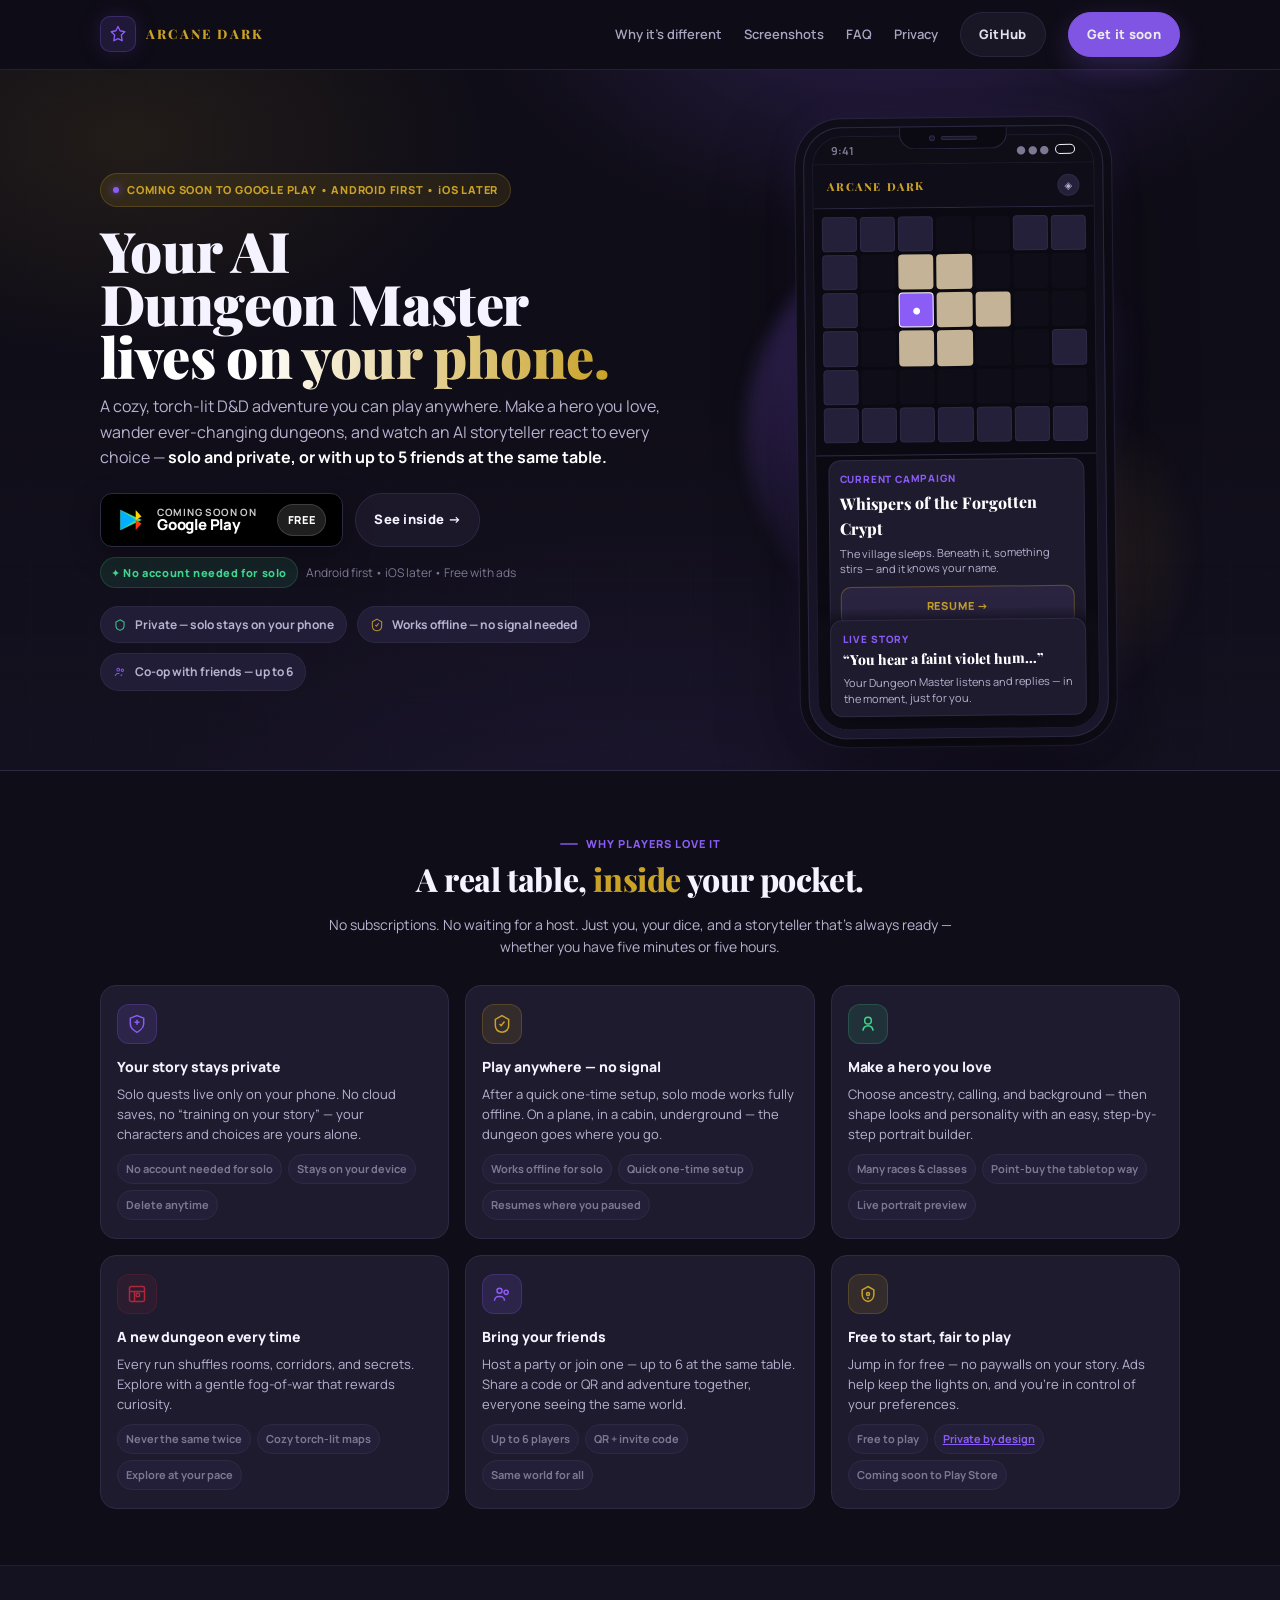
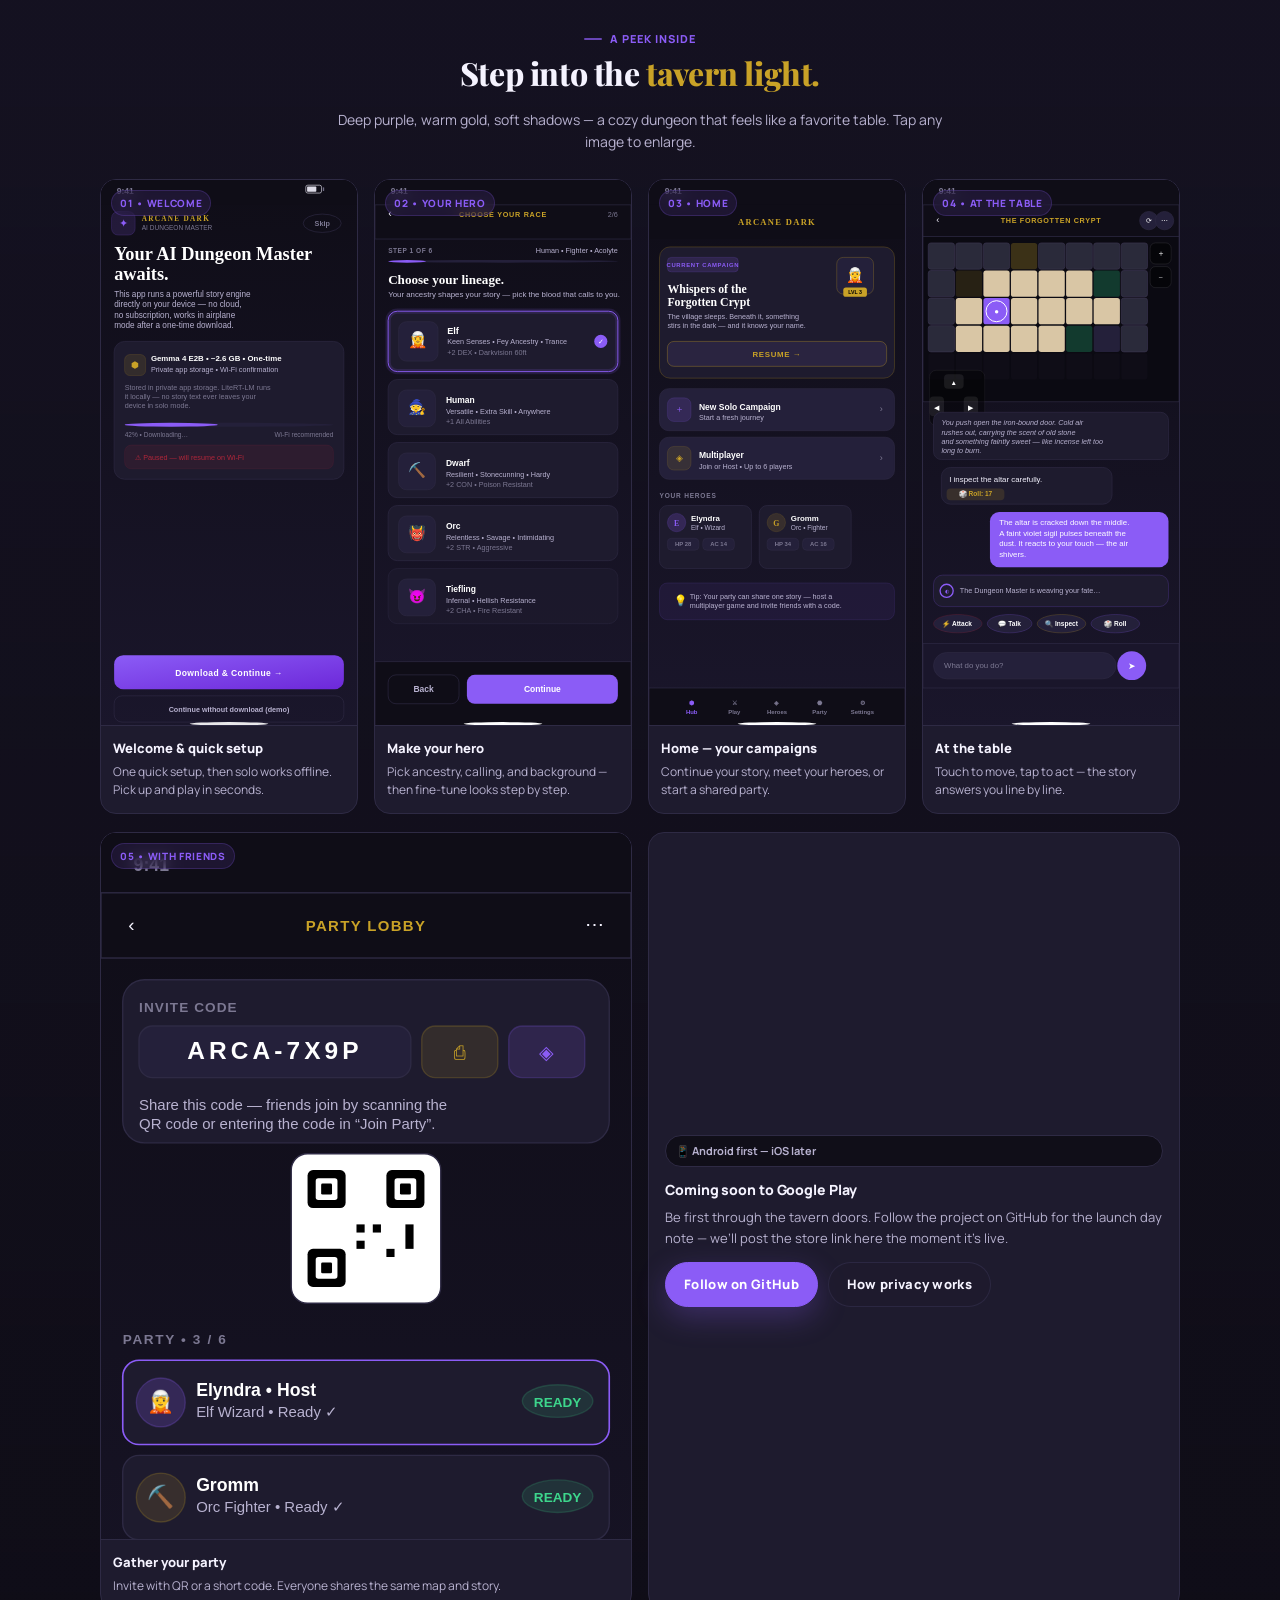
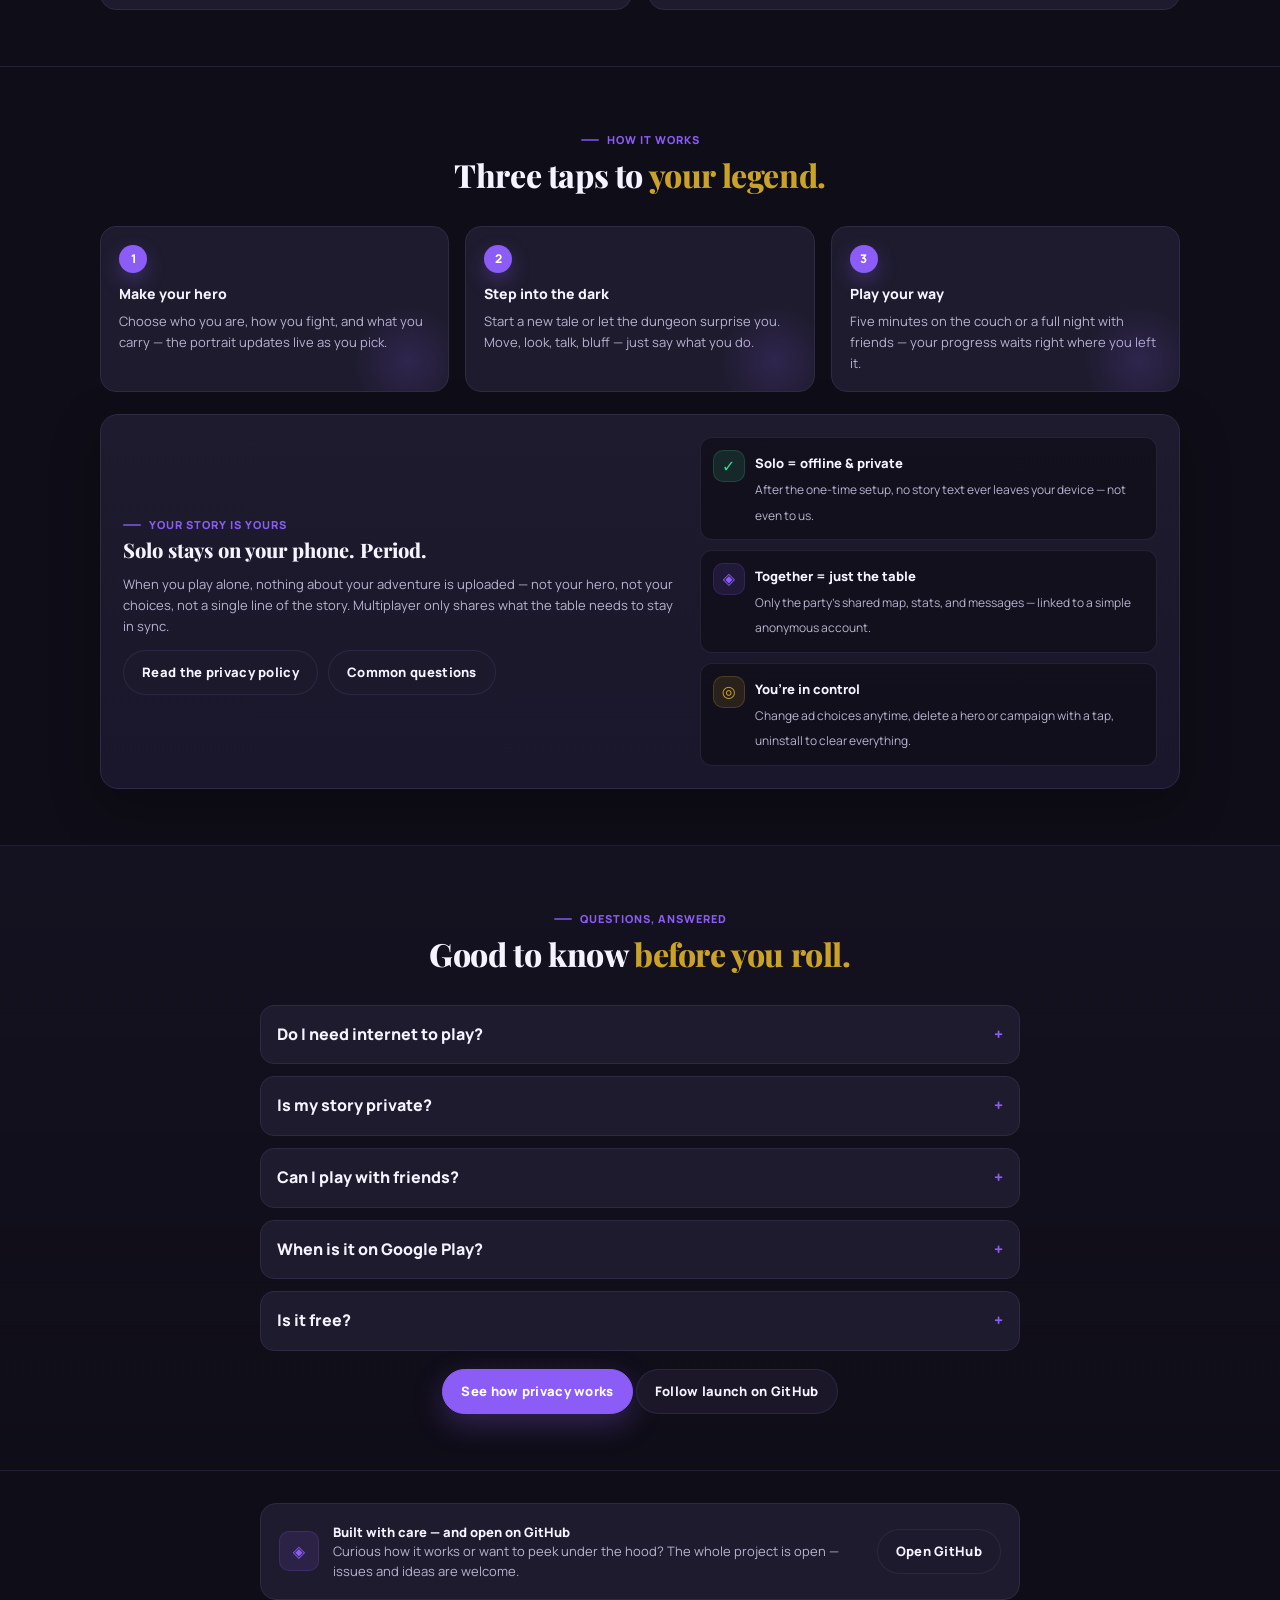
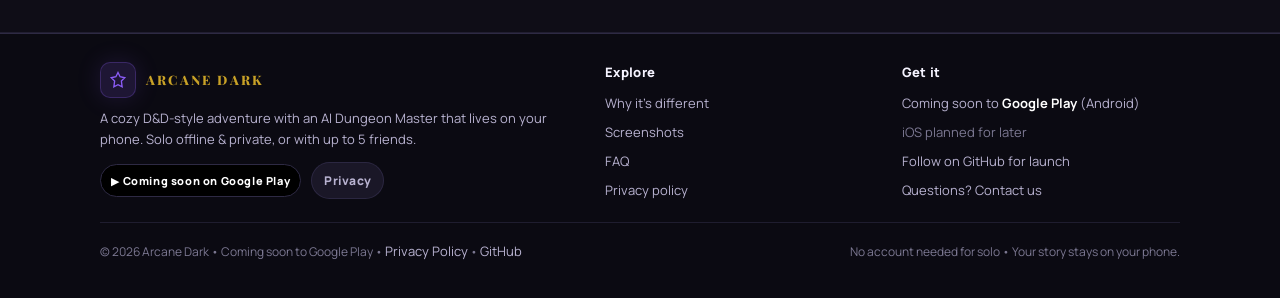
==== docs/index.html @ 3a207d5b "Make site + README customer-facing, add Play Store coming-soon + SEO - Website: rewrite all copy to " ====
<!doctype html>
<html lang="en">
<head>
  <meta charset="utf-8"/>
  <meta name="viewport" content="width=device-width,initial-scale=1"/>
  <title>Arcane Dark — Your AI Dungeon Master. Coming soon to Google Play.</title>
  <meta name="description" content="Arcane Dark is a D&D-style mobile RPG where your AI Dungeon Master lives on your phone. Play solo offline — your story stays private — or team up with up to 5 friends. Coming soon to Google Play."/>
  <meta name="keywords" content="Arcane Dark, D&D, Dungeons and Dragons, AI Dungeon Master, mobile RPG, offline RPG, tabletop RPG, fantasy adventure, solo RPG, multiplayer RPG, Google Play"/>
  <meta name="author" content="Arcane Dark"/>
  <meta name="robots" content="index, follow, max-image-preview:large"/>
  <meta name="theme-color" content="#0F0D17"/>
  <link rel="canonical" href="https://chartmann1590.github.io/arcane-dark/"/>
  <link rel="preconnect" href="https://fonts.googleapis.com"/>
  <link rel="preconnect" href="https://fonts.gstatic.com" crossorigin/>

  <!-- Open Graph -->
  <meta property="og:title" content="Arcane Dark — Your AI Dungeon Master. Solo offline or with friends."/>
  <meta property="og:description" content="Create a hero, explore ever-changing dungeons, and let an AI Dungeon Master that lives on your phone tell your story. Private, offline for solo, and co-op for up to 6. Coming soon to Google Play."/>
  <meta property="og:type" content="website"/>
  <meta property="og:url" content="https://chartmann1590.github.io/arcane-dark/"/>
  <meta property="og:site_name" content="Arcane Dark"/>
  <meta property="og:locale" content="en_US"/>
  <meta property="og:image" content="https://chartmann1590.github.io/arcane-dark/screenshots/04-gameplay.svg"/>
  <meta property="og:image:width" content="1200"/>
  <meta property="og:image:height" content="630"/>
  <meta property="og:image:alt" content="Arcane Dark gameplay — dungeon map and AI narration on a phone"/>

  <!-- Twitter -->
  <meta name="twitter:card" content="summary_large_image"/>
  <meta name="twitter:title" content="Arcane Dark — Your AI Dungeon Master"/>
  <meta name="twitter:description" content="A cozy, torch-lit D&D adventure for your phone. Solo offline & private — or bring 5 friends. Coming soon to Google Play."/>
  <meta name="twitter:image" content="https://chartmann1590.github.io/arcane-dark/screenshots/04-gameplay.svg"/>

  <link rel="icon" href="data:image/svg+xml,<svg xmlns='http://www.w3.org/2000/svg' viewBox='0 0 32 32'><rect width='32' height='32' rx='8' fill='%230F0D17'/><rect x='6' y='6' width='20' height='20' rx='6' fill='%238B5CF6'/><text x='16' y='21' text-anchor='middle' font-size='14' fill='white'>✦</text></svg>"/>
  <link rel="apple-touch-icon" href="data:image/svg+xml,<svg xmlns='http://www.w3.org/2000/svg' viewBox='0 0 64 64'><rect width='64' height='64' rx='16' fill='%230F0D17'/><rect x='14' y='14' width='36' height='36' rx='10' fill='%238B5CF6'/><text x='32' y='40' text-anchor='middle' font-size='24' fill='white'>✦</text></svg>"/>
  <link rel="sitemap" type="application/xml" href="sitemap.xml"/>
  <link rel="stylesheet" href="assets/css/style.css"/>

  <!-- Structured Data -->
  <script type="application/ld+json">
  {
    "@context": "https://schema.org",
    "@type": "SoftwareApplication",
    "name": "Arcane Dark",
    "description": "A D&D-style mobile RPG where your AI Dungeon Master lives on your phone. Play solo offline with complete privacy, or adventure with up to 5 friends.",
    "applicationCategory": "GameApplication",
    "operatingSystem": "Android",
    "offers": {"@type": "Offer", "availability": "https://schema.org/PreOrder", "price": "0", "priceCurrency": "USD"},
    "author": {"@type": "Organization", "name": "Arcane Dark", "url": "https://chartmann1590.github.io/arcane-dark/"},
    "publisher": {"@type": "Organization", "name": "Arcane Dark"},
    "isAccessibleForFree": true,
    "inLanguage": "en",
    "image": "https://chartmann1590.github.io/arcane-dark/screenshots/04-gameplay.svg",
    "url": "https://chartmann1590.github.io/arcane-dark/",
    "sameAs": ["https://github.com/chartmann1590/arcane-dark"]
  }
  </script>
  <script type="application/ld+json">
  {
    "@context": "https://schema.org",
    "@type": "FAQPage",
    "mainEntity": [
      {"@type": "Question", "name": "Does solo play need internet?", "acceptedAnswer": {"@type": "Answer", "text": "No. After a one-time download, solo adventures work fully offline. No signal needed — perfect for planes, camping, or anywhere."}},
      {"@type": "Question", "name": "Is my story private?", "acceptedAnswer": {"@type": "Answer", "text": "Yes. In solo play your characters, choices, and the AI's story stay only on your phone. Nothing is uploaded anywhere."}},
      {"@type": "Question", "name": "Can I play with friends?", "acceptedAnswer": {"@type": "Answer", "text": "Yes! Host or join a party of up to 6 players. Invite friends with a code or QR and share one living adventure."}},
      {"@type": "Question", "name": "When is Arcane Dark on Google Play?", "acceptedAnswer": {"@type": "Answer", "text": "Coming soon to Google Play for Android. iOS is planned for later. Follow the GitHub repo or website for the launch announcement."}},
      {"@type": "Question", "name": "Is Arcane Dark free?", "acceptedAnswer": {"@type": "Answer", "text": "Yes. The game is free with ads to support development. You can manage ad preferences in Settings."}}
    ]
  }
  </script>
</head>
<body>

  <!-- NAV -->
  <nav class="nav" aria-label="Primary">
    <div class="nav-inner">
      <a class="brand" href="./" aria-label="Arcane Dark home">
        <span class="brand-mark" aria-hidden="true">
          <svg viewBox="0 0 24 24" fill="none" stroke="#8B5CF6" stroke-width="1.8" stroke-linecap="round" stroke-linejoin="round"><path d="M12 2l2.8 5.7L21 9l-4.5 4.4L17.5 21 12 18.2 6.5 21l1-7.6L3 9l6.2-1.3L12 2z"/></svg>
        </span>
        <span class="brand-name">ARCANE DARK</span>
      </a>
      <div class="nav-links">
        <a href="#features" class="hide-sm">Why it’s different</a>
        <a href="#screenshots" class="hide-sm">Screenshots</a>
        <a href="#faq" class="hide-sm">FAQ</a>
        <a href="privacy.html">Privacy</a>
        <a class="btn btn-ghost hide-sm" href="https://github.com/chartmann1590/arcane-dark" target="_blank" rel="noopener">GitHub</a>
        <a class="btn btn-primary" href="#get-it">Get it soon</a>
      </div>
    </div>
  </nav>

  <!-- HERO -->
  <header class="hero">
    <div class="hero-grid">
      <div class="reveal in">
        <div class="pill"><span class="dot" aria-hidden="true"></span> COMING SOON TO GOOGLE PLAY • ANDROID FIRST • iOS LATER</div>
        <h1>Your AI<br/>Dungeon Master<br/><span>lives on your phone.</span></h1>
        <p class="lead">
          A cozy, torch-lit D&amp;D adventure you can play anywhere. Make a hero you love, wander ever-changing dungeons, and watch an AI storyteller react to every choice — <strong style="color:white">solo and private, or with up to 5 friends at the same table.</strong>
        </p>

        <!-- Play Store coming soon -->
        <div class="hero-cta" id="get-it">
          <a class="btn" href="https://github.com/chartmann1590/arcane-dark" target="_blank" rel="noopener" aria-label="Coming soon on Google Play" style="padding:0;border:none;background:transparent;box-shadow:none">
            <span style="display:inline-flex;align-items:center;gap:12px;background:black;color:white;border:1px solid #2E2A44;border-radius:12px;padding:10px 16px;box-shadow:0 10px 28px rgba(0,0,0,0.35)">
              <svg width="28" height="28" viewBox="0 0 24 24" fill="none" aria-hidden="true"><path d="M3 20.5L21 12 3 3.5v17z" fill="#3DDC84" stroke="white" stroke-opacity="0.12"/><path d="M3 3.5l13 8.5L3 20.5V3.5z" fill="#00B0FF"/><path d="M16 12l5-3-5-5.5v8.5z" fill="#FFD600"/><path d="M16 12v8.5l5-5.5L16 12z" fill="#FF3D00"/></svg>
              <span style="text-align:left;line-height:1">
                <span style="display:block;font-size:10px;font-weight:700;letter-spacing:0.7px;opacity:0.8">COMING SOON ON</span>
                <span style="display:block;font-size:15px;font-weight:800;letter-spacing:-0.2px">Google Play</span>
              </span>
              <span style="margin-left:8px;padding:6px 10px;border-radius:999px;background:rgba(255,255,255,0.12);border:1px solid rgba(255,255,255,0.14);font-size:11px;font-weight:800;letter-spacing:0.6px">FREE</span>
            </span>
          </a>
          <a class="btn btn-ghost" href="#screenshots">See inside →</a>
        </div>
        <p style="margin:10px 0 0;color:var(--text-muted);font-size:12px;display:flex;gap:8px;align-items:center;flex-wrap:wrap">
          <span style="display:inline-flex;align-items:center;gap:6px;padding:6px 10px;border-radius:999px;background:rgba(61,214,140,0.10);border:1px solid rgba(61,214,140,0.18);color:#3DD68C;font-weight:800;font-size:11px;letter-spacing:0.6px">✦ No account needed for solo</span>
          <span>Android first • iOS later • Free with ads</span>
        </p>

        <div class="hero-meta" aria-label="Key benefits">
          <span class="meta-chip">
            <svg viewBox="0 0 24 24" fill="none" stroke="#3DD68C" stroke-width="1.8" aria-hidden="true"><path d="M12 3l7 4v6c0 3.8-2.6 7.3-7 8-4.4-.7-7-4.2-7-8V7l7-4z"/></svg>
            Private — solo stays on your phone
          </span>
          <span class="meta-chip">
            <svg viewBox="0 0 24 24" fill="none" stroke="#C9A227" stroke-width="1.8" aria-hidden="true"><path d="M12 2l8 4.5v7c0 4-2.7 7.7-8 8.5-5.3-.8-8-4.5-8-8.5v-7L12 2z"/><path d="M9 12l2 2 4-5"/></svg>
            Works offline — no signal needed
          </span>
          <span class="meta-chip">
            <svg viewBox="0 0 24 24" fill="none" stroke="#8B5CF6" stroke-width="1.8" aria-hidden="true"><circle cx="9" cy="8" r="2.4"/><circle cx="16" cy="9" r="2"/><path d="M4 19c0-2.4 1.9-4.3 4.3-4.3H11"/><path d="M13.5 19c0-1.4 1-2.6 2.4-2.9"/></svg>
            Co-op with friends — up to 6
          </span>
        </div>
      </div>

      <div class="hero-visual reveal in" style="transition-delay: .12s">
        <div class="glow-orb" aria-hidden="true"></div>
        <div class="glow-orb gold" aria-hidden="true"></div>
        <div class="phone" aria-hidden="true">
          <div class="phone-notch"><span class="notch-dot"></span><span style="width:36px;height:4px;border-radius:999px;background:#1A162B;border:1px solid #2E2A44;display:inline-block"></span></div>
          <div class="phone-screen">
            <div class="phone-status"><span>9:41</span><span style="display:flex;gap:6px;align-items:center">● ● ● <span style="width:20px;height:10px;border-radius:999px;border:1px solid #F5F3FF;display:inline-block"></span></span></div>
            <div class="phone-mini-nav"><span class="mini-brand">ARCANE DARK</span><span style="width:22px;height:22px;border-radius:999px;background:#24203A;border:1px solid #2E2A44;display:grid;place-items:center;font-size:10px;color:#B8B2D0">◈</span></div>
            <div class="screen-body" style="background:#0B0A12;">
              <div style="padding:8px;display:grid;grid-template-columns:repeat(7,1fr);gap:3px;">
                <script>document.write(Array.from({length:42}).map((_,i)=>{
                  const isWall = [0,1,2,5,6,7,14,21,27,28,35,36,37,38,39,40,41].includes(i);
                  const isPlayer = i===16;
                  const isVisited = [16,17,18,9,10,23,24].includes(i);
                  if(isWall) return `<div style="aspect-ratio:1;border-radius:4px;background:#24203A;border:1px solid #2E2A44"></div>`;
                  if(isPlayer) return `<div style="aspect-ratio:1;border-radius:4px;background:#8B5CF6;border:1px solid white;display:grid;place-items:center;color:white;font-size:9px">●</div>`;
                  if(isVisited) return `<div style="aspect-ratio:1;border-radius:4px;background:#D9C6A5;opacity:0.9"></div>`;
                  return `<div style="aspect-ratio:1;border-radius:4px;background:#0F0D17"></div>`;
                }).join(''))</script>
              </div>
              <div style="height:1px;background:#2E2A44;margin:4px 0"></div>
              <div style="padding:0 12px 10px">
                <div style="background:#1E1B2E;border:1px solid #2E2A44;border-radius:12px;padding:10px">
                  <div style="font-size:10px;font-weight:800;letter-spacing:0.8px;color:#8B5CF6">CURRENT CAMPAIGN</div>
                  <div style="font-family:'Playfair Display',serif;font-weight:800;color:white;margin-top:4px">Whispers of the Forgotten Crypt</div>
                  <div style="font-size:11px;color:#B8B2D0;margin-top:4px;line-height:1.4">The village sleeps. Beneath it, something stirs — and it knows your name.</div>
                  <div style="margin-top:10px;background:#2A2440;border:1px solid rgba(201,162,39,0.35);border-radius:10px;padding:10px;text-align:center;color:#C9A227;font-weight:800;font-size:11px;letter-spacing:0.8px">RESUME →</div>
                </div>
                <div style="display:grid;grid-template-columns:1fr 1fr;gap:8px;margin-top:10px">
                  <div style="background:#24203A;border:1px solid #2E2A44;border-radius:12px;padding:10px;display:flex;gap:8px;align-items:center"><span style="width:28px;height:28px;border-radius:8px;background:rgba(139,92,246,0.15);display:grid;place-items:center;color:#8B5CF6">＋</span><span style="font-size:11px;font-weight:700;color:white">New Solo</span></div>
                  <div style="background:#24203A;border:1px solid #2E2A44;border-radius:12px;padding:10px;display:flex;gap:8px;align-items:center"><span style="width:28px;height:28px;border-radius:8px;background:rgba(201,162,39,0.12);display:grid;place-items:center;color:#C9A227">◈</span><span style="font-size:11px;font-weight:700;color:white">Party</span></div>
                </div>
              </div>
              <div class="floating-cards">
                <div class="float-card">
                  <div class="kicker">LIVE STORY</div>
                  <div class="title">“You hear a faint violet hum…”</div>
                  <div class="desc">Your Dungeon Master listens and replies — in the moment, just for you.</div>
                </div>
              </div>
            </div>
          </div>
        </div>
      </div>
    </div>
  </header>

  <!-- FEATURES — customer facing -->
  <section id="features" class="section">
    <div class="container">
      <div class="section-head reveal">
        <div class="kicker-label">Why players love it</div>
        <h2>A real table, <em>inside</em> your pocket.</h2>
        <p>No subscriptions. No waiting for a host. Just you, your dice, and a storyteller that’s always ready — whether you have five minutes or five hours.</p>
      </div>

      <div class="features reveal">
        <div class="feature">
          <div class="feature-icon" aria-hidden="true">
            <svg width="20" height="20" viewBox="0 0 24 24" fill="none" stroke="currentColor" stroke-width="1.8"><path d="M12 22s8-4 8-10V5l-8-3-8 3v7c0 6 8 10 8 10z"/><path d="M9 10h6M12 7v6"/></svg>
          </div>
          <h3>Your story stays private</h3>
          <p>Solo quests live only on your phone. No cloud saves, no “training on your story” — your characters and choices are yours alone.</p>
          <ul><li>No account needed for solo</li><li>Stays on your device</li><li>Delete anytime</li></ul>
        </div>
        <div class="feature">
          <div class="feature-icon" aria-hidden="true">
            <svg width="20" height="20" viewBox="0 0 24 24" fill="none" stroke="currentColor" stroke-width="1.8"><path d="M12 2l8 4.5v7c0 4-2.7 7.7-8 8.5-5.3-.8-8-4.5-8-8.5v-7L12 2z"/><path d="M9 12l2 2 4-5"/></svg>
          </div>
          <h3>Play anywhere — no signal</h3>
          <p>After a quick one-time setup, solo mode works fully offline. On a plane, in a cabin, underground — the dungeon goes where you go.</p>
          <ul><li>Works offline for solo</li><li>Quick one-time setup</li><li>Resumes where you paused</li></ul>
        </div>
        <div class="feature">
          <div class="feature-icon" aria-hidden="true">
            <svg width="20" height="20" viewBox="0 0 24 24" fill="none" stroke="currentColor" stroke-width="1.8"><circle cx="12" cy="8" r="4"/><path d="M6 20c0-3.3 2.7-6 6-6s6 2.7 6 6"/></svg>
          </div>
          <h3>Make a hero you love</h3>
          <p>Choose ancestry, calling, and background — then shape looks and personality with an easy, step-by-step portrait builder.</p>
          <ul><li>Many races & classes</li><li>Point-buy the tabletop way</li><li>Live portrait preview</li></ul>
        </div>
        <div class="feature">
          <div class="feature-icon" aria-hidden="true">
            <svg width="20" height="20" viewBox="0 0 24 24" fill="none" stroke="currentColor" stroke-width="1.8"><rect x="3" y="3" width="18" height="18" rx="2"/><path d="M3 9h18M9 21V9"/><rect x="11" y="11" width="4" height="4" rx="1"/></svg>
          </div>
          <h3>A new dungeon every time</h3>
          <p>Every run shuffles rooms, corridors, and secrets. Explore with a gentle fog-of-war that rewards curiosity.</p>
          <ul><li>Never the same twice</li><li>Cozy torch-lit maps</li><li>Explore at your pace</li></ul>
        </div>
        <div class="feature">
          <div class="feature-icon" aria-hidden="true">
            <svg width="20" height="20" viewBox="0 0 24 24" fill="none" stroke="currentColor" stroke-width="1.8"><circle cx="9" cy="8" r="3"/><circle cx="17" cy="10" r="2.5"/><path d="M3 20c0-2.8 2.2-5 5-5h2c2.8 0 5 2.2 5 5"/></svg>
          </div>
          <h3>Bring your friends</h3>
          <p>Host a party or join one — up to 6 at the same table. Share a code or QR and adventure together, everyone seeing the same world.</p>
          <ul><li>Up to 6 players</li><li>QR + invite code</li><li>Same world for all</li></ul>
        </div>
        <div class="feature">
          <div class="feature-icon" aria-hidden="true">
            <svg width="20" height="20" viewBox="0 0 24 24" fill="none" stroke="currentColor" stroke-width="1.8"><path d="M12 3l7 4v6c0 3.8-2.6 7.3-7 8-4.4-.7-7-4.2-7-8V7l7-4z"/><circle cx="12" cy="12" r="1.8"/><path d="M12 16v2"/></svg>
          </div>
          <h3>Free to start, fair to play</h3>
          <p>Jump in for free — no paywalls on your story. Ads help keep the lights on, and you’re in control of your preferences.</p>
          <ul><li>Free to play</li><li><a href="privacy.html" style="color:var(--violet);text-decoration:underline">Private by design</a></li><li>Coming soon to Play Store</li></ul>
        </div>
      </div>
    </div>
  </section>

  <!-- SCREENSHOTS -->
  <section id="screenshots" class="section alt">
    <div class="container">
      <div class="section-head reveal">
        <div class="kicker-label">A peek inside</div>
        <h2>Step into the <em>tavern light.</em></h2>
        <p>Deep purple, warm gold, soft shadows — a cozy dungeon that feels like a favorite table. Tap any image to enlarge.</p>
      </div>

      <div class="screenshots reveal">
        <a class="screenshot" href="screenshots/01-onboarding.svg" data-lightbox data-title="First time — quick setup, then offline">
          <div class="shot-frame">
            <span class="badge">01 • Welcome</span>
            <img src="screenshots/01-onboarding.svg" alt="Welcome screen showing quick setup and offline solo play" loading="lazy" width="390" height="844"/>
          </div>
          <div class="shot-caption">
            <h4>Welcome & quick setup</h4>
            <p>One quick setup, then solo works offline. Pick up and play in seconds.</p>
          </div>
        </a>

        <a class="screenshot" href="screenshots/02-character-creation.svg" data-lightbox data-title="Make a hero — ancestry, calling, and looks">
          <div class="shot-frame">
            <span class="badge">02 • Your Hero</span>
            <img src="screenshots/02-character-creation.svg" alt="Character creation showing ancestry choices like Elf, Human, Dwarf" loading="lazy" width="390" height="844"/>
          </div>
          <div class="shot-caption">
            <h4>Make your hero</h4>
            <p>Pick ancestry, calling, and background — then fine-tune looks step by step.</p>
          </div>
        </a>

        <a class="screenshot" href="screenshots/03-campaign-hub.svg" data-lightbox data-title="Home — resume, heroes, or gather friends">
          <div class="shot-frame">
            <span class="badge">03 • Home</span>
            <img src="screenshots/03-campaign-hub.svg" alt="Home screen showing current campaign Whispers of the Forgotten Crypt and hero roster" loading="lazy" width="390" height="844"/>
          </div>
          <div class="shot-caption">
            <h4>Home — your campaigns</h4>
            <p>Continue your story, meet your heroes, or start a shared party.</p>
          </div>
        </a>

        <a class="screenshot" href="screenshots/04-gameplay.svg" data-lightbox data-title="At the table — map, dice, and living story">
          <div class="shot-frame">
            <span class="badge">04 • At the Table</span>
            <img src="screenshots/04-gameplay.svg" alt="Gameplay with dungeon map, narration, dice roll and quick actions Attack, Talk, Inspect" loading="lazy" width="390" height="844"/>
          </div>
          <div class="shot-caption">
            <h4>At the table</h4>
            <p>Touch to move, tap to act — the story answers you line by line.</p>
          </div>
        </a>
      </div>

      <div style="margin-top:18px;display:grid;grid-template-columns:1fr 1fr;gap:16px" class="reveal">
        <a class="screenshot" href="screenshots/05-multiplayer.svg" data-lightbox data-title="Gather your party — QR or code, up to 6" style="display:flex;flex-direction:column">
          <div class="shot-frame" style="aspect-ratio:9/12">
            <span class="badge">05 • With Friends</span>
            <img src="screenshots/05-multiplayer.svg" alt="Multiplayer lobby with QR code and party of up to 6" loading="lazy" width="390" height="520" style="object-position:top"/>
          </div>
          <div class="shot-caption">
            <h4>Gather your party</h4>
            <p>Invite with QR or a short code. Everyone shares the same map and story.</p>
          </div>
        </a>
        <div class="feature" style="display:flex;flex-direction:column;justify-content:center;min-height:260px">
          <div class="docs-badge">📱 Android first — iOS later</div>
          <h3 style="margin-top:12px">Coming soon to Google Play</h3>
          <p>Be first through the tavern doors. Follow the project on GitHub for the launch day note — we’ll post the store link here the moment it’s live.</p>
          <div style="margin-top:14px;display:flex;gap:10px;flex-wrap:wrap">
            <a class="btn btn-primary" href="https://github.com/chartmann1590/arcane-dark" target="_blank" rel="noopener">Follow on GitHub</a>
            <a class="btn btn-ghost" href="privacy.html">How privacy works</a>
          </div>
        </div>
      </div>
    </div>
  </section>

  <!-- HOW IT WORKS -->
  <section id="how" class="section">
    <div class="container">
      <div class="section-head reveal">
        <div class="kicker-label">How it works</div>
        <h2>Three taps to <em>your legend.</em></h2>
      </div>
      <div class="steps reveal">
        <div class="step">
          <div class="step-num">1</div>
          <h3>Make your hero</h3>
          <p>Choose who you are, how you fight, and what you carry — the portrait updates live as you pick.</p>
        </div>
        <div class="step">
          <div class="step-num">2</div>
          <h3>Step into the dark</h3>
          <p>Start a new tale or let the dungeon surprise you. Move, look, talk, bluff — just say what you do.</p>
        </div>
        <div class="step">
          <div class="step-num">3</div>
          <h3>Play your way</h3>
          <p>Five minutes on the couch or a full night with friends — your progress waits right where you left it.</p>
        </div>
      </div>

      <div class="privacy-card reveal" style="margin-top:22px">
        <div>
          <div class="kicker-label">Your story is yours</div>
          <h3>Solo stays on your phone. Period.</h3>
          <p>When you play alone, nothing about your adventure is uploaded — not your hero, not your choices, not a single line of the story. Multiplayer only shares what the table needs to stay in sync.</p>
          <div style="margin-top:14px;display:flex;gap:10px;flex-wrap:wrap">
            <a class="btn btn-ghost" href="privacy.html">Read the privacy policy</a>
            <a class="btn btn-ghost" href="#faq">Common questions</a>
          </div>
        </div>
        <div class="privacy-points">
          <div class="point">
            <div class="point-icon">✓</div>
            <div><strong>Solo = offline & private</strong><br/><span>After the one-time setup, no story text ever leaves your device — not even to us.</span></div>
          </div>
          <div class="point">
            <div class="point-icon" style="background:rgba(139,92,246,0.12);border-color:rgba(139,92,246,0.18);color:#8B5CF6">◈</div>
            <div><strong>Together = just the table</strong><br/><span>Only the party’s shared map, stats, and messages — linked to a simple anonymous account.</span></div>
          </div>
          <div class="point">
            <div class="point-icon" style="background:rgba(201,162,39,0.12);border-color:rgba(201,162,39,0.22);color:#C9A227">◎</div>
            <div><strong>You’re in control</strong><br/><span>Change ad choices anytime, delete a hero or campaign with a tap, uninstall to clear everything.</span></div>
          </div>
        </div>
      </div>
    </div>
  </section>

  <!-- FAQ — customer facing + SEO -->
  <section id="faq" class="section alt">
    <div class="container">
      <div class="section-head reveal">
        <div class="kicker-label">Questions, answered</div>
        <h2>Good to know <em>before you roll.</em></h2>
      </div>
      <div style="max-width:760px;margin:0 auto;display:grid;gap:12px" class="reveal">
        <details style="background:var(--surface-card);border:1px solid var(--border);border-radius:14px;padding:16px">
          <summary style="cursor:pointer;font-weight:800;list-style:none;display:flex;justify-content:space-between;align-items:center">Do I need internet to play? <span style="color:var(--violet)">+</span></summary>
          <p style="margin:10px 0 0;color:var(--text-secondary);font-size:13px;line-height:1.6">No — not for solo. After your first quick setup, solo adventures work fully offline. Great for flights, cabins, or anywhere without a signal. Multiplayer does need a connection to keep everyone in sync.</p>
        </details>
        <details style="background:var(--surface-card);border:1px solid var(--border);border-radius:14px;padding:16px">
          <summary style="cursor:pointer;font-weight:800;list-style:none;display:flex;justify-content:space-between;align-items:center">Is my story private? <span style="color:var(--violet)">+</span></summary>
          <p style="margin:10px 0 0;color:var(--text-secondary);font-size:13px;line-height:1.6">Yes. Solo stories stay only on your phone — never uploaded. That’s the whole point of an on-device Dungeon Master.</p>
        </details>
        <details style="background:var(--surface-card);border:1px solid var(--border);border-radius:14px;padding:16px">
          <summary style="cursor:pointer;font-weight:800;list-style:none;display:flex;justify-content:space-between;align-items:center">Can I play with friends? <span style="color:var(--violet)">+</span></summary>
          <p style="margin:10px 0 0;color:var(--text-secondary);font-size:13px;line-height:1.6">Absolutely. Host or join a party of up to 6. Share a short code or QR and you’ll all see the same dungeon and story.</p>
        </details>
        <details style="background:var(--surface-card);border:1px solid var(--border);border-radius:14px;padding:16px">
          <summary style="cursor:pointer;font-weight:800;list-style:none;display:flex;justify-content:space-between;align-items:center">When is it on Google Play? <span style="color:var(--violet)">+</span></summary>
          <p style="margin:10px 0 0;color:var(--text-secondary);font-size:13px;line-height:1.6"><strong style="color:white">Coming soon to Google Play for Android</strong> — iOS is planned for later. Follow the GitHub repo and this site will show the store link the moment it’s live.</p>
        </details>
        <details style="background:var(--surface-card);border:1px solid var(--border);border-radius:14px;padding:16px">
          <summary style="cursor:pointer;font-weight:800;list-style:none;display:flex;justify-content:space-between;align-items:center">Is it free? <span style="color:var(--violet)">+</span></summary>
          <p style="margin:10px 0 0;color:var(--text-secondary);font-size:13px;line-height:1.6">Yes — free with friendly ads that help keep development going. You can manage ad preferences anytime in Settings.</p>
        </details>
      </div>
      <div style="text-align:center;margin-top:18px" class="reveal">
        <a class="btn btn-primary" href="privacy.html">See how privacy works</a>
        <a class="btn btn-ghost" href="https://github.com/chartmann1590/arcane-dark" target="_blank" rel="noopener">Follow launch on GitHub</a>
      </div>
    </div>
  </section>

  <!-- Gentle open-source note — not technical -->
  <section class="section" style="padding-top:32px;padding-bottom:32px">
    <div class="container">
      <div style="max-width:760px;margin:0 auto;background:var(--surface-card);border:1px solid var(--border);border-radius:16px;padding:18px;display:flex;gap:14px;align-items:center;flex-wrap:wrap" class="reveal">
        <div style="width:40px;height:40px;border-radius:10px;background:rgba(139,92,246,0.12);border:1px solid rgba(139,92,246,0.18);display:grid;place-items:center;color:var(--violet);flex:0 0 40px">◈</div>
        <div style="flex:1;min-width:220px">
          <div style="font-weight:800;font-size:13px">Built with care — and open on GitHub</div>
          <div style="color:var(--text-secondary);font-size:13px;line-height:1.5">Curious how it works or want to peek under the hood? The whole project is open — issues and ideas are welcome.</div>
        </div>
        <a class="btn btn-ghost" href="https://github.com/chartmann1590/arcane-dark" target="_blank" rel="noopener">Open GitHub</a>
      </div>
    </div>
  </section>

  <footer class="footer">
    <div class="container">
      <div class="footer-grid">
        <div>
          <div class="brand" style="margin-bottom:10px"><span class="brand-mark"><svg viewBox="0 0 24 24" fill="none" stroke="#8B5CF6" stroke-width="1.8" aria-hidden="true"><path d="M12 2l2.8 5.7L21 9l-4.5 4.4L17.5 21 12 18.2 6.5 21l1-7.6L3 9l6.2-1.3L12 2z"/></svg></span><span class="brand-name">ARCANE DARK</span></div>
          <p style="margin:0;color:var(--text-secondary);font-size:13px;line-height:1.6">A cozy D&amp;D-style adventure with an AI Dungeon Master that lives on your phone. Solo offline &amp; private, or with up to 5 friends.</p>
          <div style="margin-top:12px;display:flex;gap:10px;flex-wrap:wrap;align-items:center">
            <span style="display:inline-flex;align-items:center;gap:6px;padding:7px 10px;border-radius:999px;background:black;color:white;border:1px solid #2E2A44;font-size:11px;font-weight:800;letter-spacing:0.6px">▶ Coming soon on Google Play</span>
            <a class="btn btn-ghost" href="privacy.html" style="padding:8px 12px;font-size:12px">Privacy</a>
          </div>
        </div>
        <div>
          <h4>Explore</h4>
          <div style="display:grid;gap:8px">
            <a href="#features">Why it’s different</a>
            <a href="#screenshots">Screenshots</a>
            <a href="#faq">FAQ</a>
            <a href="privacy.html">Privacy policy</a>
          </div>
        </div>
        <div>
          <h4>Get it</h4>
          <div style="display:grid;gap:8px">
            <span style="color:var(--text-secondary);font-size:13px">Coming soon to <strong style="color:white">Google Play</strong> (Android)</span>
            <span style="color:var(--text-muted);font-size:13px">iOS planned for later</span>
            <a href="https://github.com/chartmann1590/arcane-dark" target="_blank" rel="noopener">Follow on GitHub for launch</a>
            <a href="https://github.com/chartmann1590/arcane-dark/issues" target="_blank" rel="noopener">Questions? Contact us</a>
          </div>
        </div>
      </div>
      <div class="footer-bottom">
        <span>© 2026 Arcane Dark • Coming soon to Google Play • <a href="privacy.html">Privacy Policy</a> • <a href="https://github.com/chartmann1590/arcane-dark" target="_blank" rel="noopener">GitHub</a></span>
        <span style="color:var(--text-muted)">No account needed for solo • Your story stays on your phone.</span>
      </div>
    </div>
  </footer>

  <div id="lightbox" class="lightbox" aria-hidden="true">
    <div class="lightbox-card">
      <img id="lightbox-img" alt=""/>
      <div class="lightbox-bar">
        <span id="lightbox-title" style="font-size:13px;font-weight:700;color:var(--text-secondary)"></span>
        <button id="lightbox-close" class="btn btn-ghost" style="padding:8px 12px;font-size:12px">Close</button>
      </div>
    </div>
  </div>

  <script src="assets/js/main.js"></script>
</body>
</html>
---- docs/assets/css/style.css ----
/* Arcane Dark — Website Design System — mirrors lib/app/theme.dart */
@import url('https://fonts.googleapis.com/css2?family=Manrope:wght@400;500;600;700;800&family=Playfair+Display:wght@700;800;900&display=swap');

:root{
  --bg:#0F0D17;
  --surface:#1A162B;
  --surface-elevated:#24203A;
  --surface-card:#1E1B2E;
  --border:#2E2A44;
  --border-gold:rgba(201,162,39,0.2);
  --violet:#8B5CF6;
  --violet-12:rgba(139,92,246,0.12);
  --violet-30:rgba(139,92,246,0.3);
  --gold:#C9A227;
  --gold-12:rgba(201,162,39,0.12);
  --gold-30:rgba(201,162,39,0.3);
  --red:#B0263A;
  --text-primary:#F5F3FF;
  --text-secondary:#B8B2D0;
  --text-muted:#7C7892;
  --radius:14px;
  --radius-lg:18px;
  --max:1120px;
}
*{box-sizing:border-box}
html{scroll-behavior:smooth}
body{
  margin:0;
  font-family:'Manrope',system-ui,-apple-system,Segoe UI,Roboto,Helvetica,Arial,sans-serif;
  background:var(--bg);
  color:var(--text-primary);
  line-height:1.6;
  -webkit-font-smoothing:antialiased;
  overflow-x:hidden;
}
a{color:inherit;text-decoration:none}
img{max-width:100%;display:block}
button{font-family:inherit}

/* Utilities */
.container{max-width:var(--max);margin:0 auto;padding:0 20px}
.mono{font-family:ui-monospace, SFMono-Regular, Menlo, monospace}
.gold{color:var(--gold)}
.violet{color:var(--violet)}
.muted{color:var(--text-muted)}
.secondary{color:var(--text-secondary)}

/* Top Nav */
.nav{
  position:sticky;top:0;z-index:50;
  backdrop-filter:blur(16px) saturate(1.2);
  background:rgba(15,13,23,0.78);
  border-bottom:1px solid rgba(46,42,68,0.7);
}
.nav-inner{
  max-width:var(--max);margin:0 auto;
  padding:12px 20px;
  display:flex;align-items:center;gap:18px;
}
.brand{
  display:flex;align-items:center;gap:10px;
  font-weight:800;letter-spacing:1.2px;
}
.brand-mark{
  width:36px;height:36px;border-radius:10px;
  display:grid;place-items:center;
  background:rgba(139,92,246,0.15);
  border:1px solid rgba(139,92,246,0.25);
  box-shadow:0 0 24px rgba(139,92,246,0.15);
}
.brand-mark svg{width:18px;height:18px}
.brand-name{
  font-family:'Playfair Display',serif;
  font-weight:800;letter-spacing:2.2px;
  font-size:13px;color:var(--gold);
}
.nav-links{
  margin-left:auto;display:flex;align-items:center;gap:22px;
  font-size:13px;font-weight:600;color:var(--text-secondary);
}
.nav-links a{opacity:0.92}
.nav-links a:hover{color:var(--text-primary)}
.btn{
  display:inline-flex;align-items:center;justify-content:center;gap:8px;
  padding:11px 18px;border-radius:999px;
  font-weight:800;letter-spacing:0.3px;font-size:13px;
  border:1px solid var(--border);
  transition:transform .15s ease, box-shadow .2s ease, background .2s ease, border-color .2s ease, opacity .2s ease;
  cursor:pointer;white-space:nowrap;
}
.btn:hover{transform:translateY(-1px)}
.btn-primary{
  background:var(--violet);
  border-color:var(--violet);
  color:white;
  box-shadow:0 10px 30px rgba(139,92,246,0.28);
}
.btn-primary:hover{box-shadow:0 14px 36px rgba(139,92,246,0.36)}
.btn-ghost{
  background:rgba(30,27,46,0.8);
  border-color:rgba(46,42,68,0.9);
  color:var(--text-primary);
}
.btn-ghost:hover{border-color:rgba(201,162,39,0.35);background:var(--surface-card)}
.btn-gold{
  background:rgba(201,162,39,0.14);
  border-color:rgba(201,162,39,0.35);
  color:var(--gold);
}
.pill{
  display:inline-flex;align-items:center;gap:8px;
  padding:7px 12px;border-radius:999px;
  background:rgba(201,162,39,0.12);
  border:1px solid rgba(201,162,39,0.22);
  color:var(--gold);
  font-size:11px;font-weight:800;letter-spacing:0.8px;
}
.dot{width:6px;height:6px;border-radius:999px;background:var(--violet);box-shadow:0 0 10px var(--violet)}

/* Hero */
.hero{
  position:relative;overflow:hidden;
  padding:56px 0 32px;
  background:
    radial-gradient(700px 400px at 70% -10%, rgba(139,92,246,0.22), transparent 60%),
    radial-gradient(600px 360px at 10% 10%, rgba(201,162,39,0.10), transparent 60%),
    radial-gradient(800px 600px at 50% 120%, rgba(139,92,246,0.10), transparent 65%),
    linear-gradient(180deg, rgba(15,13,23,1) 0%, rgba(15,13,23,1) 45%, rgba(26,22,43,0.6) 100%);
  border-bottom:1px solid var(--border);
}
.hero::before{
  content:"";position:absolute;inset:0;
  background:
    linear-gradient(180deg, transparent 70%, rgba(15,13,23,0.65) 100%),
    url('data:image/svg+xml;utf8,<svg xmlns="http://www.w3.org/2000/svg" width="60" height="60" viewBox="0 0 60 60"><g fill="none" stroke="%232E2A44" stroke-opacity="0.15"><path d="M0 30 H60 M30 0 V60"/></g></svg>');
  opacity:0.35;pointer-events:none;
}
.hero-grid{
  position:relative;
  max-width:var(--max);margin:0 auto;
  padding:0 20px;
  display:grid;grid-template-columns:1.15fr 0.85fr;
  gap:28px;align-items:center;
}
.eyebrow{
  display:inline-flex;align-items:center;gap:10px;
  padding:8px 12px;border-radius:999px;
  background:rgba(139,92,246,0.12);
  border:1px solid rgba(139,92,246,0.22);
  color:var(--text-secondary);
  font-size:11px;font-weight:700;letter-spacing:0.9px;
}
.eyebrow strong{color:var(--violet);letter-spacing:1px}
.hero h1{
  margin:16px 0 12px;
  font-family:'Playfair Display',serif;
  font-weight:900;line-height:0.95;letter-spacing:-0.6px;
  font-size:56px;
}
.hero h1 span{
  background:linear-gradient(90deg, #fff 30%, #C9A227 100%);
  -webkit-background-clip:text;background-clip:text;
  -webkit-text-fill-color:transparent;
}
.hero p.lead{
  margin:0;max-width:560px;
  color:var(--text-secondary);
  font-size:16px;line-height:1.6;
}
.hero-cta{display:flex;flex-wrap:wrap;gap:12px;margin-top:22px}
.hero-meta{
  display:flex;flex-wrap:wrap;gap:10px;margin-top:18px;
}
.meta-chip{
  display:inline-flex;align-items:center;gap:8px;
  padding:8px 12px;border-radius:999px;
  background:rgba(36,32,58,0.9);
  border:1px solid rgba(46,42,68,0.9);
  color:var(--text-secondary);
  font-size:12px;font-weight:700;
}
.meta-chip svg{width:14px;height:14px;opacity:0.9}

.hero-visual{
  position:relative;display:flex;justify-content:center;align-items:center;
  min-height:520px;
}
.glow-orb{
  position:absolute;width:420px;height:420px;border-radius:999px;
  background:radial-gradient(circle at 30% 30%, rgba(139,92,246,0.35), rgba(139,92,246,0) 65%);
  filter:blur(8px);
  pointer-events:none;
}
.glow-orb.gold{
  width:360px;height:360px;
  background:radial-gradient(circle at 50% 50%, rgba(201,162,39,0.18), transparent 65%);
  transform:translate(80px,120px);
}

/* Phone Mockup */
.phone{
  position:relative;
  width:300px;height:612px;
  border-radius:38px;
  background:linear-gradient(180deg, #0F0D17 0%, #1A162B 100%);
  border:1px solid rgba(46,42,68,0.9);
  box-shadow:
    0 30px 80px rgba(0,0,0,0.55),
    0 0 0 8px rgba(15,13,23,0.9),
    0 0 0 9px rgba(46,42,68,0.9),
    0 0 40px rgba(139,92,246,0.15);
  overflow:hidden;
  transform:rotate(-0.6deg);
}
.phone-notch{
  position:absolute;top:0;left:50%;transform:translateX(-50%);
  width:108px;height:22px;border-radius:0 0 16px 16px;
  background:#0B0A12;border:1px solid rgba(46,42,68,0.9);border-top:none;
  z-index:5;
  display:flex;align-items:center;justify-content:center;gap:6px;
}
.notch-dot{width:6px;height:6px;border-radius:999px;background:#1A162B;border:1px solid #2E2A44}
.phone-screen{
  position:absolute;inset:8px;
  border-radius:30px;overflow:hidden;
  background:var(--bg);
  display:flex;flex-direction:column;
  border:1px solid rgba(46,42,68,0.5);
}
.phone-status{
  height:28px;display:flex;align-items:center;justify-content:space-between;
  padding:0 18px;
  font-size:11px;font-weight:700;color:var(--text-muted);
  background:rgba(15,13,23,0.95);
  border-bottom:1px solid rgba(46,42,68,0.5);
}
.phone-mini-nav{
  height:44px;display:flex;align-items:center;justify-content:space-between;
  padding:0 14px;
  background:var(--bg);
  border-bottom:1px solid var(--border);
}
.mini-brand{font-family:'Playfair Display',serif;font-weight:800;font-size:11px;letter-spacing:1.6px;color:var(--gold)}
.screen-body{flex:1;overflow:hidden;position:relative;background:var(--bg)}
.floating-cards{
  position:absolute;inset:auto 0 0 0;
  display:flex;flex-direction:column;gap:10px;
  padding:12px;
  background:linear-gradient(180deg, transparent 0%, rgba(15,13,23,0.9) 18%);
}
.float-card{
  background:var(--surface-card);
  border:1px solid var(--border);
  border-radius:12px;padding:10px 12px;
  box-shadow:0 10px 30px rgba(0,0,0,0.35);
}
.float-card .kicker{font-size:10px;font-weight:800;letter-spacing:0.9px;color:var(--violet)}
.float-card .title{font-family:'Playfair Display',serif;font-weight:800;font-size:14px;color:white;margin-top:2px}
.float-card .desc{font-size:11px;color:var(--text-secondary);margin-top:4px;line-height:1.4}

/* Sections */
.section{padding:56px 0;border-bottom:1px solid rgba(46,42,68,0.6)}
.section.alt{background:linear-gradient(180deg, rgba(26,22,43,0.5), rgba(15,13,23,1))}
.section-head{max-width:720px;margin:0 auto 26px;text-align:center}
.section-head h2{
  margin:0;
  font-family:'Playfair Display',serif;
  font-size:32px;font-weight:800;letter-spacing:-0.4px;
}
.section-head h2 em{font-style:normal;color:var(--gold)}
.section-head p{margin:10px auto 0;color:var(--text-secondary);font-size:14px;max-width:640px;line-height:1.6}
.kicker-label{
  display:inline-flex;align-items:center;gap:8px;
  font-size:11px;font-weight:800;letter-spacing:1px;color:var(--violet);
  text-transform:uppercase;
}
.kicker-label::before{content:"";width:18px;height:2px;border-radius:999px;background:var(--violet);opacity:0.7}

/* Features */
.features{
  display:grid;grid-template-columns:repeat(3,1fr);
  gap:16px;
}
.feature{
  background:var(--surface-card);
  border:1px solid var(--border);
  border-radius:16px;padding:18px 16px;
  transition:transform .18s ease, border-color .18s ease, box-shadow .18s ease, background .18s ease;
}
.feature:hover{transform:translateY(-4px);border-color:rgba(139,92,246,0.28);box-shadow:0 18px 40px rgba(0,0,0,0.28);background:var(--surface-elevated)}
.feature-icon{
  width:40px;height:40px;border-radius:12px;
  display:grid;place-items:center;
  margin-bottom:12px;
}
.feature:nth-child(1) .feature-icon{background:rgba(139,92,246,0.14);border:1px solid rgba(139,92,246,0.22);color:var(--violet)}
.feature:nth-child(2) .feature-icon{background:rgba(201,162,39,0.12);border:1px solid rgba(201,162,39,0.22);color:var(--gold)}
.feature:nth-child(3) .feature-icon{background:rgba(61,214,140,0.12);border:1px solid rgba(61,214,140,0.2);color:#3DD68C}
.feature:nth-child(4) .feature-icon{background:rgba(176,38,58,0.10);border:1px solid rgba(176,38,58,0.18);color:var(--red)}
.feature:nth-child(5) .feature-icon{background:rgba(139,92,246,0.14);border:1px solid rgba(139,92,246,0.22);color:var(--violet)}
.feature:nth-child(6) .feature-icon{background:rgba(201,162,39,0.12);border:1px solid rgba(201,162,39,0.22);color:var(--gold)}
.feature h3{margin:0;font-size:14px;font-weight:800;letter-spacing:-0.1px}
.feature p{margin:6px 0 0;color:var(--text-secondary);font-size:13px;line-height:1.55}
.feature ul{margin:10px 0 0;padding:0;list-style:none;display:flex;flex-wrap:wrap;gap:6px}
.feature ul li{
  font-size:11px;font-weight:700;color:var(--text-muted);
  background:rgba(36,32,58,0.9);border:1px solid var(--border);
  padding:5px 8px;border-radius:999px;
}

/* Screenshots */
.screenshots{
  display:grid;grid-template-columns:repeat(4,1fr);
  gap:16px;
  align-items:start;
}
.screenshot{
  background:var(--surface-card);
  border:1px solid var(--border);
  border-radius:16px;overflow:hidden;
  transition:transform .18s ease, box-shadow .18s ease, border-color .18s ease;
}
.screenshot:hover{transform:translateY(-4px);border-color:rgba(201,162,39,0.25);box-shadow:0 18px 40px rgba(0,0,0,0.32)}
.shot-frame{
  aspect-ratio:9/19.2;background:var(--bg);
  position:relative;overflow:hidden;
  border-bottom:1px solid var(--border);
}
.shot-frame img{width:100%;height:100%;object-fit:cover}
.shot-caption{padding:12px 12px 14px}
.shot-caption h4{margin:0;font-size:13px;font-weight:800}
.shot-caption p{margin:4px 0 0;color:var(--text-secondary);font-size:12px;line-height:1.5}
.badge{
  display:inline-flex;align-items:center;
  padding:4px 8px;border-radius:999px;
  font-size:10px;font-weight:800;letter-spacing:0.7px;
  background:rgba(139,92,246,0.12);border:1px solid rgba(139,92,246,0.22);color:var(--violet);
  text-transform:uppercase;
}
.shot-frame .badge{position:absolute;top:10px;left:10px;backdrop-filter:blur(8px)}

/* How it works */
.steps{
  display:grid;grid-template-columns:repeat(3,1fr);
  gap:16px;
}
.step{
  background:var(--surface-card);
  border:1px solid var(--border);
  border-radius:16px;padding:18px;
  position:relative;overflow:hidden;
}
.step::after{
  content:"";position:absolute;inset:auto -20px -30px auto;
  width:120px;height:120px;border-radius:999px;
  background:radial-gradient(circle at 50% 50%, rgba(139,92,246,0.16), transparent 65%);
  pointer-events:none;
}
.step-num{
  width:28px;height:28px;border-radius:999px;
  display:grid;place-items:center;
  background:var(--violet);color:white;
  font-size:12px;font-weight:800;
  box-shadow:0 8px 20px rgba(139,92,246,0.3);
}
.step h3{margin:10px 0 6px;font-size:14px;font-weight:800}
.step p{margin:0;color:var(--text-secondary);font-size:13px;line-height:1.6}

/* Privacy highlight */
.privacy-card{
  display:grid;grid-template-columns:1.1fr 0.9fr;
  gap:18px;
  background:linear-gradient(180deg, rgba(30,27,46,1), rgba(26,22,43,1));
  border:1px solid var(--border);
  border-radius:18px;padding:22px;
  box-shadow:0 18px 50px rgba(0,0,0,0.28);
  align-items:center;
}
.privacy-card h3{margin:0;font-family:'Playfair Display',serif;font-size:20px;font-weight:800}
.privacy-card p{margin:8px 0 0;color:var(--text-secondary);font-size:13px;line-height:1.6}
.privacy-points{
  display:grid;gap:10px;
}
.point{
  display:flex;gap:10px;
  background:rgba(15,13,23,0.7);
  border:1px solid rgba(46,42,68,0.7);
  border-radius:12px;padding:12px;
}
.point-icon{
  width:32px;height:32px;border-radius:10px;
  display:grid;place-items:center;flex:0 0 32px;
  background:rgba(61,214,140,0.12);border:1px solid rgba(61,214,140,0.18);color:#3DD68C;
}
.point strong{font-size:13px;font-weight:800}
.point span{color:var(--text-secondary);font-size:12px;line-height:1.5}

/* Footer */
.footer{
  padding:28px 0 36px;
  background:rgba(11,10,18,1);
  border-top:1px solid var(--border);
  color:var(--text-secondary);
}
.footer-grid{
  display:grid;grid-template-columns:1.4fr 0.8fr 0.8fr;
  gap:18px;
}
.footer h4{margin:0 0 10px;font-size:13px;font-weight:800;color:var(--text-primary);letter-spacing:0.3px}
.footer a{color:var(--text-secondary);font-size:13px}
.footer a:hover{color:var(--text-primary)}
.footer-bottom{
  margin-top:22px;padding-top:18px;
  border-top:1px solid rgba(46,42,68,0.6);
  display:flex;flex-wrap:wrap;gap:12px;align-items:center;justify-content:space-between;
  font-size:12px;color:var(--text-muted);
}

/* Responsive */
@media (max-width: 980px){
  .hero-grid{grid-template-columns:1fr;gap:22px}
  .hero-visual{min-height:460px}
  .hero h1{font-size:48px}
  .features{grid-template-columns:repeat(2,1fr)}
  .screenshots{grid-template-columns:repeat(2,1fr)}
  .steps{grid-template-columns:1fr}
  .privacy-card{grid-template-columns:1fr}
  .footer-grid{grid-template-columns:1fr 1fr}
}
@media (max-width: 640px){
  .nav-links{gap:14px}
  .nav-links .hide-sm{display:none}
  .hero{padding-top:28px}
  .hero h1{font-size:38px}
  .phone{width:276px;height:564px}
  .features{grid-template-columns:1fr}
  .screenshots{grid-template-columns:1fr}
  .section{padding:42px 0}
  .footer-grid{grid-template-columns:1fr}
}

/* Anim */
.reveal{opacity:0;transform:translateY(10px);transition:opacity .6s ease, transform .6s ease}
.reveal.in{opacity:1;transform:none}

/* Lightbox */
.lightbox{
  position:fixed;inset:0;z-index:80;
  background:rgba(5,4,10,0.82);
  backdrop-filter:blur(12px);
  display:none;align-items:center;justify-content:center;
  padding:18px;
}
.lightbox.open{display:flex}
.lightbox-card{
  max-width:420px;width:100%;
  background:var(--surface-card);
  border:1px solid var(--border);
  border-radius:16px;overflow:hidden;
  box-shadow:0 30px 80px rgba(0,0,0,0.5);
}
.lightbox-card img{width:100%;height:auto;display:block;background:var(--bg)}
.lightbox-bar{
  display:flex;align-items:center;justify-content:space-between;
  padding:12px 14px;
  border-top:1px solid var(--border);
  background:var(--surface-elevated);
}

/* Prose */
.prose{max-width:820px;margin:0 auto}
.prose h1{font-family:'Playfair Display',serif;font-size:36px;letter-spacing:-0.5px;margin:0 0 8px}
.prose h2{font-family:'Playfair Display',serif;font-size:20px;margin:28px 0 10px}
.prose h3{font-size:15px;margin:18px 0 8px}
.prose p{color:var(--text-secondary);font-size:14px;line-height:1.7}
.prose ul, .prose ol{color:var(--text-secondary);font-size:14px;line-height:1.7}
.prose hr{border:none;border-top:1px solid var(--border);margin:22px 0}
.prose a{color:var(--violet);text-decoration:underline;text-underline-offset:3px}
.prose code{background:rgba(36,32,58,1);border:1px solid var(--border);padding:2px 6px;border-radius:6px;font-size:12px;color:var(--text-primary)}

/* Screenshot image handling */
.docs-badge{
  display:inline-flex;align-items:center;gap:6px;
  padding:6px 10px;border-radius:999px;
  background:rgba(15,13,23,0.9);border:1px solid var(--border);
  color:var(--text-secondary);font-size:11px;font-weight:700
}
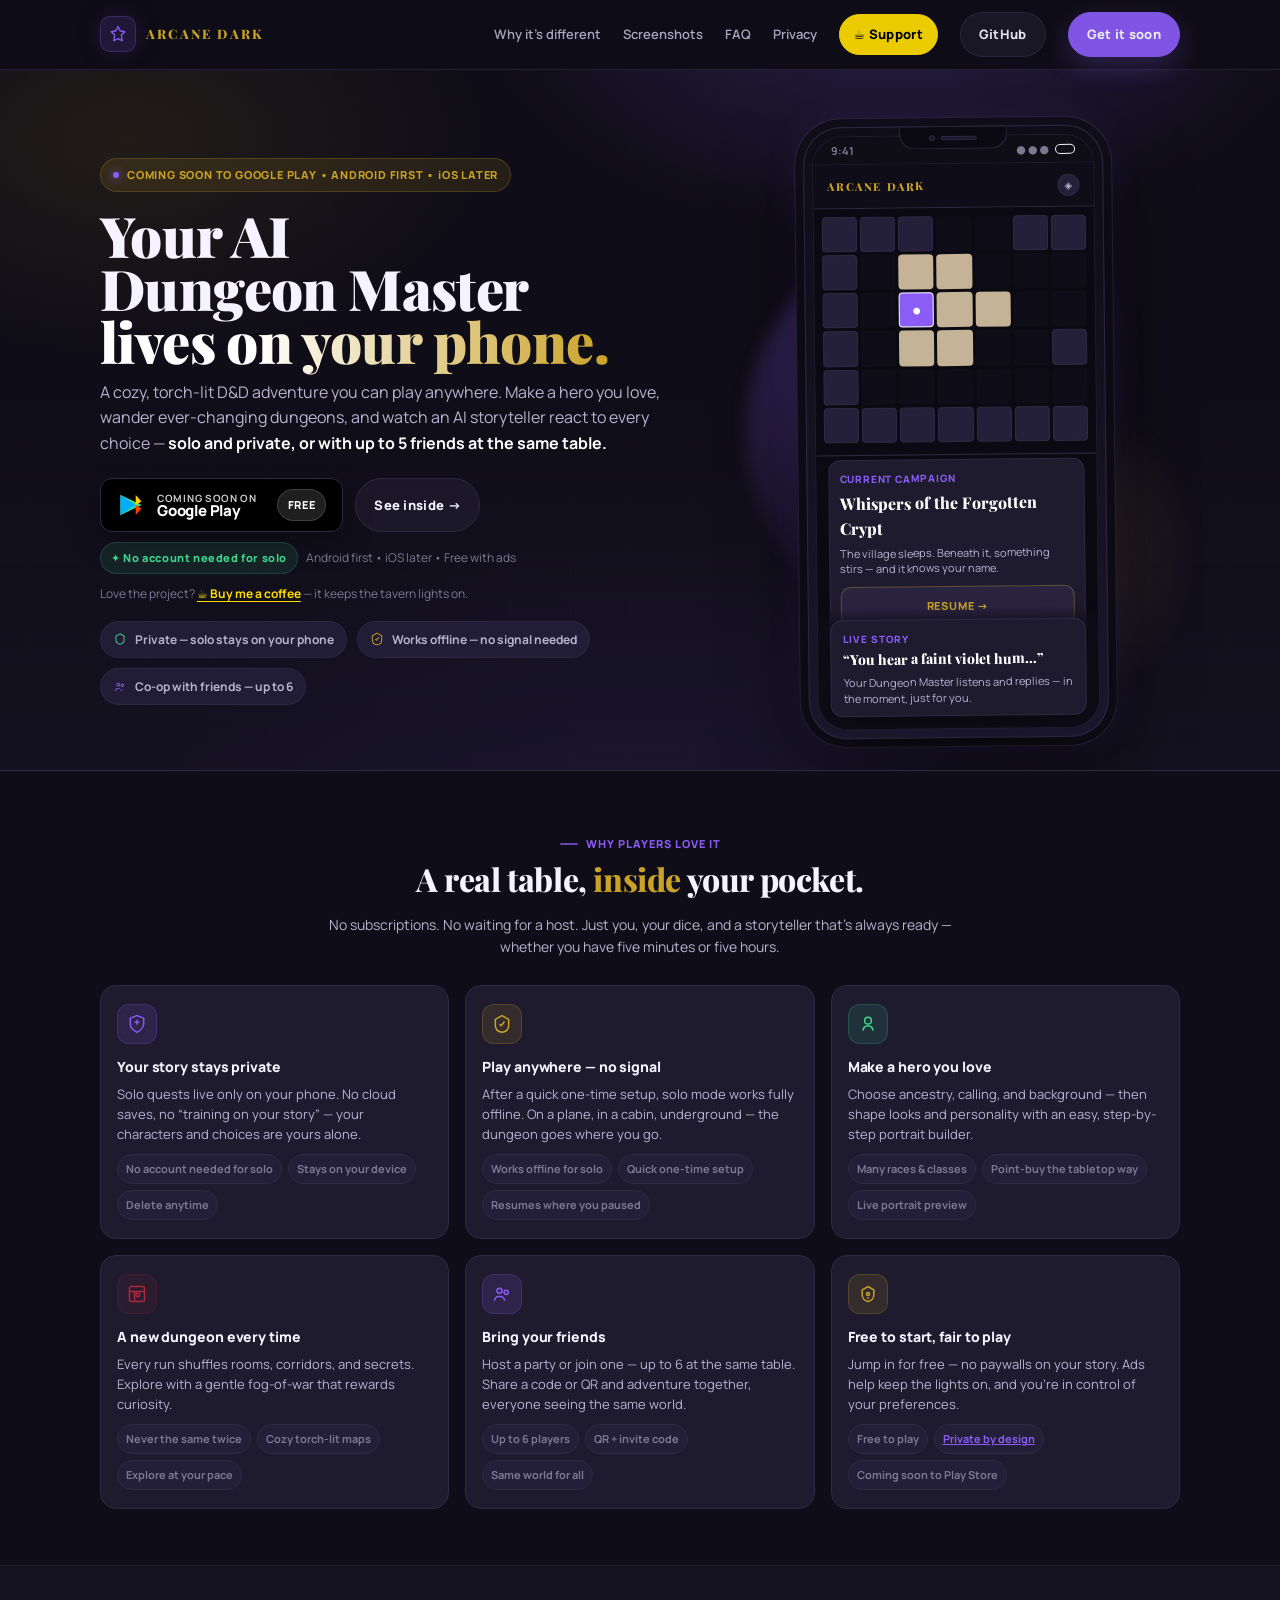
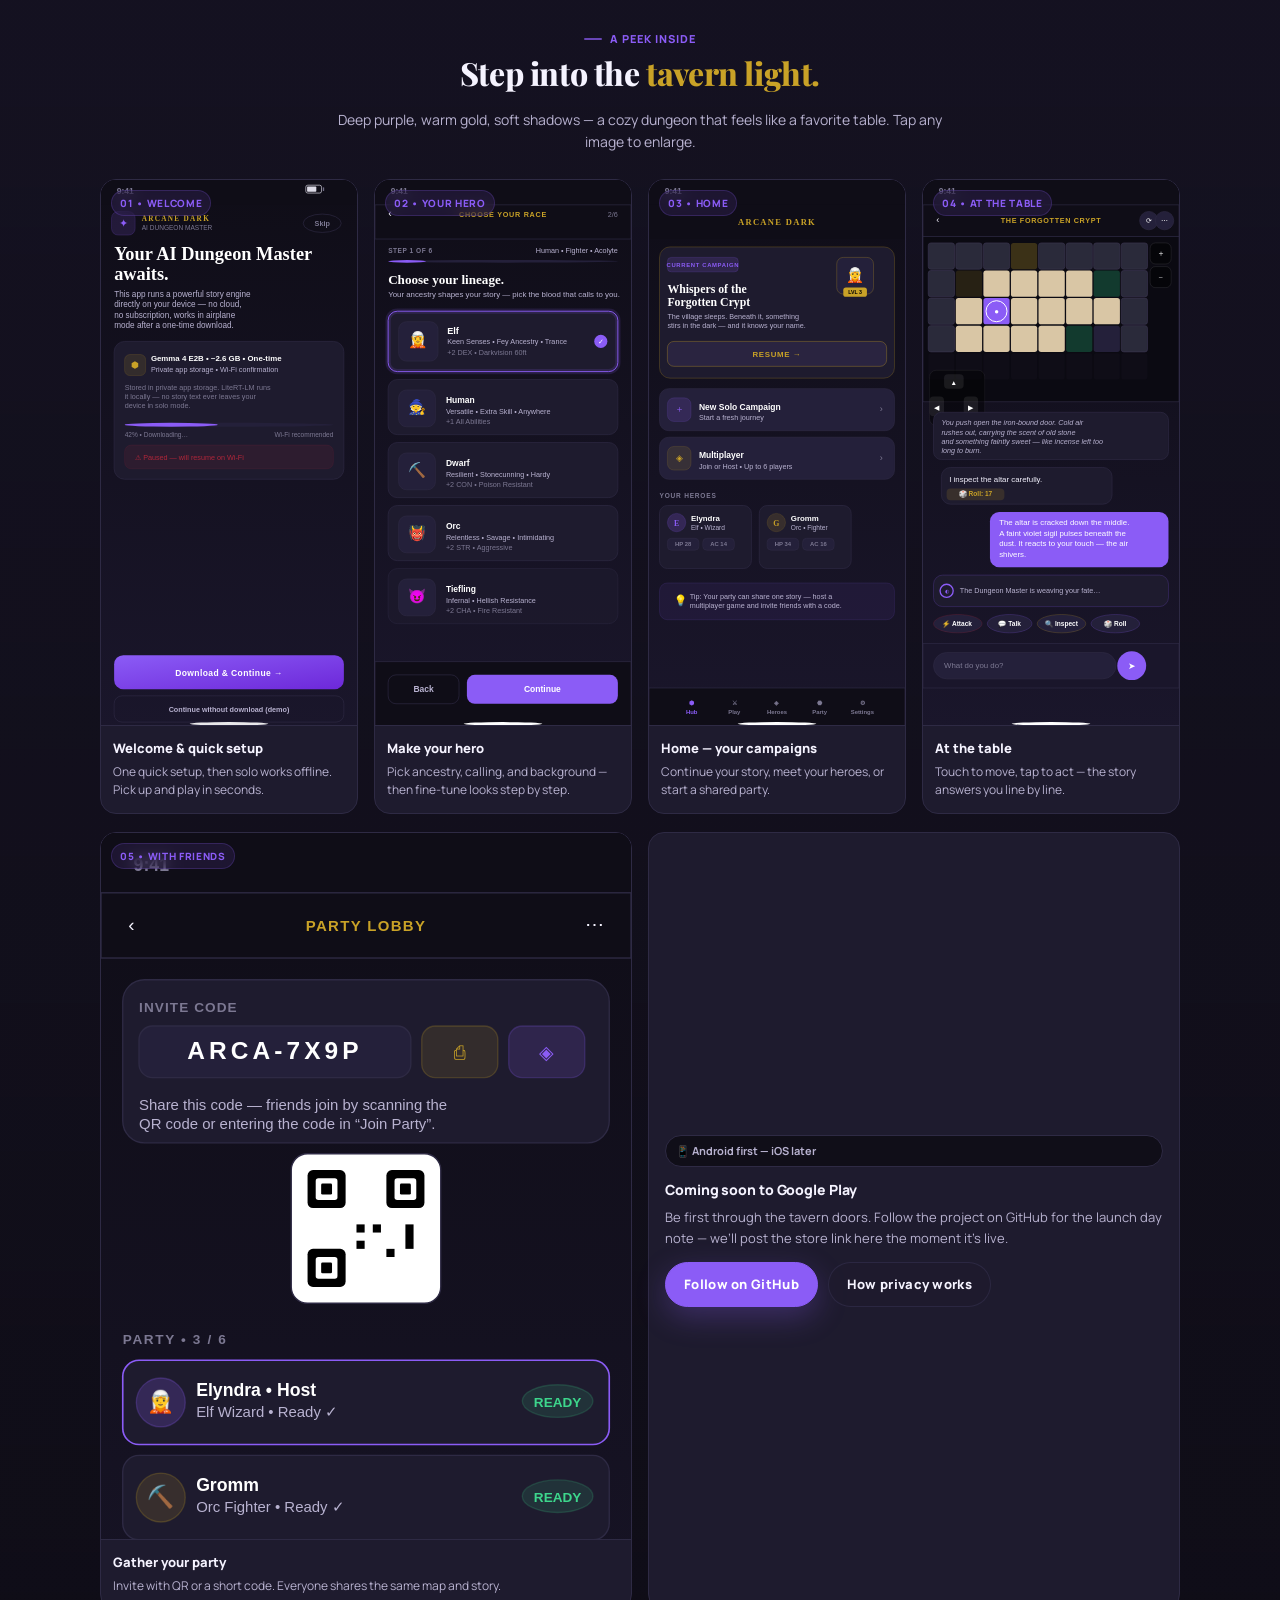
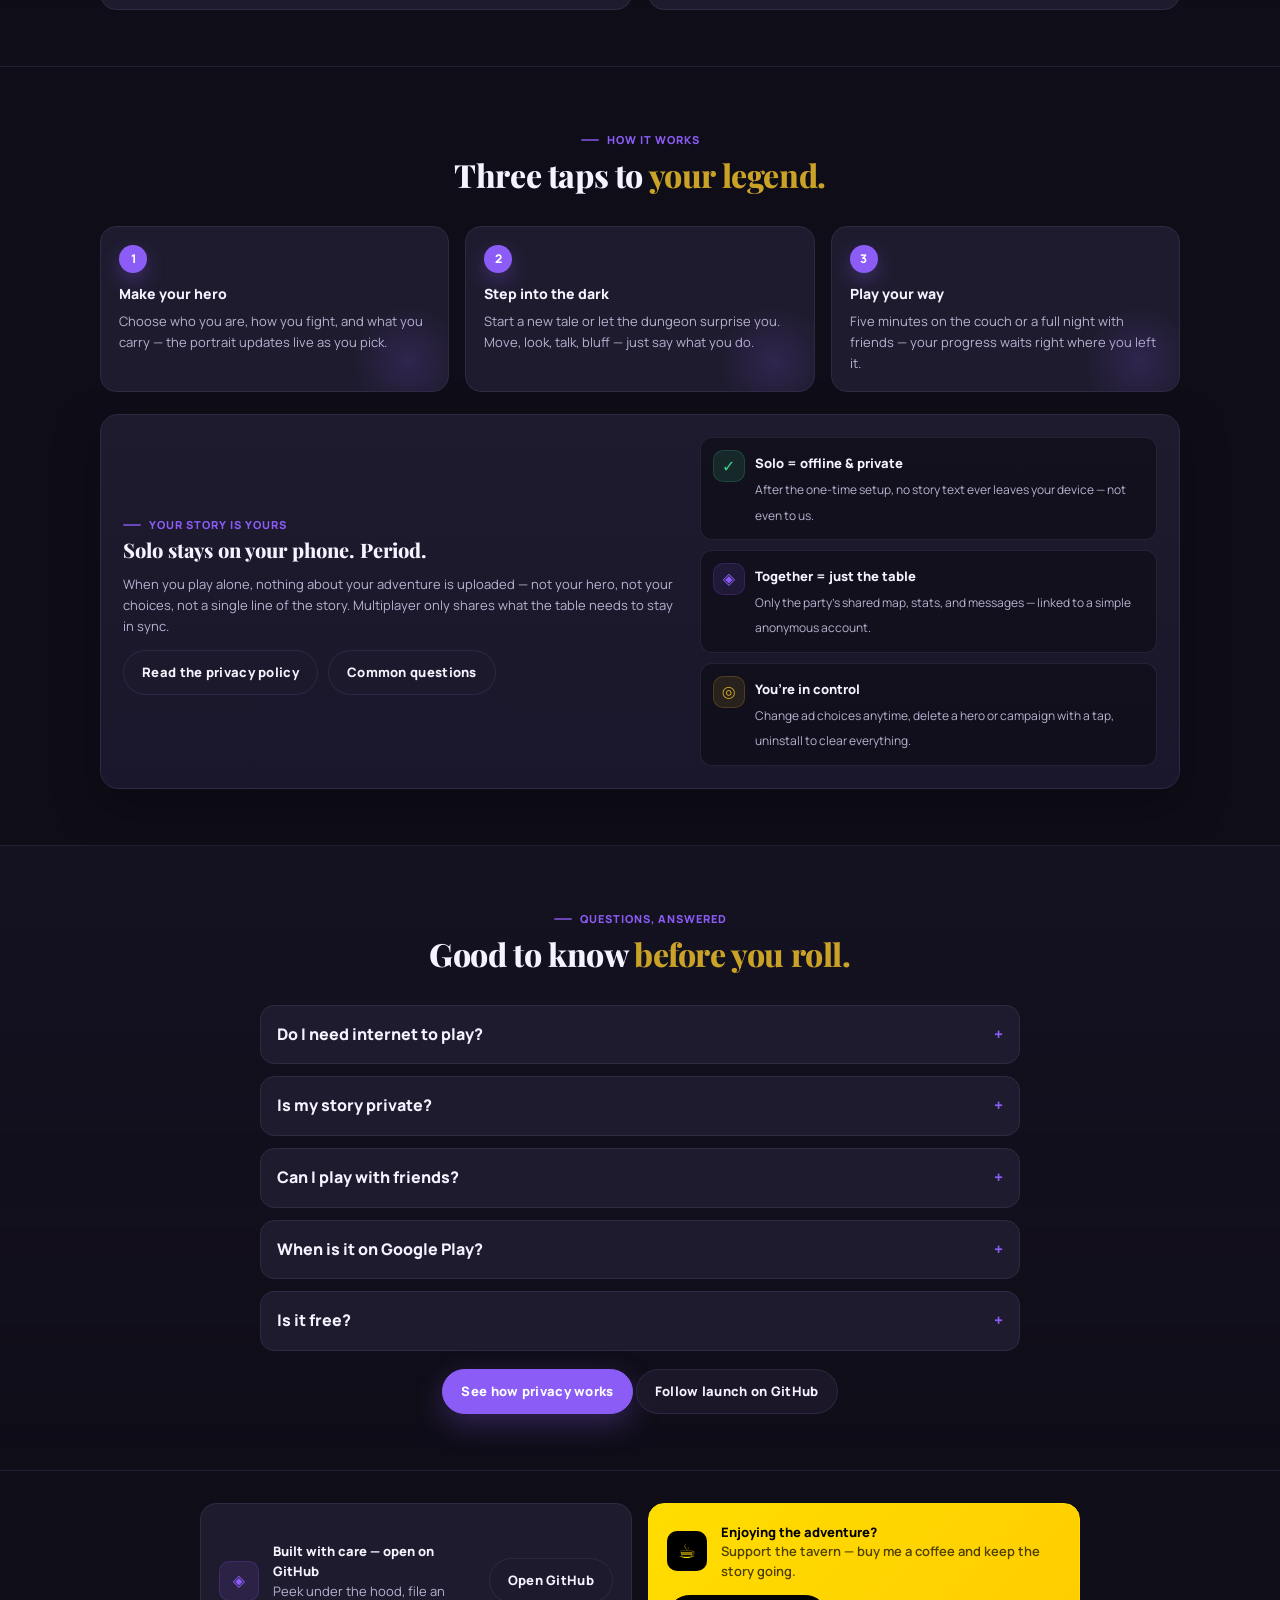
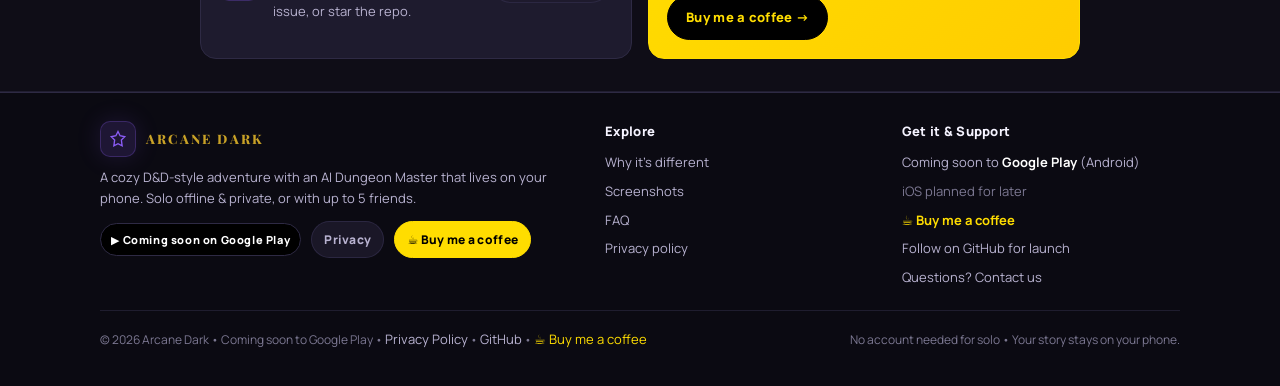
==== commit a4d824bf: "Add Buy Me a Coffee sponsor integration — website, README, FUNDING.yml - .github/FUNDING.yml: enable" ====
--- a/docs/index.html
+++ b/docs/index.html
@@ -85,6 +85,7 @@
         <a href="#screenshots" class="hide-sm">Screenshots</a>
         <a href="#faq" class="hide-sm">FAQ</a>
         <a href="privacy.html">Privacy</a>
+        <a class="btn hide-sm" href="https://buymeacoffee.com/charleshartmann" target="_blank" rel="noopener" style="background:#FFDD00;color:#000;border-color:#FFDD00;font-weight:800;padding:9px 14px">☕ Support</a>
         <a class="btn btn-ghost hide-sm" href="https://github.com/chartmann1590/arcane-dark" target="_blank" rel="noopener">GitHub</a>
         <a class="btn btn-primary" href="#get-it">Get it soon</a>
       </div>
@@ -119,6 +120,7 @@
           <span style="display:inline-flex;align-items:center;gap:6px;padding:6px 10px;border-radius:999px;background:rgba(61,214,140,0.10);border:1px solid rgba(61,214,140,0.18);color:#3DD68C;font-weight:800;font-size:11px;letter-spacing:0.6px">✦ No account needed for solo</span>
           <span>Android first • iOS later • Free with ads</span>
         </p>
+        <p style="margin:10px 0 0;color:var(--text-muted);font-size:12px">Love the project? <a href="https://buymeacoffee.com/charleshartmann" target="_blank" rel="noopener" style="color:#FFDD00;text-decoration:underline;text-underline-offset:3px;font-weight:700">☕ Buy me a coffee</a> — it keeps the tavern lights on.</p>
 
         <div class="hero-meta" aria-label="Key benefits">
           <span class="meta-chip">
@@ -413,16 +415,26 @@
     </div>
   </section>
 
-  <!-- Gentle open-source note — not technical -->
+  <!-- Support & open source -->
   <section class="section" style="padding-top:32px;padding-bottom:32px">
     <div class="container">
-      <div style="max-width:760px;margin:0 auto;background:var(--surface-card);border:1px solid var(--border);border-radius:16px;padding:18px;display:flex;gap:14px;align-items:center;flex-wrap:wrap" class="reveal">
-        <div style="width:40px;height:40px;border-radius:10px;background:rgba(139,92,246,0.12);border:1px solid rgba(139,92,246,0.18);display:grid;place-items:center;color:var(--violet);flex:0 0 40px">◈</div>
-        <div style="flex:1;min-width:220px">
-          <div style="font-weight:800;font-size:13px">Built with care — and open on GitHub</div>
-          <div style="color:var(--text-secondary);font-size:13px;line-height:1.5">Curious how it works or want to peek under the hood? The whole project is open — issues and ideas are welcome.</div>
-        </div>
-        <a class="btn btn-ghost" href="https://github.com/chartmann1590/arcane-dark" target="_blank" rel="noopener">Open GitHub</a>
+      <div style="max-width:880px;margin:0 auto;display:grid;grid-template-columns:1fr 1fr;gap:16px" class="reveal">
+        <div style="background:var(--surface-card);border:1px solid var(--border);border-radius:16px;padding:18px;display:flex;gap:14px;align-items:center;flex-wrap:wrap">
+          <div style="width:40px;height:40px;border-radius:10px;background:rgba(139,92,246,0.12);border:1px solid rgba(139,92,246,0.18);display:grid;place-items:center;color:var(--violet);flex:0 0 40px">◈</div>
+          <div style="flex:1;min-width:200px">
+            <div style="font-weight:800;font-size:13px">Built with care — open on GitHub</div>
+            <div style="color:var(--text-secondary);font-size:13px;line-height:1.5">Peek under the hood, file an issue, or star the repo.</div>
+          </div>
+          <a class="btn btn-ghost" href="https://github.com/chartmann1590/arcane-dark" target="_blank" rel="noopener">Open GitHub</a>
+        </div>
+        <div style="background:linear-gradient(135deg, #FFDD00 0%, #FFCC00 100%);border:1px solid #FFDD00;border-radius:16px;padding:18px;display:flex;gap:14px;align-items:center;flex-wrap:wrap">
+          <div style="width:40px;height:40px;border-radius:10px;background:#000;color:#FFDD00;display:grid;place-items:center;flex:0 0 40px;font-size:20px">☕</div>
+          <div style="flex:1;min-width:200px">
+            <div style="font-weight:900;font-size:13px;color:#000">Enjoying the adventure?</div>
+            <div style="color:rgba(0,0,0,0.7);font-size:13px;line-height:1.5;font-weight:600">Support the tavern — buy me a coffee and keep the story going.</div>
+          </div>
+          <a class="btn" href="https://buymeacoffee.com/charleshartmann" target="_blank" rel="noopener" style="background:#000;color:#FFDD00;border-color:#000;font-weight:800">Buy me a coffee →</a>
+        </div>
       </div>
     </div>
   </section>
@@ -436,6 +448,7 @@
           <div style="margin-top:12px;display:flex;gap:10px;flex-wrap:wrap;align-items:center">
             <span style="display:inline-flex;align-items:center;gap:6px;padding:7px 10px;border-radius:999px;background:black;color:white;border:1px solid #2E2A44;font-size:11px;font-weight:800;letter-spacing:0.6px">▶ Coming soon on Google Play</span>
             <a class="btn btn-ghost" href="privacy.html" style="padding:8px 12px;font-size:12px">Privacy</a>
+            <a class="btn" href="https://buymeacoffee.com/charleshartmann" target="_blank" rel="noopener" style="padding:8px 12px;font-size:12px;background:#FFDD00;color:#000;border-color:#FFDD00;font-weight:800">☕ Buy me a coffee</a>
           </div>
         </div>
         <div>
@@ -448,17 +461,18 @@
           </div>
         </div>
         <div>
-          <h4>Get it</h4>
+          <h4>Get it & Support</h4>
           <div style="display:grid;gap:8px">
             <span style="color:var(--text-secondary);font-size:13px">Coming soon to <strong style="color:white">Google Play</strong> (Android)</span>
             <span style="color:var(--text-muted);font-size:13px">iOS planned for later</span>
+            <a href="https://buymeacoffee.com/charleshartmann" target="_blank" rel="noopener" style="color:#FFDD00;font-weight:700">☕ Buy me a coffee</a>
             <a href="https://github.com/chartmann1590/arcane-dark" target="_blank" rel="noopener">Follow on GitHub for launch</a>
             <a href="https://github.com/chartmann1590/arcane-dark/issues" target="_blank" rel="noopener">Questions? Contact us</a>
           </div>
         </div>
       </div>
       <div class="footer-bottom">
-        <span>© 2026 Arcane Dark • Coming soon to Google Play • <a href="privacy.html">Privacy Policy</a> • <a href="https://github.com/chartmann1590/arcane-dark" target="_blank" rel="noopener">GitHub</a></span>
+        <span>© 2026 Arcane Dark • Coming soon to Google Play • <a href="privacy.html">Privacy Policy</a> • <a href="https://github.com/chartmann1590/arcane-dark" target="_blank" rel="noopener">GitHub</a> • <a href="https://buymeacoffee.com/charleshartmann" target="_blank" rel="noopener" style="color:#FFDD00">☕ Buy me a coffee</a></span>
         <span style="color:var(--text-muted)">No account needed for solo • Your story stays on your phone.</span>
       </div>
     </div>
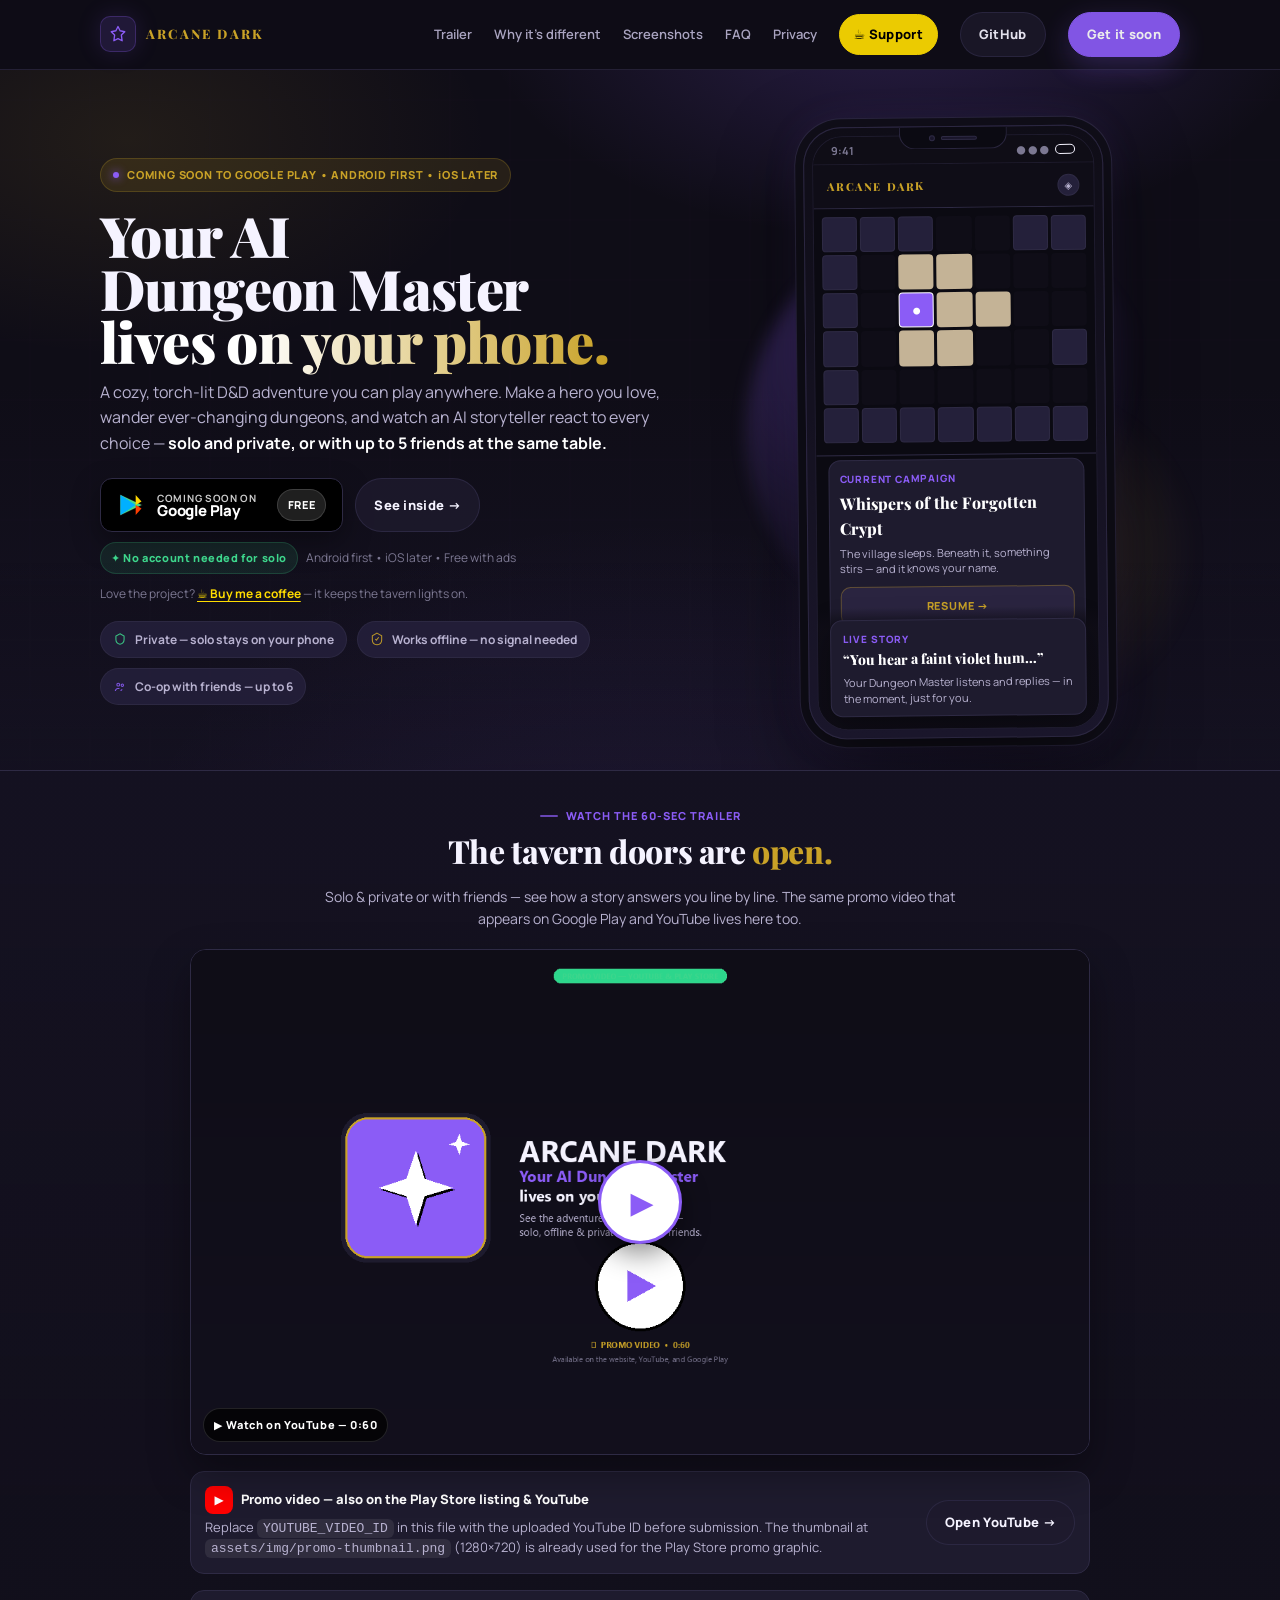
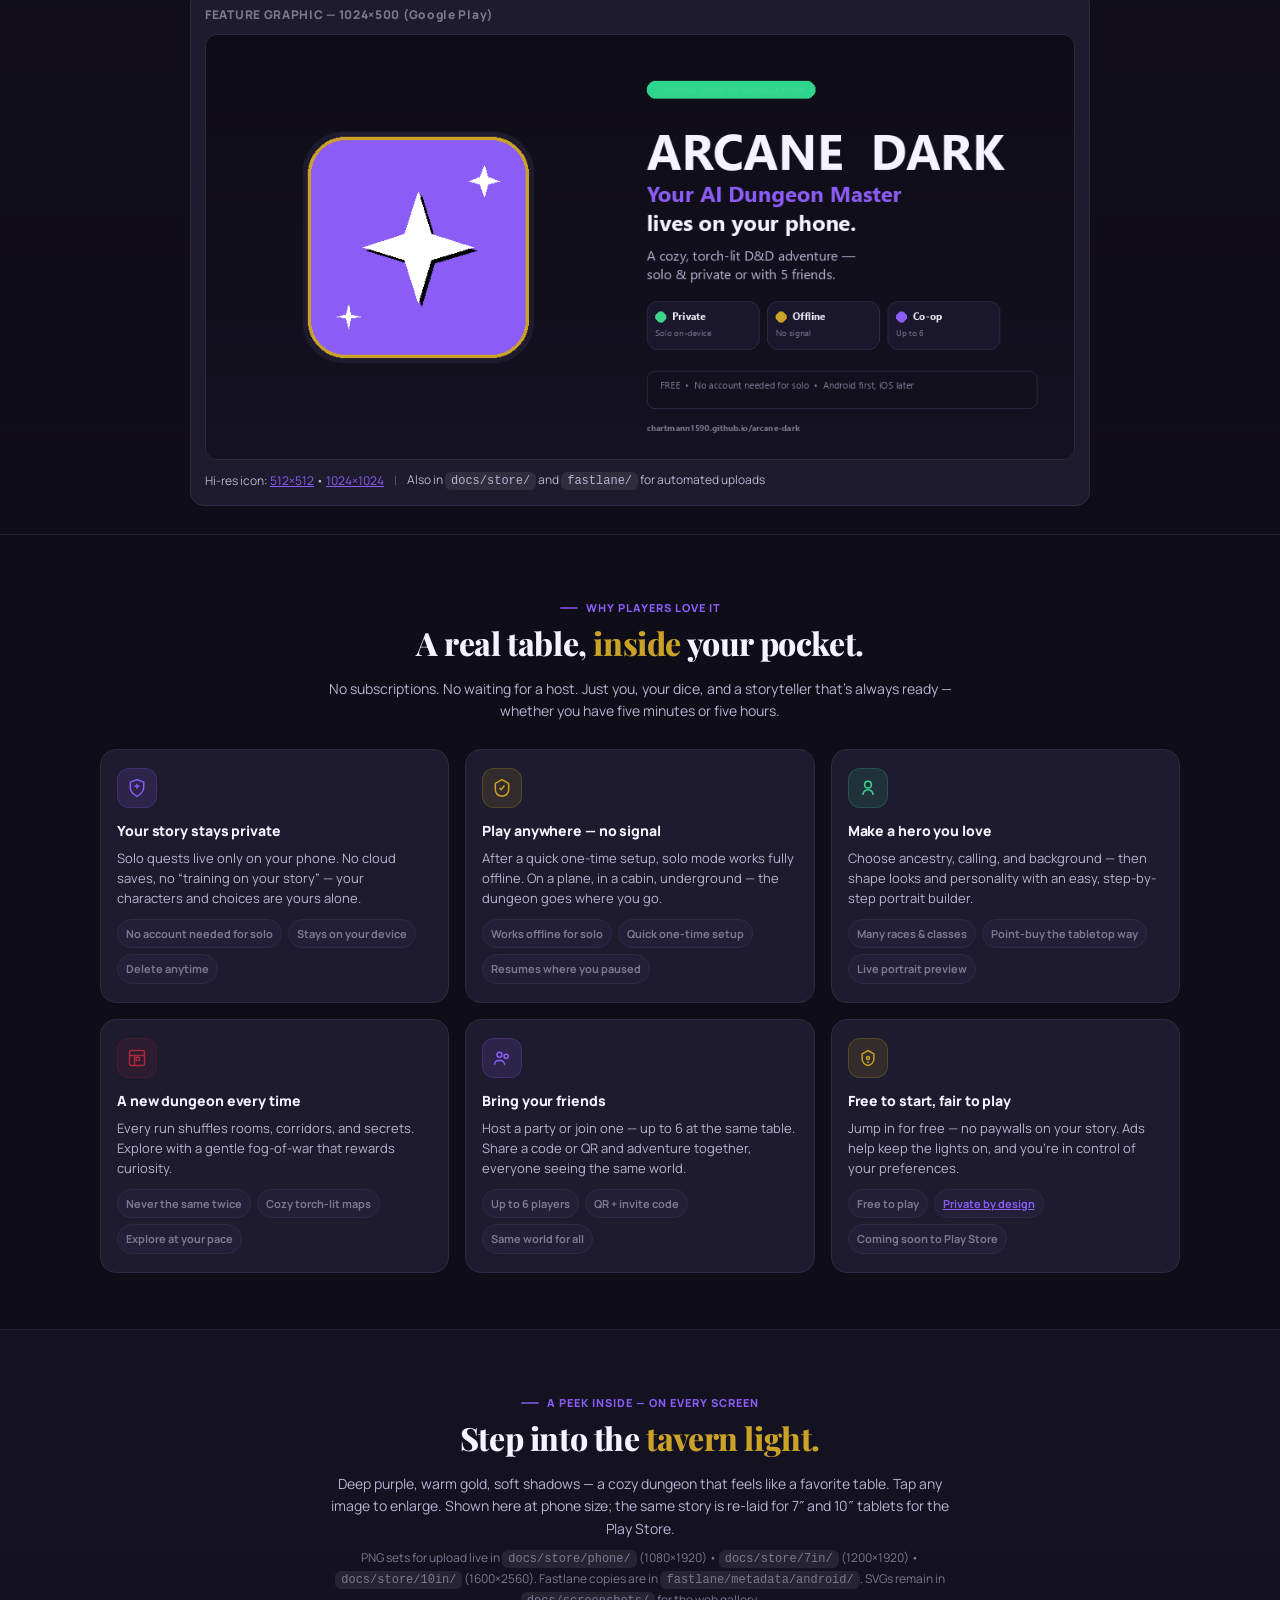
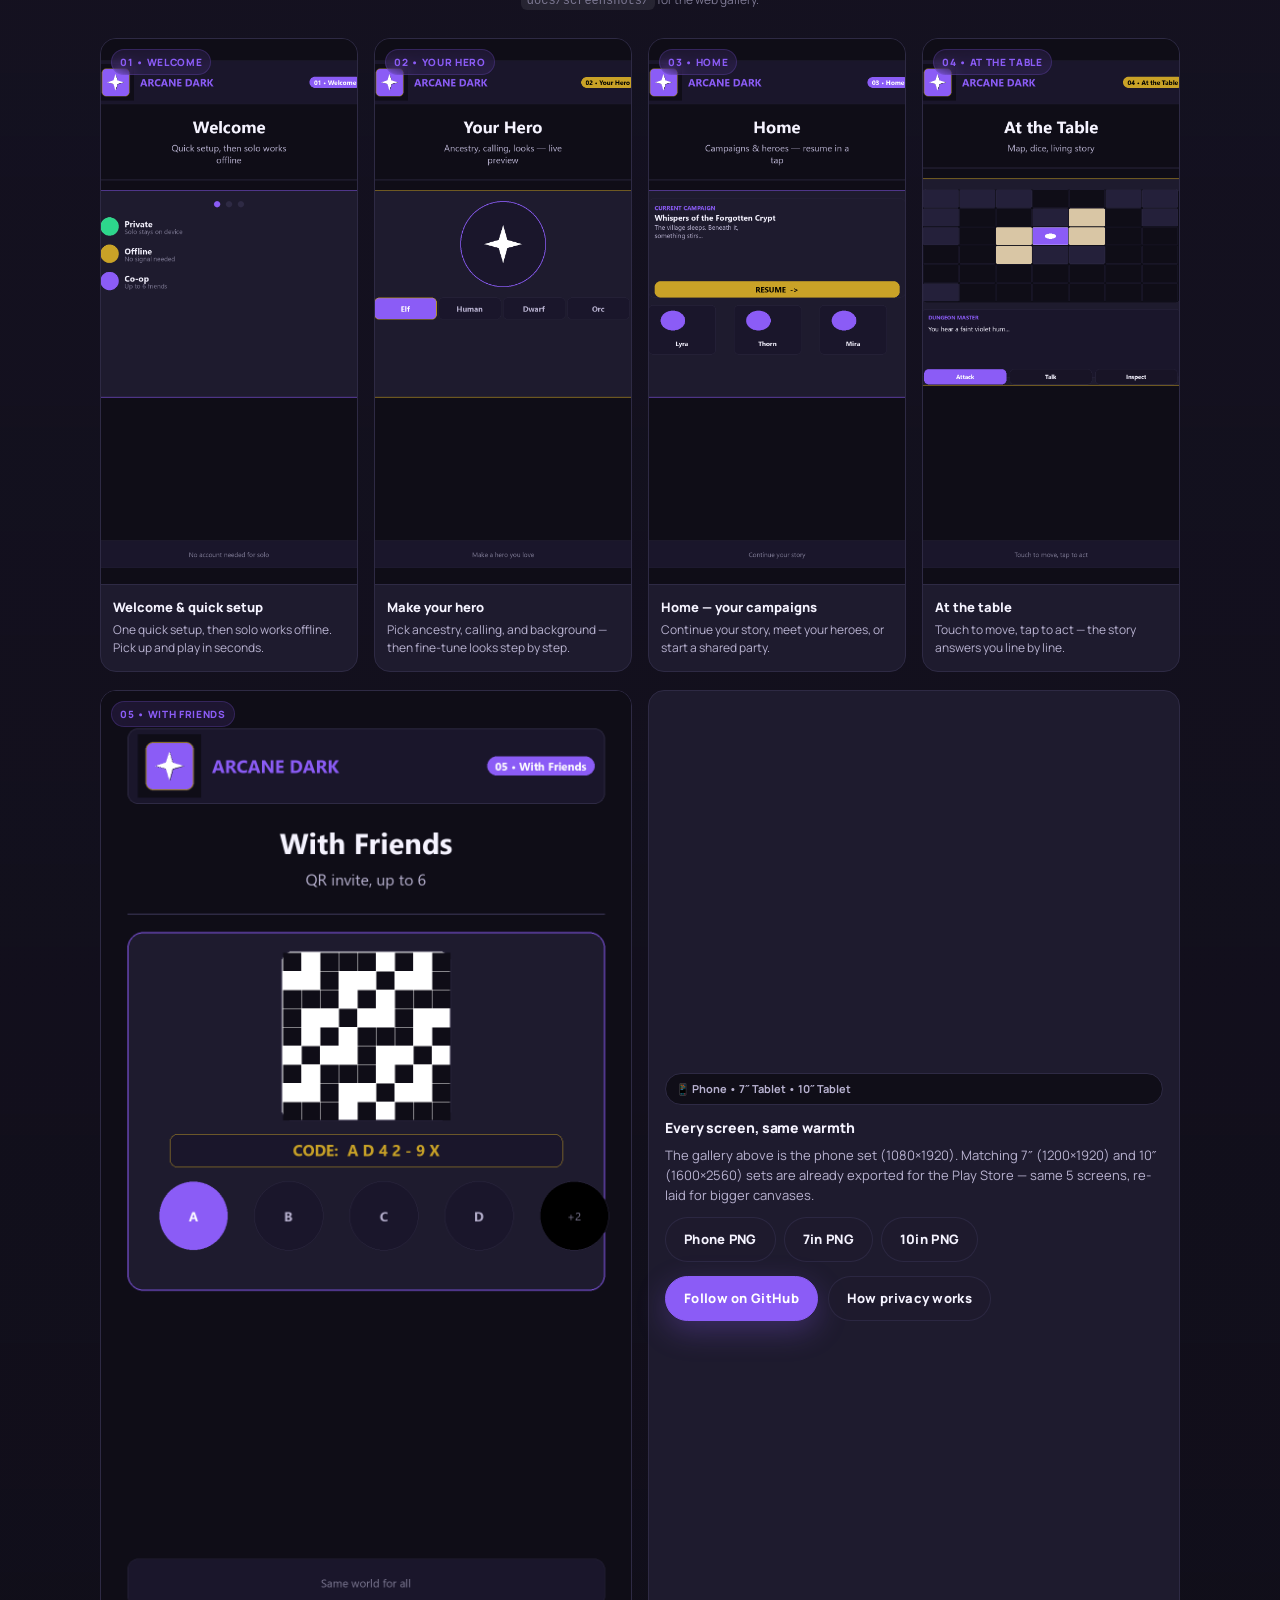
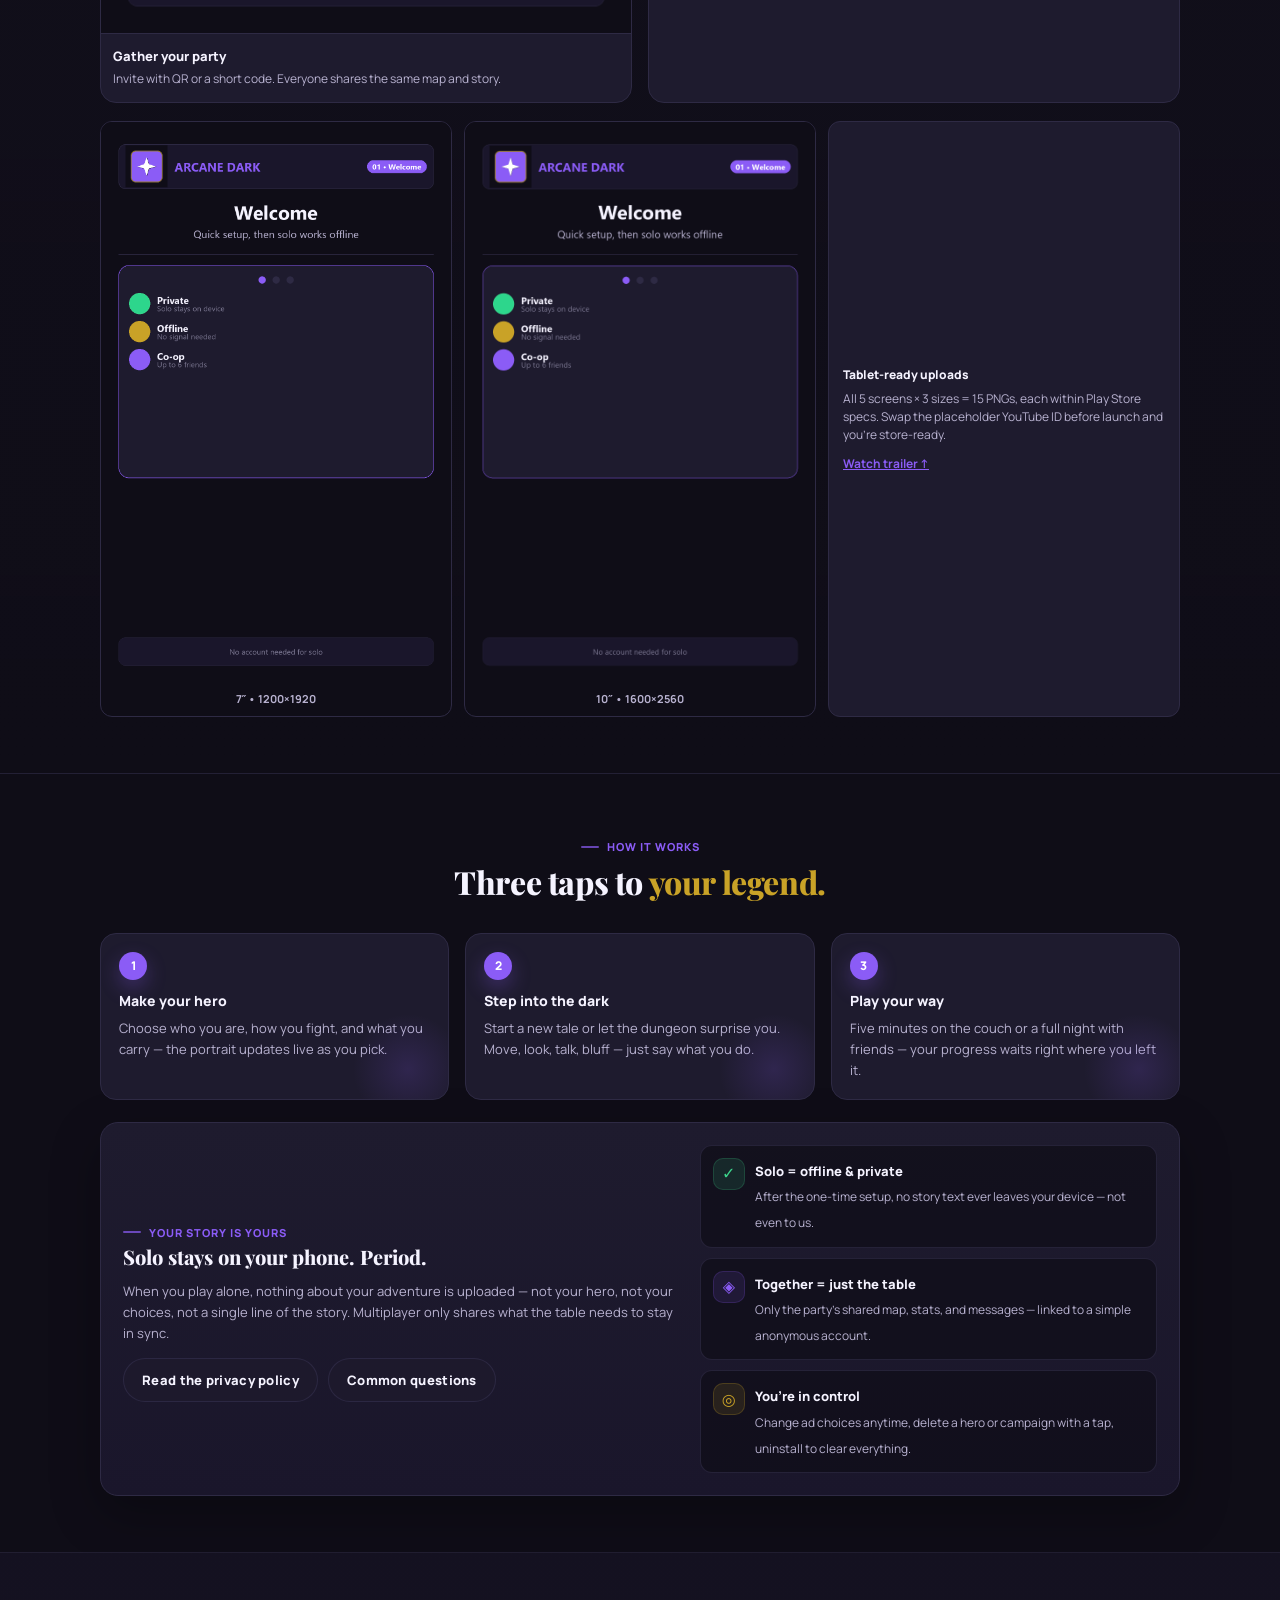
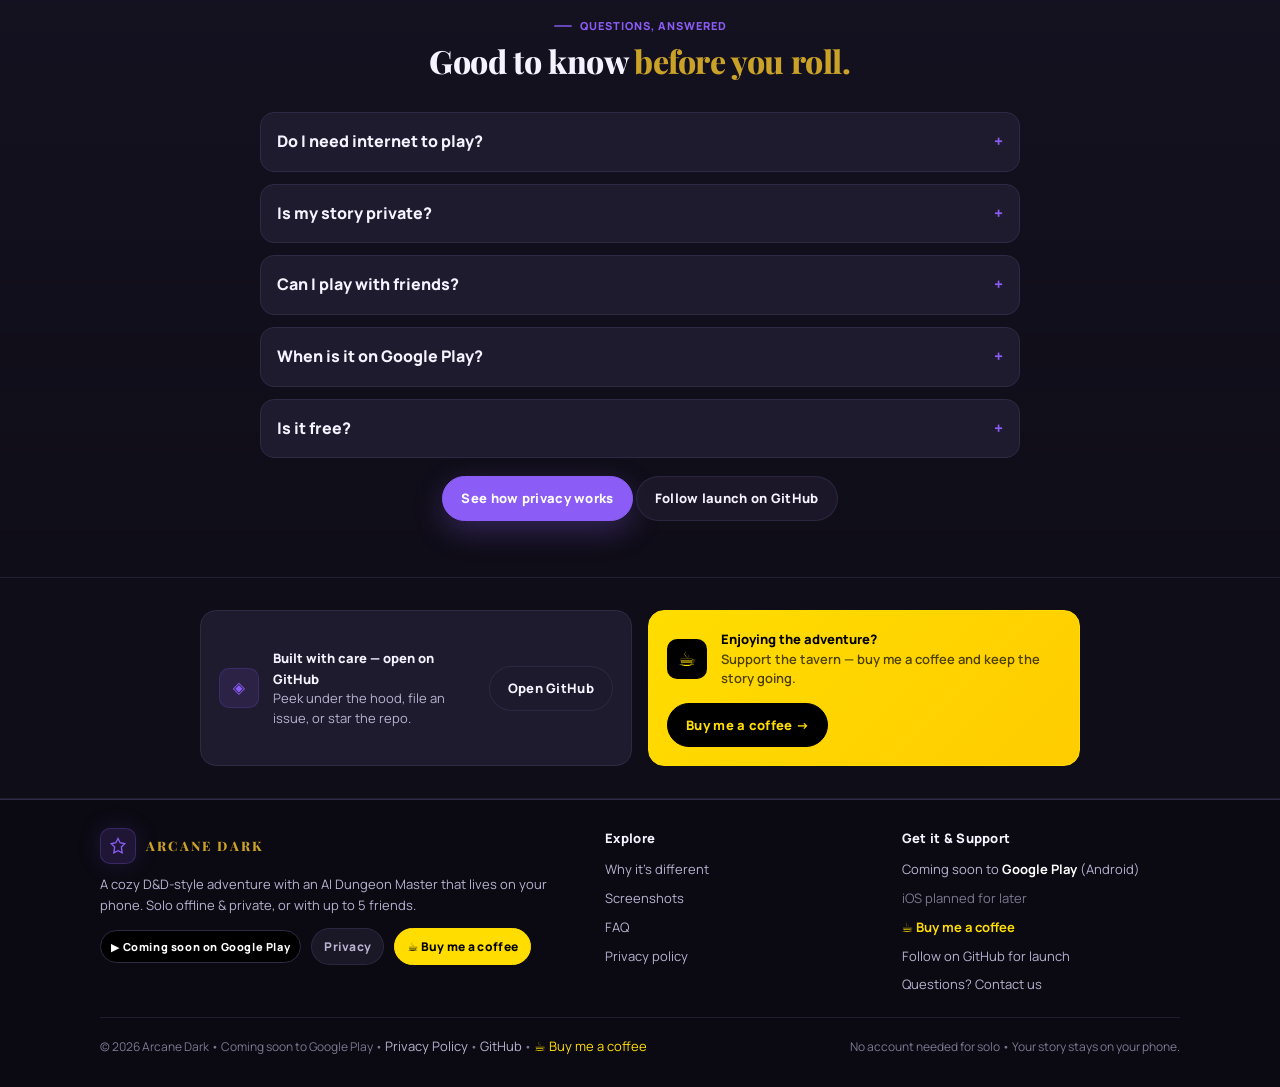
==== commit 3e7645d5: "Ship store-ready release — icon, app name, feature graphic, screenshots (phone/7in/10in), promo vide" ====
--- a/docs/index.html
+++ b/docs/index.html
@@ -20,19 +20,21 @@
   <meta property="og:url" content="https://chartmann1590.github.io/arcane-dark/"/>
   <meta property="og:site_name" content="Arcane Dark"/>
   <meta property="og:locale" content="en_US"/>
-  <meta property="og:image" content="https://chartmann1590.github.io/arcane-dark/screenshots/04-gameplay.svg"/>
-  <meta property="og:image:width" content="1200"/>
-  <meta property="og:image:height" content="630"/>
-  <meta property="og:image:alt" content="Arcane Dark gameplay — dungeon map and AI narration on a phone"/>
+  <meta property="og:image" content="https://chartmann1590.github.io/arcane-dark/assets/img/feature-graphic.png"/>
+  <meta property="og:image:width" content="1024"/>
+  <meta property="og:image:height" content="500"/>
+  <meta property="og:image:alt" content="Arcane Dark — feature graphic: icon and Your AI Dungeon Master lives on your phone"/>
 
   <!-- Twitter -->
   <meta name="twitter:card" content="summary_large_image"/>
   <meta name="twitter:title" content="Arcane Dark — Your AI Dungeon Master"/>
   <meta name="twitter:description" content="A cozy, torch-lit D&D adventure for your phone. Solo offline & private — or bring 5 friends. Coming soon to Google Play."/>
-  <meta name="twitter:image" content="https://chartmann1590.github.io/arcane-dark/screenshots/04-gameplay.svg"/>
-
+  <meta name="twitter:image" content="https://chartmann1590.github.io/arcane-dark/assets/img/feature-graphic.png"/>
+
+  <link rel="icon" type="image/png" sizes="512x512" href="assets/img/icon-512.png"/>
+  <link rel="icon" type="image/png" sizes="1024x1024" href="assets/img/icon-1024.png"/>
   <link rel="icon" href="data:image/svg+xml,<svg xmlns='http://www.w3.org/2000/svg' viewBox='0 0 32 32'><rect width='32' height='32' rx='8' fill='%230F0D17'/><rect x='6' y='6' width='20' height='20' rx='6' fill='%238B5CF6'/><text x='16' y='21' text-anchor='middle' font-size='14' fill='white'>✦</text></svg>"/>
-  <link rel="apple-touch-icon" href="data:image/svg+xml,<svg xmlns='http://www.w3.org/2000/svg' viewBox='0 0 64 64'><rect width='64' height='64' rx='16' fill='%230F0D17'/><rect x='14' y='14' width='36' height='36' rx='10' fill='%238B5CF6'/><text x='32' y='40' text-anchor='middle' font-size='24' fill='white'>✦</text></svg>"/>
+  <link rel="apple-touch-icon" href="assets/img/icon-512.png"/>
   <link rel="sitemap" type="application/xml" href="sitemap.xml"/>
   <link rel="stylesheet" href="assets/css/style.css"/>
 
@@ -50,7 +52,7 @@
     "publisher": {"@type": "Organization", "name": "Arcane Dark"},
     "isAccessibleForFree": true,
     "inLanguage": "en",
-    "image": "https://chartmann1590.github.io/arcane-dark/screenshots/04-gameplay.svg",
+    "image": "https://chartmann1590.github.io/arcane-dark/assets/img/feature-graphic.png",
     "url": "https://chartmann1590.github.io/arcane-dark/",
     "sameAs": ["https://github.com/chartmann1590/arcane-dark"]
   }
@@ -81,6 +83,7 @@
         <span class="brand-name">ARCANE DARK</span>
       </a>
       <div class="nav-links">
+        <a href="#promo" class="hide-sm">Trailer</a>
         <a href="#features" class="hide-sm">Why it’s different</a>
         <a href="#screenshots" class="hide-sm">Screenshots</a>
         <a href="#faq" class="hide-sm">FAQ</a>
@@ -185,6 +188,49 @@
     </div>
   </header>
 
+  <!-- PROMO VIDEO + FEATURE GRAPHIC -->
+  <section id="promo" class="section alt" style="padding-top:28px;padding-bottom:28px">
+    <div class="container reveal">
+      <div class="section-head" style="margin-bottom:18px">
+        <div class="kicker-label">Watch the 60-sec trailer</div>
+        <h2>The tavern doors are <em>open.</em></h2>
+        <p>Solo & private or with friends — see how a story answers you line by line. The same promo video that appears on Google Play and YouTube lives here too.</p>
+      </div>
+      <div style="max-width:900px;margin:0 auto;display:grid;gap:16px">
+        <!-- YouTube + self-hosted fallback — replace YOUTUBE_VIDEO_ID before launch -->
+        <div style="position:relative;aspect-ratio:16/9;background:#0F0D17;border:1px solid var(--border);border-radius:16px;overflow:hidden;box-shadow:0 18px 40px rgba(0,0,0,0.35)">
+          <a href="https://www.youtube.com/watch?v=arcane-dark-promo" target="_blank" rel="noopener" aria-label="Watch Arcane Dark promo video on YouTube" style="display:block;width:100%;height:100%;text-decoration:none">
+            <img src="assets/img/promo-thumbnail.png" alt="Arcane Dark promo video thumbnail — Your AI Dungeon Master lives on your phone" style="width:100%;height:100%;object-fit:cover;display:block"/>
+            <span style="position:absolute;left:50%;top:50%;transform:translate(-50%,-50%);width:84px;height:84px;border-radius:999px;background:white;display:grid;place-items:center;box-shadow:0 10px 28px rgba(0,0,0,0.45);border:3px solid #8B5CF6"><span style="margin-left:4px;color:#8B5CF6;font-size:30px;line-height:1">▶</span></span>
+            <span style="position:absolute;bottom:12px;left:12px;padding:7px 10px;border-radius:999px;background:rgba(0,0,0,0.72);border:1px solid rgba(255,255,255,0.12);color:white;font-size:11px;font-weight:800;letter-spacing:0.6px">▶ Watch on YouTube — 0:60</span>
+          </a>
+          <!-- When video is live, replace anchor+img with:
+          <iframe width=\"100%\" height=\"100%\" src=\"https://www.youtube-nocookie.com/embed/YOUTUBE_VIDEO_ID?rel=0\" title=\"Arcane Dark — promo video\" frameborder=\"0\" allow=\"accelerometer; autoplay; clipboard-write; encrypted-media; gyroscope; picture-in-picture\" allowfullscreen style=\"position:absolute;inset:0;width:100%;height:100%\"></iframe>
+          -->
+        </div>
+        <div style="display:grid;grid-template-columns:1fr auto;gap:16px;align-items:center;background:var(--surface-card);border:1px solid var(--border);border-radius:14px;padding:14px">
+          <div>
+            <div style="font-weight:800;font-size:13px;color:white;display:flex;gap:8px;align-items:center"><span style="width:28px;height:28px;border-radius:8px;background:#FF0000;color:white;display:grid;place-items:center;font-size:12px">▶</span> Promo video — also on the Play Store listing & YouTube</div>
+            <div style="margin-top:4px;color:var(--text-secondary);font-size:13px;line-height:1.5">Replace <code style="background:rgba(255,255,255,0.08);padding:2px 6px;border-radius:6px">YOUTUBE_VIDEO_ID</code> in this file with the uploaded YouTube ID before submission. The thumbnail at <code style="background:rgba(255,255,255,0.08);padding:2px 6px;border-radius:6px">assets/img/promo-thumbnail.png</code> (1280×720) is already used for the Play Store promo graphic.</div>
+          </div>
+          <a class="btn btn-ghost" href="https://www.youtube.com/watch?v=arcane-dark-promo" target="_blank" rel="noopener">Open YouTube →</a>
+        </div>
+        <!-- Feature graphic showcase -->
+        <div style="background:var(--surface-card);border:1px solid var(--border);border-radius:14px;padding:14px">
+          <div style="font-weight:800;font-size:12px;letter-spacing:0.7px;color:var(--text-muted)">FEATURE GRAPHIC — 1024×500 (Google Play)</div>
+          <div style="margin-top:10px;border:1px solid var(--border);border-radius:12px;overflow:hidden;background:#0F0D17">
+            <img src="assets/img/feature-graphic.png" alt="Arcane Dark feature graphic 1024×500 — ARCANE DARK Your AI Dungeon Master lives on your phone" style="width:100%;height:auto;display:block"/>
+          </div>
+          <div style="margin-top:10px;display:flex;gap:10px;flex-wrap:wrap;align-items:center;color:var(--text-secondary);font-size:12px">
+            <span>Hi-res icon: <a href="assets/img/icon-512.png" style="color:var(--violet);text-decoration:underline">512×512</a> • <a href="assets/img/icon-1024.png" style="color:var(--violet);text-decoration:underline">1024×1024</a></span>
+            <span style="opacity:0.4">|</span>
+            <span>Also in <code style="background:rgba(255,255,255,0.08);padding:2px 6px;border-radius:6px">docs/store/</code> and <code style="background:rgba(255,255,255,0.08);padding:2px 6px;border-radius:6px">fastlane/</code> for automated uploads</span>
+          </div>
+        </div>
+      </div>
+    </div>
+  </section>
+
   <!-- FEATURES — customer facing -->
   <section id="features" class="section">
     <div class="container">
@@ -247,20 +293,21 @@
     </div>
   </section>
 
-  <!-- SCREENSHOTS -->
+  <!-- SCREENSHOTS — phone, 7in, 10in -->
   <section id="screenshots" class="section alt">
     <div class="container">
       <div class="section-head reveal">
-        <div class="kicker-label">A peek inside</div>
+        <div class="kicker-label">A peek inside — on every screen</div>
         <h2>Step into the <em>tavern light.</em></h2>
-        <p>Deep purple, warm gold, soft shadows — a cozy dungeon that feels like a favorite table. Tap any image to enlarge.</p>
+        <p>Deep purple, warm gold, soft shadows — a cozy dungeon that feels like a favorite table. Tap any image to enlarge. Shown here at phone size; the same story is re-laid for 7″ and 10″ tablets for the Play Store.</p>
+        <p style="margin-top:8px;color:var(--text-muted);font-size:12px">PNG sets for upload live in <code style="background:rgba(255,255,255,0.08);padding:2px 6px;border-radius:6px">docs/store/phone/</code> (1080×1920) • <code style="background:rgba(255,255,255,0.08);padding:2px 6px;border-radius:6px">docs/store/7in/</code> (1200×1920) • <code style="background:rgba(255,255,255,0.08);padding:2px 6px;border-radius:6px">docs/store/10in/</code> (1600×2560). Fastlane copies are in <code style="background:rgba(255,255,255,0.08);padding:2px 6px;border-radius:6px">fastlane/metadata/android/</code>. SVGs remain in <code style="background:rgba(255,255,255,0.08);padding:2px 6px;border-radius:6px">docs/screenshots/</code> for the web gallery.</p>
       </div>
 
       <div class="screenshots reveal">
-        <a class="screenshot" href="screenshots/01-onboarding.svg" data-lightbox data-title="First time — quick setup, then offline">
+        <a class="screenshot" href="store/phone/01-onboarding.png" data-lightbox data-title="First time — quick setup, then offline (also on 7in/10in)">
           <div class="shot-frame">
             <span class="badge">01 • Welcome</span>
-            <img src="screenshots/01-onboarding.svg" alt="Welcome screen showing quick setup and offline solo play" loading="lazy" width="390" height="844"/>
+            <img src="store/phone/01-onboarding.png" alt="Welcome screen showing quick setup and offline solo play — phone 1080×1920, also for 7in and 10in" loading="lazy" width="390" height="844"/>
           </div>
           <div class="shot-caption">
             <h4>Welcome & quick setup</h4>
@@ -268,10 +315,10 @@
           </div>
         </a>
 
-        <a class="screenshot" href="screenshots/02-character-creation.svg" data-lightbox data-title="Make a hero — ancestry, calling, and looks">
+        <a class="screenshot" href="store/phone/02-character-creation.png" data-lightbox data-title="Make a hero — ancestry, calling, and looks">
           <div class="shot-frame">
             <span class="badge">02 • Your Hero</span>
-            <img src="screenshots/02-character-creation.svg" alt="Character creation showing ancestry choices like Elf, Human, Dwarf" loading="lazy" width="390" height="844"/>
+            <img src="store/phone/02-character-creation.png" alt="Character creation showing ancestry choices like Elf, Human, Dwarf" loading="lazy" width="390" height="844"/>
           </div>
           <div class="shot-caption">
             <h4>Make your hero</h4>
@@ -279,10 +326,10 @@
           </div>
         </a>
 
-        <a class="screenshot" href="screenshots/03-campaign-hub.svg" data-lightbox data-title="Home — resume, heroes, or gather friends">
+        <a class="screenshot" href="store/phone/03-campaign-hub.png" data-lightbox data-title="Home — resume, heroes, or gather friends">
           <div class="shot-frame">
             <span class="badge">03 • Home</span>
-            <img src="screenshots/03-campaign-hub.svg" alt="Home screen showing current campaign Whispers of the Forgotten Crypt and hero roster" loading="lazy" width="390" height="844"/>
+            <img src="store/phone/03-campaign-hub.png" alt="Home screen showing current campaign Whispers of the Forgotten Crypt and hero roster" loading="lazy" width="390" height="844"/>
           </div>
           <div class="shot-caption">
             <h4>Home — your campaigns</h4>
@@ -290,10 +337,10 @@
           </div>
         </a>
 
-        <a class="screenshot" href="screenshots/04-gameplay.svg" data-lightbox data-title="At the table — map, dice, and living story">
+        <a class="screenshot" href="store/phone/04-gameplay.png" data-lightbox data-title="At the table — map, dice, and living story">
           <div class="shot-frame">
             <span class="badge">04 • At the Table</span>
-            <img src="screenshots/04-gameplay.svg" alt="Gameplay with dungeon map, narration, dice roll and quick actions Attack, Talk, Inspect" loading="lazy" width="390" height="844"/>
+            <img src="store/phone/04-gameplay.png" alt="Gameplay with dungeon map, narration, dice roll and quick actions Attack, Talk, Inspect" loading="lazy" width="390" height="844"/>
           </div>
           <div class="shot-caption">
             <h4>At the table</h4>
@@ -303,10 +350,10 @@
       </div>
 
       <div style="margin-top:18px;display:grid;grid-template-columns:1fr 1fr;gap:16px" class="reveal">
-        <a class="screenshot" href="screenshots/05-multiplayer.svg" data-lightbox data-title="Gather your party — QR or code, up to 6" style="display:flex;flex-direction:column">
-          <div class="shot-frame" style="aspect-ratio:9/12">
+        <a class="screenshot" href="store/phone/05-multiplayer.png" data-lightbox data-title="Gather your party — QR or code, up to 6" style="display:flex;flex-direction:column">
+          <div class="shot-frame" style="aspect-ratio:9/16">
             <span class="badge">05 • With Friends</span>
-            <img src="screenshots/05-multiplayer.svg" alt="Multiplayer lobby with QR code and party of up to 6" loading="lazy" width="390" height="520" style="object-position:top"/>
+            <img src="store/phone/05-multiplayer.png" alt="Multiplayer lobby with QR code and party of up to 6" loading="lazy" width="390" height="694" style="object-position:top"/>
           </div>
           <div class="shot-caption">
             <h4>Gather your party</h4>
@@ -314,13 +361,28 @@
           </div>
         </a>
         <div class="feature" style="display:flex;flex-direction:column;justify-content:center;min-height:260px">
-          <div class="docs-badge">📱 Android first — iOS later</div>
-          <h3 style="margin-top:12px">Coming soon to Google Play</h3>
-          <p>Be first through the tavern doors. Follow the project on GitHub for the launch day note — we’ll post the store link here the moment it’s live.</p>
+          <div class="docs-badge">📱 Phone • 7″ Tablet • 10″ Tablet</div>
+          <h3 style="margin-top:12px">Every screen, same warmth</h3>
+          <p>The gallery above is the phone set (1080×1920). Matching 7″ (1200×1920) and 10″ (1600×2560) sets are already exported for the Play Store — same 5 screens, re-laid for bigger canvases.</p>
+          <div style="margin-top:12px;display:flex;gap:8px;flex-wrap:wrap">
+            <a class="btn btn-ghost" href="store/phone/01-onboarding.png" target="_blank" rel="noopener">Phone PNG</a>
+            <a class="btn btn-ghost" href="store/7in/01-onboarding.png" target="_blank" rel="noopener">7in PNG</a>
+            <a class="btn btn-ghost" href="store/10in/01-onboarding.png" target="_blank" rel="noopener">10in PNG</a>
+          </div>
           <div style="margin-top:14px;display:flex;gap:10px;flex-wrap:wrap">
             <a class="btn btn-primary" href="https://github.com/chartmann1590/arcane-dark" target="_blank" rel="noopener">Follow on GitHub</a>
             <a class="btn btn-ghost" href="privacy.html">How privacy works</a>
           </div>
+        </div>
+      </div>
+
+      <div style="margin-top:18px;display:grid;grid-template-columns:1fr 1fr 1fr;gap:12px" class="reveal">
+        <a href="store/7in/01-onboarding.png" data-lightbox data-title="7in tablet — 01 Welcome (1200×1920)" style="display:block;border:1px solid var(--border);border-radius:12px;overflow:hidden;background:#0F0D17"><img src="store/7in/01-onboarding.png" alt="7in tablet screenshot" style="width:100%;height:auto;display:block"/><span style="display:block;padding:8px;font-size:11px;font-weight:700;color:var(--text-secondary);text-align:center">7″ • 1200×1920</span></a>
+        <a href="store/10in/01-onboarding.png" data-lightbox data-title="10in tablet — 01 Welcome (1600×2560)" style="display:block;border:1px solid var(--border);border-radius:12px;overflow:hidden;background:#0F0D17"><img src="store/10in/01-onboarding.png" alt="10in tablet screenshot" style="width:100%;height:auto;display:block"/><span style="display:block;padding:8px;font-size:11px;font-weight:700;color:var(--text-secondary);text-align:center">10″ • 1600×2560</span></a>
+        <div style="background:var(--surface-card);border:1px solid var(--border);border-radius:12px;padding:14px;display:flex;flex-direction:column;justify-content:center">
+          <div style="font-weight:800;font-size:12px">Tablet-ready uploads</div>
+          <p style="margin:6px 0 0;color:var(--text-secondary);font-size:12px;line-height:1.5">All 5 screens × 3 sizes = 15 PNGs, each within Play Store specs. Swap the placeholder YouTube ID before launch and you’re store-ready.</p>
+          <a href="#promo" style="margin-top:10px;color:var(--violet);font-size:12px;font-weight:700;text-decoration:underline">Watch trailer ↑</a>
         </div>
       </div>
     </div>
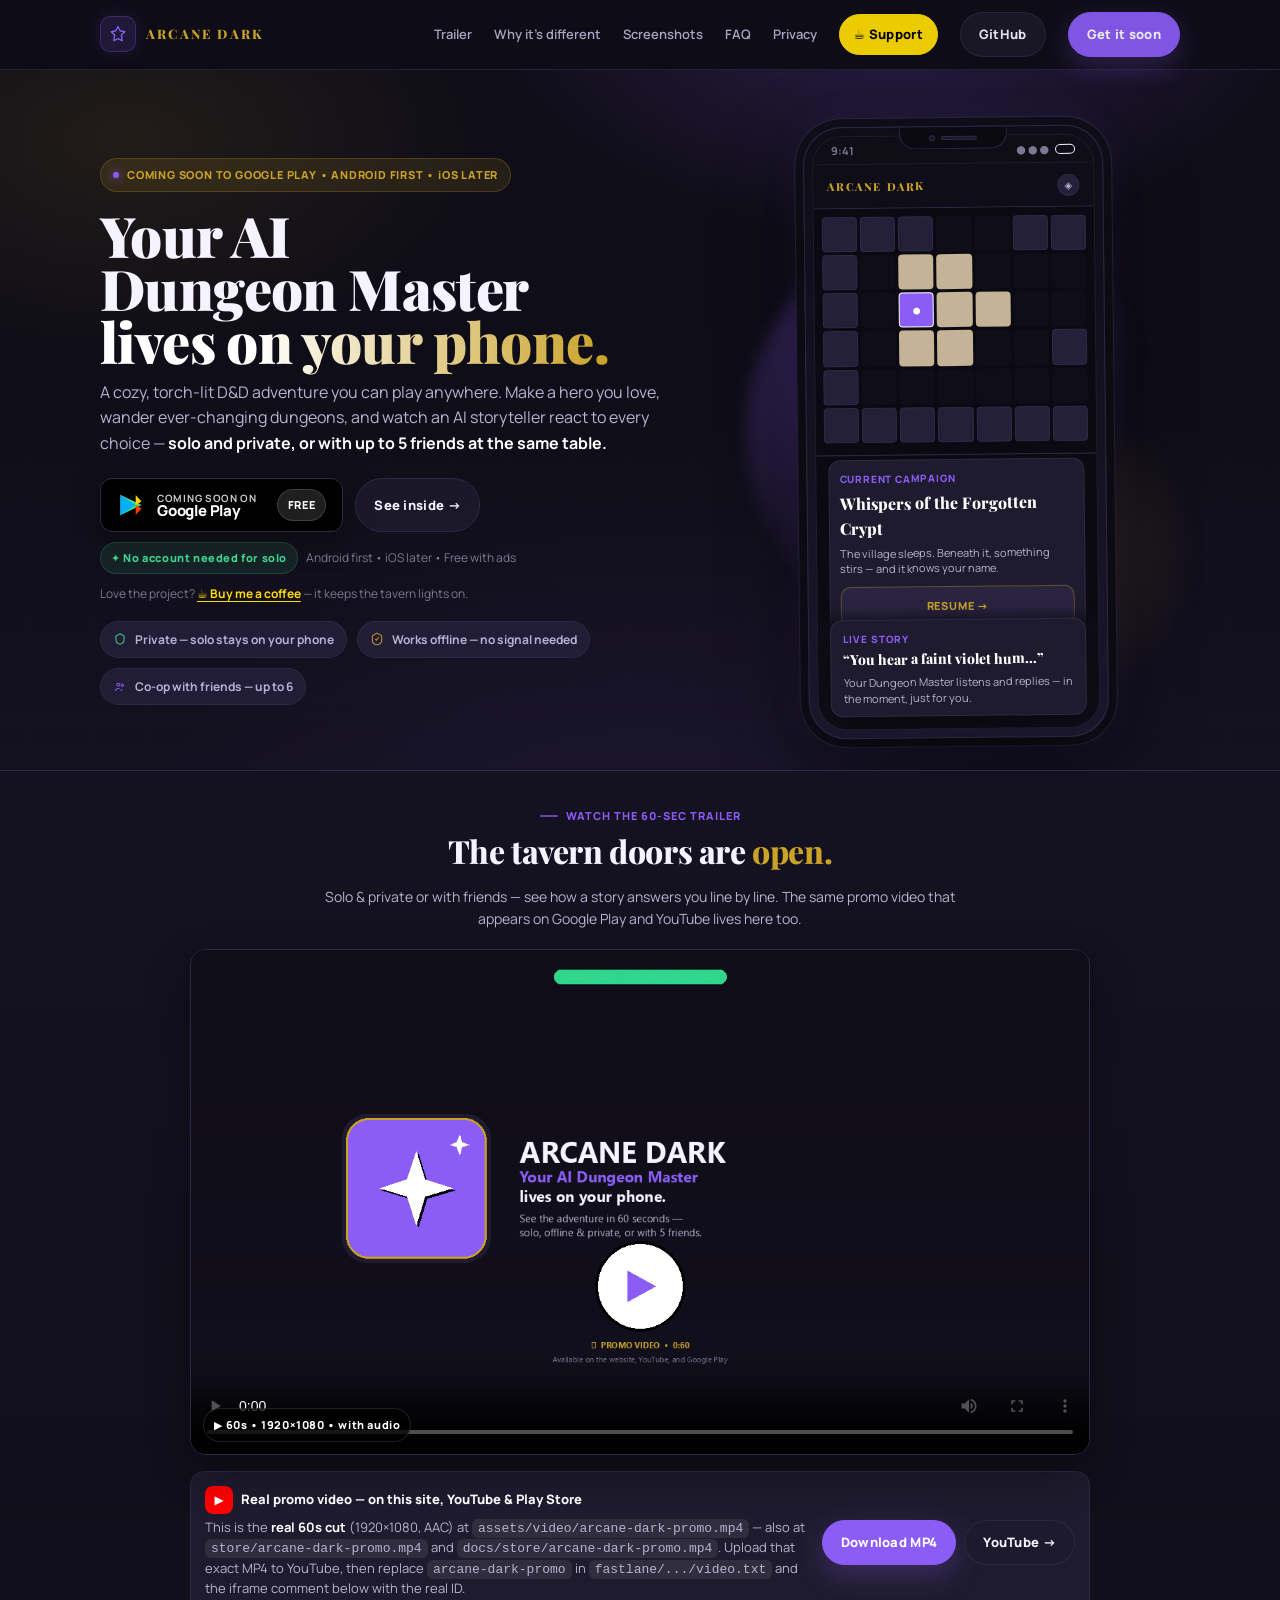
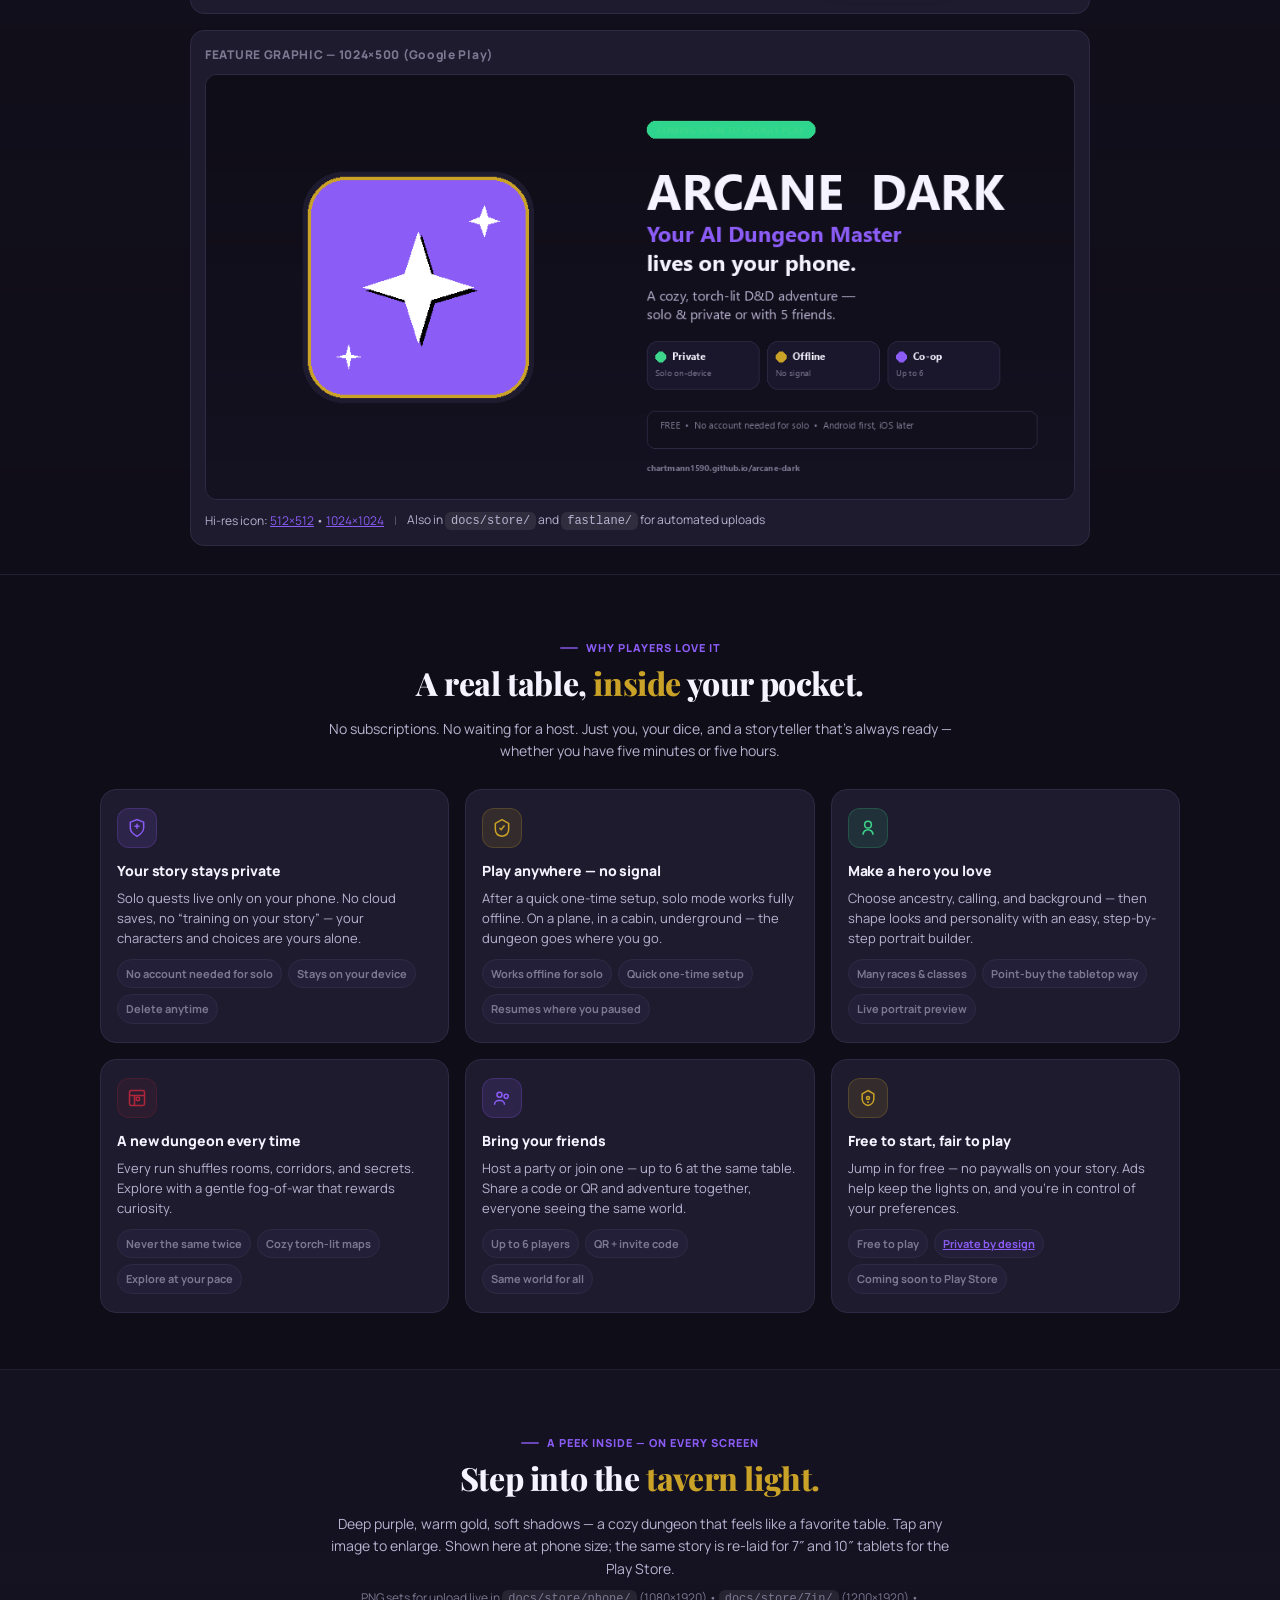
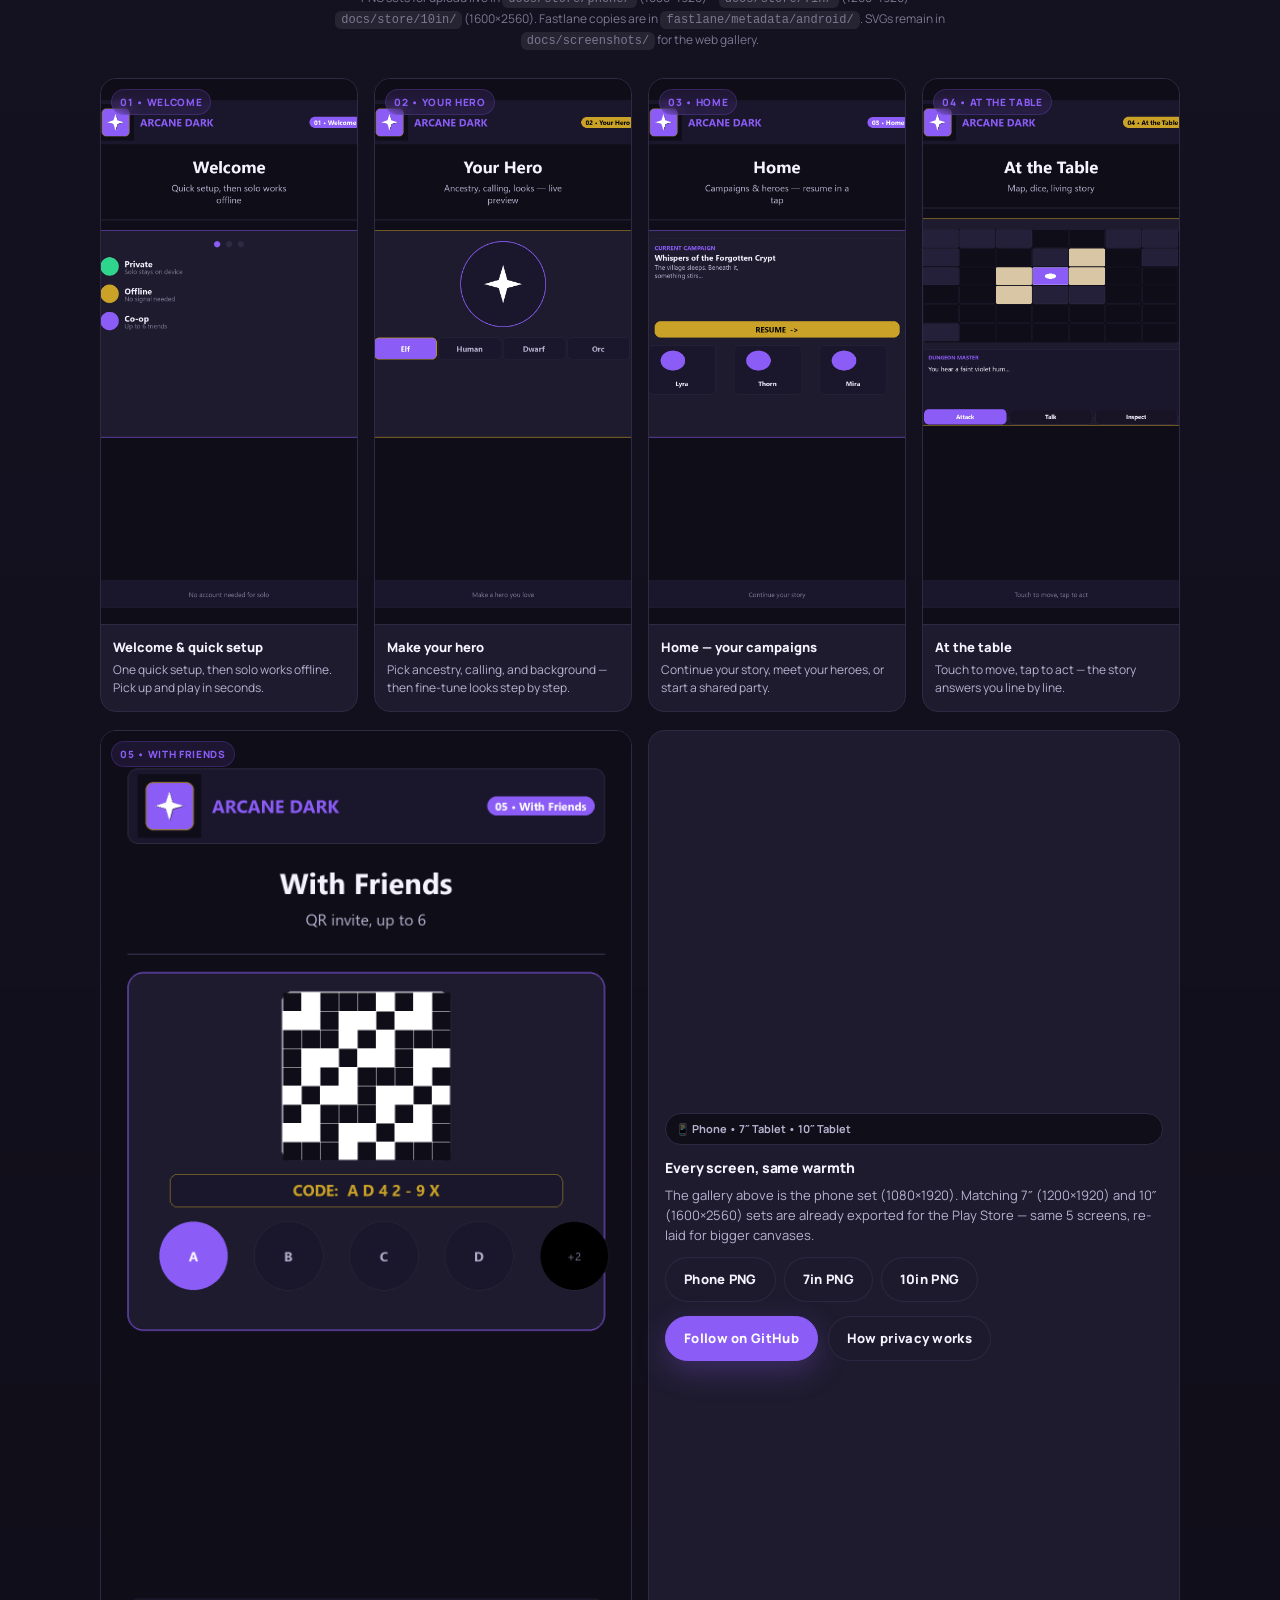
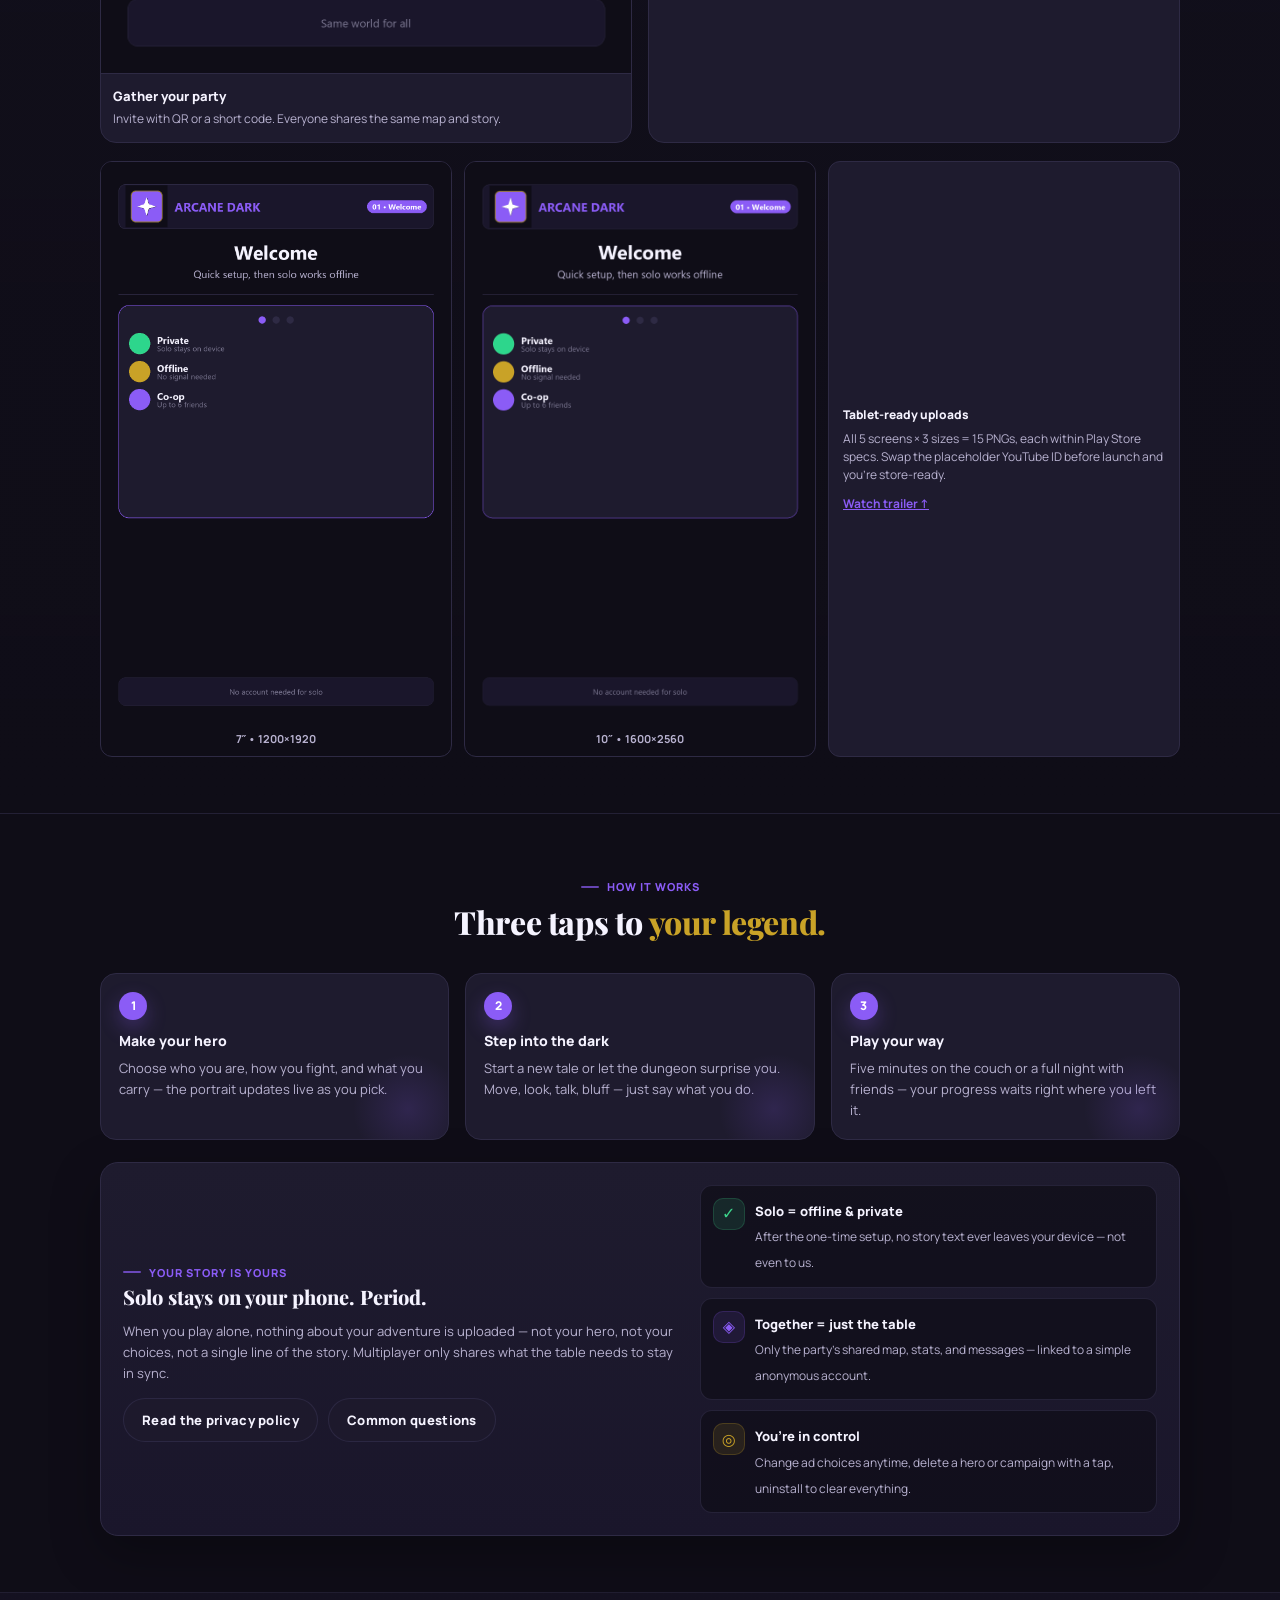
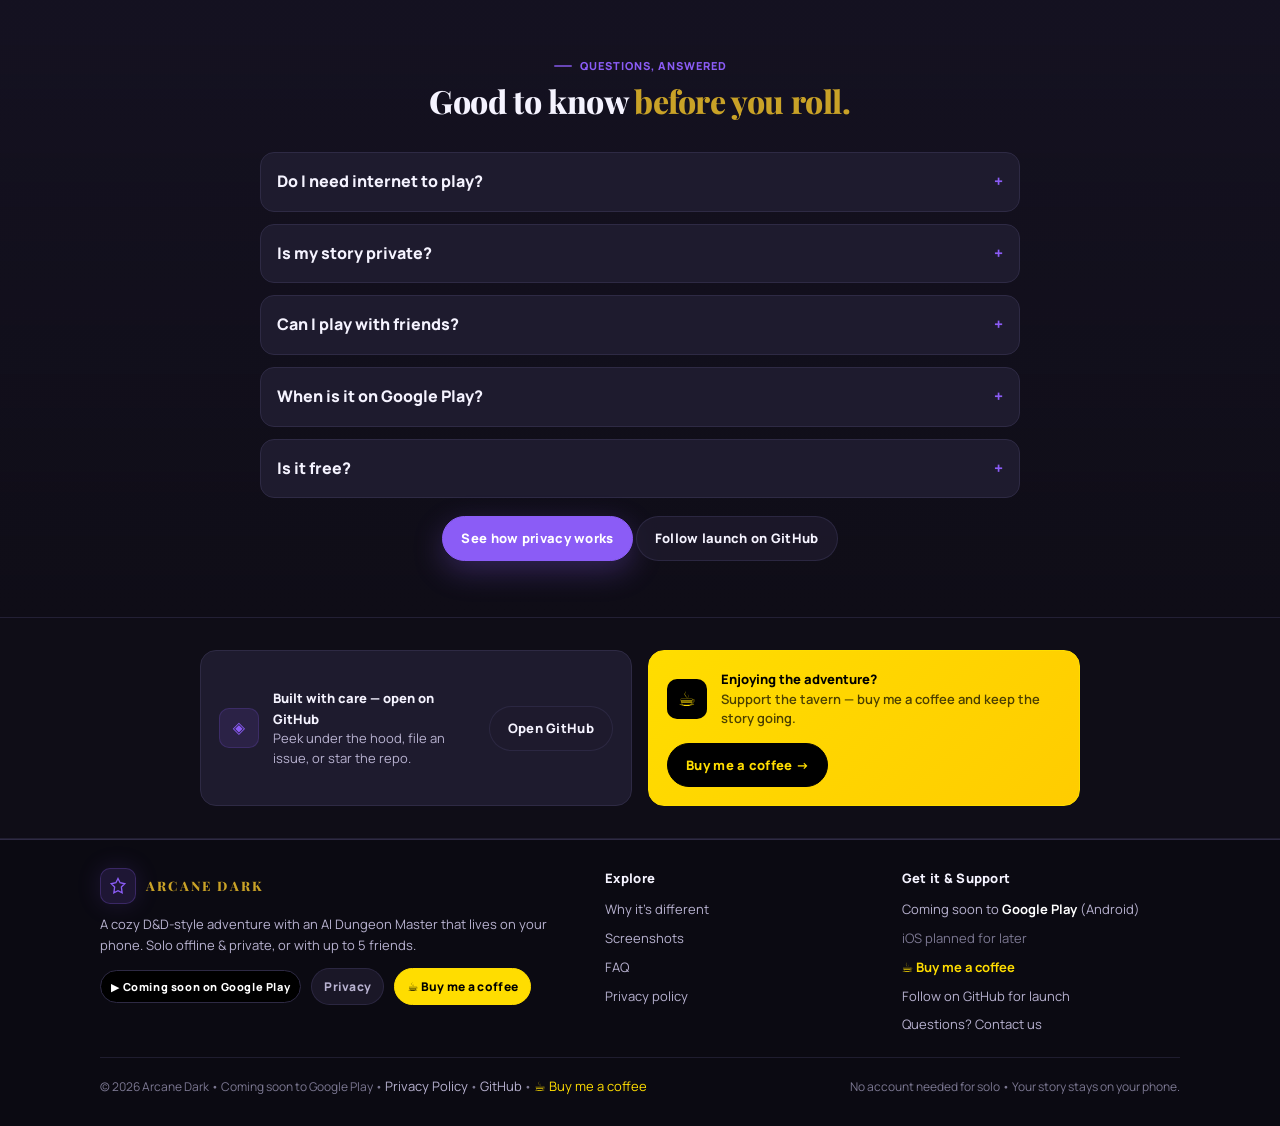
==== commit 039f0bd9: "Real 60s promo video (1920x1080, AAC) + tighten Play short description to 79 chars - Generated real " ====
--- a/docs/index.html
+++ b/docs/index.html
@@ -197,24 +197,29 @@
         <p>Solo & private or with friends — see how a story answers you line by line. The same promo video that appears on Google Play and YouTube lives here too.</p>
       </div>
       <div style="max-width:900px;margin:0 auto;display:grid;gap:16px">
-        <!-- YouTube + self-hosted fallback — replace YOUTUBE_VIDEO_ID before launch -->
+        <!-- Real promo video — self-hosted MP4 + YouTube. Upload MP4 to YouTube and replace YOUTUBE_VIDEO_ID -->
         <div style="position:relative;aspect-ratio:16/9;background:#0F0D17;border:1px solid var(--border);border-radius:16px;overflow:hidden;box-shadow:0 18px 40px rgba(0,0,0,0.35)">
-          <a href="https://www.youtube.com/watch?v=arcane-dark-promo" target="_blank" rel="noopener" aria-label="Watch Arcane Dark promo video on YouTube" style="display:block;width:100%;height:100%;text-decoration:none">
-            <img src="assets/img/promo-thumbnail.png" alt="Arcane Dark promo video thumbnail — Your AI Dungeon Master lives on your phone" style="width:100%;height:100%;object-fit:cover;display:block"/>
-            <span style="position:absolute;left:50%;top:50%;transform:translate(-50%,-50%);width:84px;height:84px;border-radius:999px;background:white;display:grid;place-items:center;box-shadow:0 10px 28px rgba(0,0,0,0.45);border:3px solid #8B5CF6"><span style="margin-left:4px;color:#8B5CF6;font-size:30px;line-height:1">▶</span></span>
-            <span style="position:absolute;bottom:12px;left:12px;padding:7px 10px;border-radius:999px;background:rgba(0,0,0,0.72);border:1px solid rgba(255,255,255,0.12);color:white;font-size:11px;font-weight:800;letter-spacing:0.6px">▶ Watch on YouTube — 0:60</span>
-          </a>
-          <!-- When video is live, replace anchor+img with:
-          <iframe width=\"100%\" height=\"100%\" src=\"https://www.youtube-nocookie.com/embed/YOUTUBE_VIDEO_ID?rel=0\" title=\"Arcane Dark — promo video\" frameborder=\"0\" allow=\"accelerometer; autoplay; clipboard-write; encrypted-media; gyroscope; picture-in-picture\" allowfullscreen style=\"position:absolute;inset:0;width:100%;height:100%\"></iframe>
-          -->
+          <video controls playsinline poster="assets/img/promo-thumbnail.png" style="width:100%;height:100%;display:block;background:#0F0D17" preload="metadata">
+            <source src="assets/video/arcane-dark-promo.mp4" type="video/mp4"/>
+            <!-- Fallback: thumbnail link to YouTube -->
+          </video>
+          <span style="position:absolute;bottom:12px;left:12px;padding:7px 10px;border-radius:999px;background:rgba(0,0,0,0.72);border:1px solid rgba(255,255,255,0.12);color:white;font-size:11px;font-weight:800;letter-spacing:0.6px">▶ 60s • 1920×1080 • with audio</span>
         </div>
         <div style="display:grid;grid-template-columns:1fr auto;gap:16px;align-items:center;background:var(--surface-card);border:1px solid var(--border);border-radius:14px;padding:14px">
           <div>
-            <div style="font-weight:800;font-size:13px;color:white;display:flex;gap:8px;align-items:center"><span style="width:28px;height:28px;border-radius:8px;background:#FF0000;color:white;display:grid;place-items:center;font-size:12px">▶</span> Promo video — also on the Play Store listing & YouTube</div>
-            <div style="margin-top:4px;color:var(--text-secondary);font-size:13px;line-height:1.5">Replace <code style="background:rgba(255,255,255,0.08);padding:2px 6px;border-radius:6px">YOUTUBE_VIDEO_ID</code> in this file with the uploaded YouTube ID before submission. The thumbnail at <code style="background:rgba(255,255,255,0.08);padding:2px 6px;border-radius:6px">assets/img/promo-thumbnail.png</code> (1280×720) is already used for the Play Store promo graphic.</div>
-          </div>
-          <a class="btn btn-ghost" href="https://www.youtube.com/watch?v=arcane-dark-promo" target="_blank" rel="noopener">Open YouTube →</a>
-        </div>
+            <div style="font-weight:800;font-size:13px;color:white;display:flex;gap:8px;align-items:center"><span style="width:28px;height:28px;border-radius:8px;background:#FF0000;color:white;display:grid;place-items:center;font-size:12px">▶</span> Real promo video — on this site, YouTube & Play Store</div>
+            <div style="margin-top:4px;color:var(--text-secondary);font-size:13px;line-height:1.5">This is the <strong style="color:white">real 60s cut</strong> (1920×1080, AAC) at <code style="background:rgba(255,255,255,0.08);padding:2px 6px;border-radius:6px">assets/video/arcane-dark-promo.mp4</code> — also at <code style="background:rgba(255,255,255,0.08);padding:2px 6px;border-radius:6px">store/arcane-dark-promo.mp4</code> and <code style="background:rgba(255,255,255,0.08);padding:2px 6px;border-radius:6px">docs/store/arcane-dark-promo.mp4</code>. Upload that exact MP4 to YouTube, then replace <code style="background:rgba(255,255,255,0.08);padding:2px 6px;border-radius:6px">arcane-dark-promo</code> in <code style="background:rgba(255,255,255,0.08);padding:2px 6px;border-radius:6px">fastlane/.../video.txt</code> and the iframe comment below with the real ID.</div>
+          </div>
+          <div style="display:flex;gap:8px;flex-wrap:wrap">
+            <a class="btn btn-primary" href="assets/video/arcane-dark-promo.mp4" download>Download MP4</a>
+            <a class="btn btn-ghost" href="https://www.youtube.com/watch?v=arcane-dark-promo" target="_blank" rel="noopener">YouTube →</a>
+          </div>
+        </div>
+        <!-- YouTube iframe (uncomment after upload):
+        <div style="position:relative;aspect-ratio:16/9;background:#0F0D17;border:1px solid var(--border);border-radius:16px;overflow:hidden">
+          <iframe width="100%" height="100%" src="https://www.youtube-nocookie.com/embed/YOUTUBE_VIDEO_ID?rel=0" title="Arcane Dark — promo video" frameborder="0" allow="accelerometer; autoplay; clipboard-write; encrypted-media; gyroscope; picture-in-picture" allowfullscreen style="position:absolute;inset:0;width:100%;height:100%"></iframe>
+        </div>
+        -->
         <!-- Feature graphic showcase -->
         <div style="background:var(--surface-card);border:1px solid var(--border);border-radius:14px;padding:14px">
           <div style="font-weight:800;font-size:12px;letter-spacing:0.7px;color:var(--text-muted)">FEATURE GRAPHIC — 1024×500 (Google Play)</div>
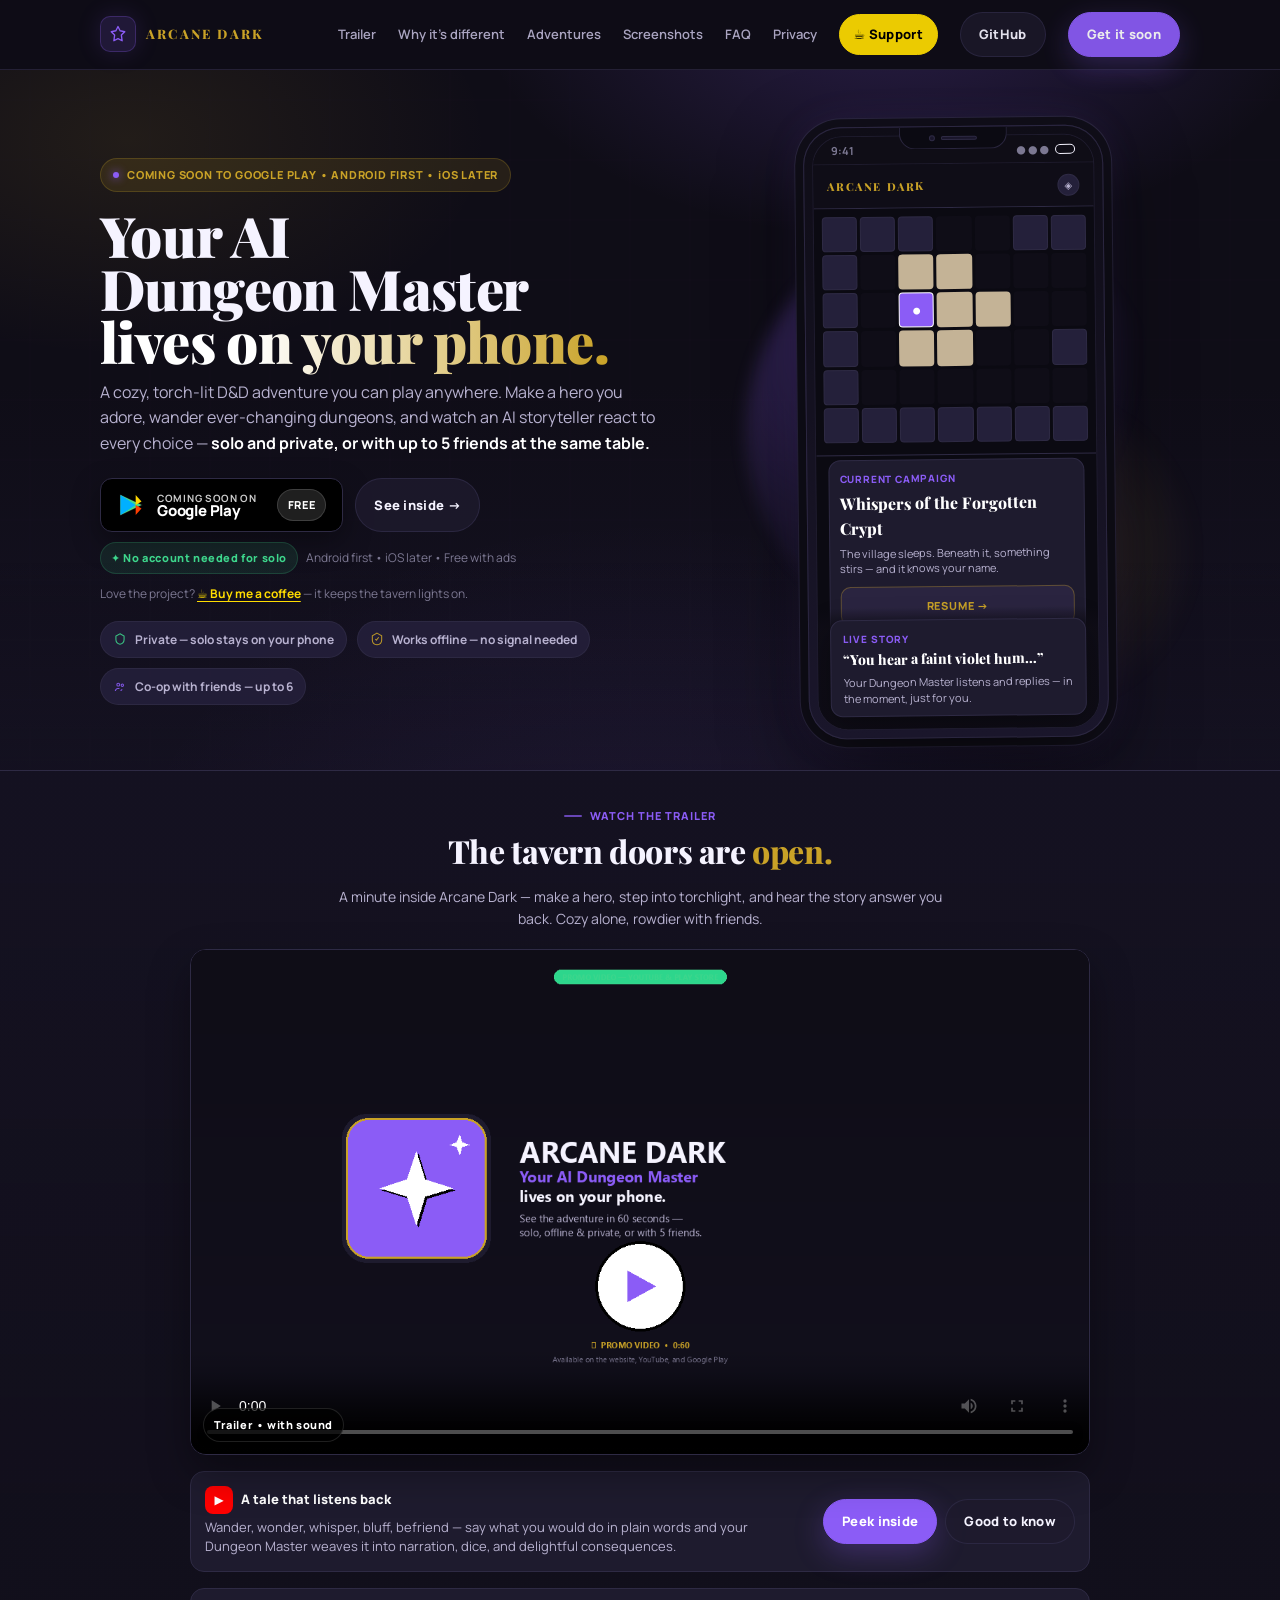
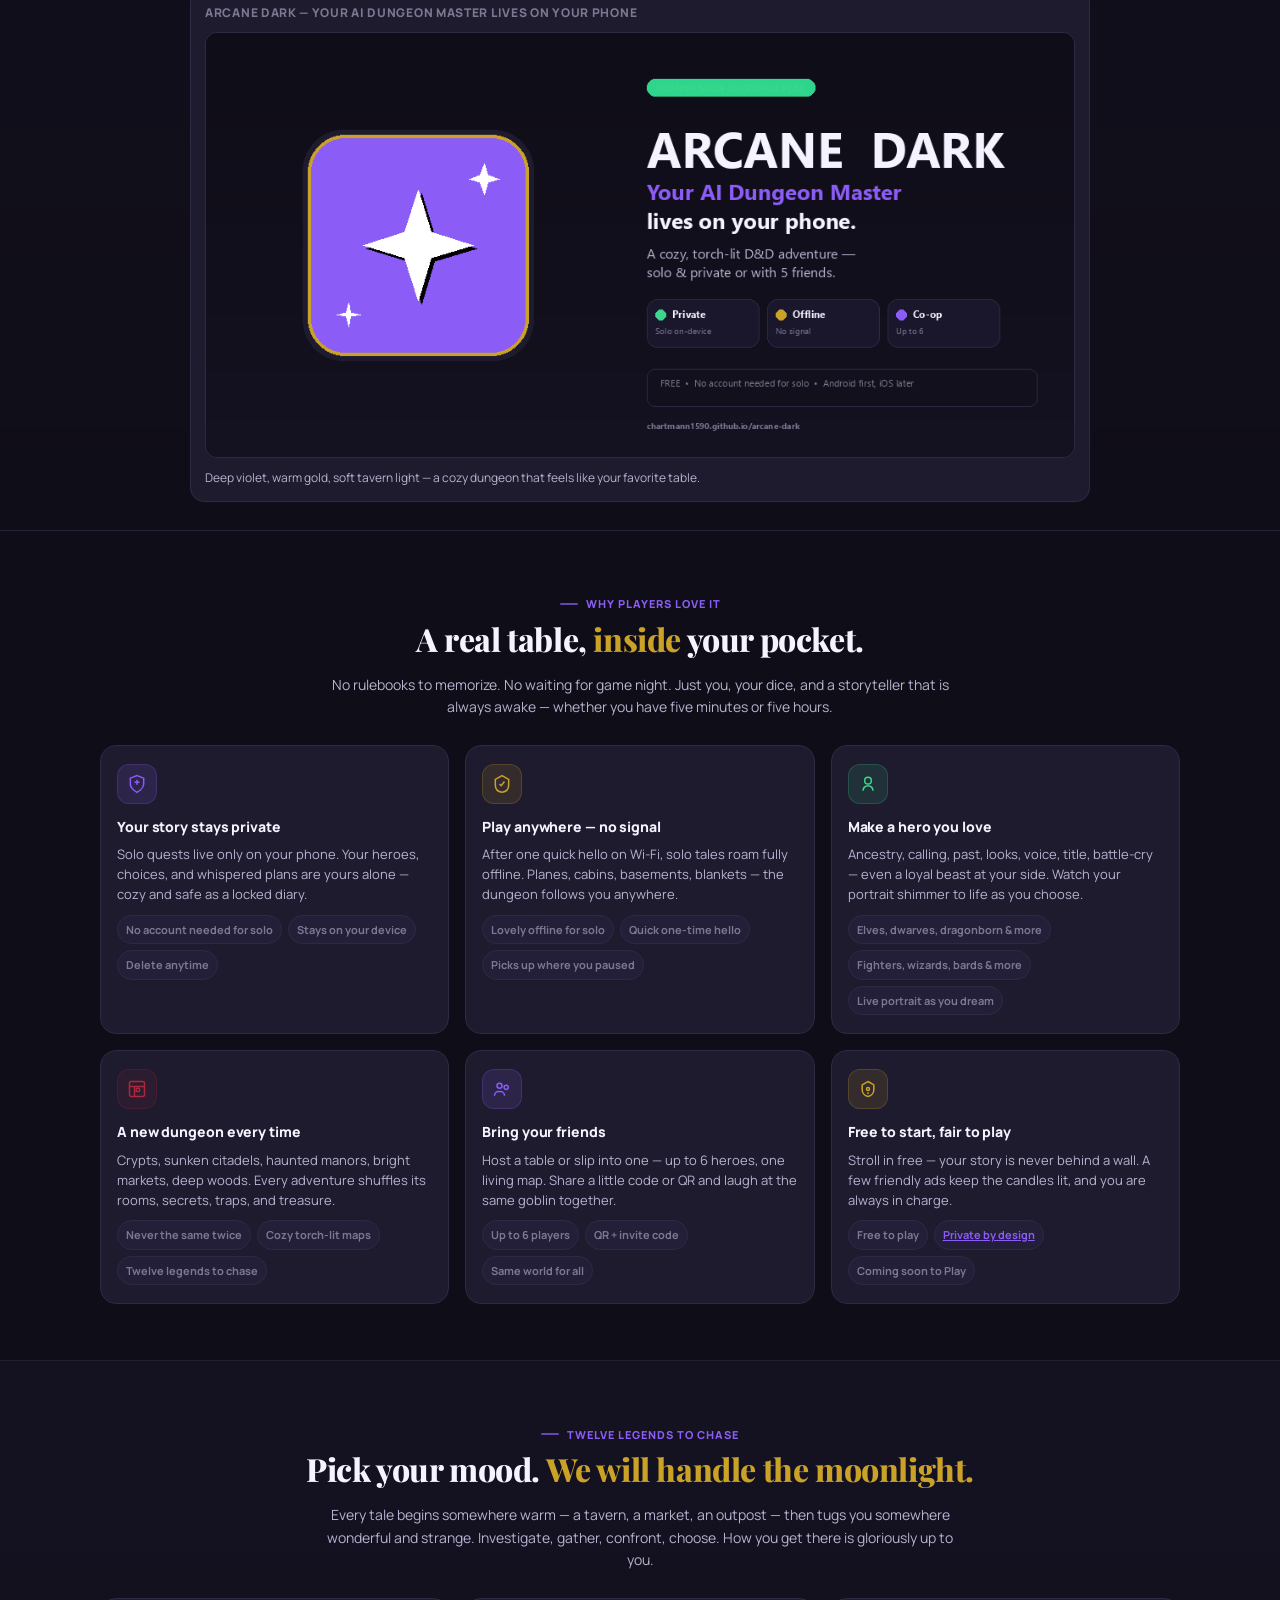
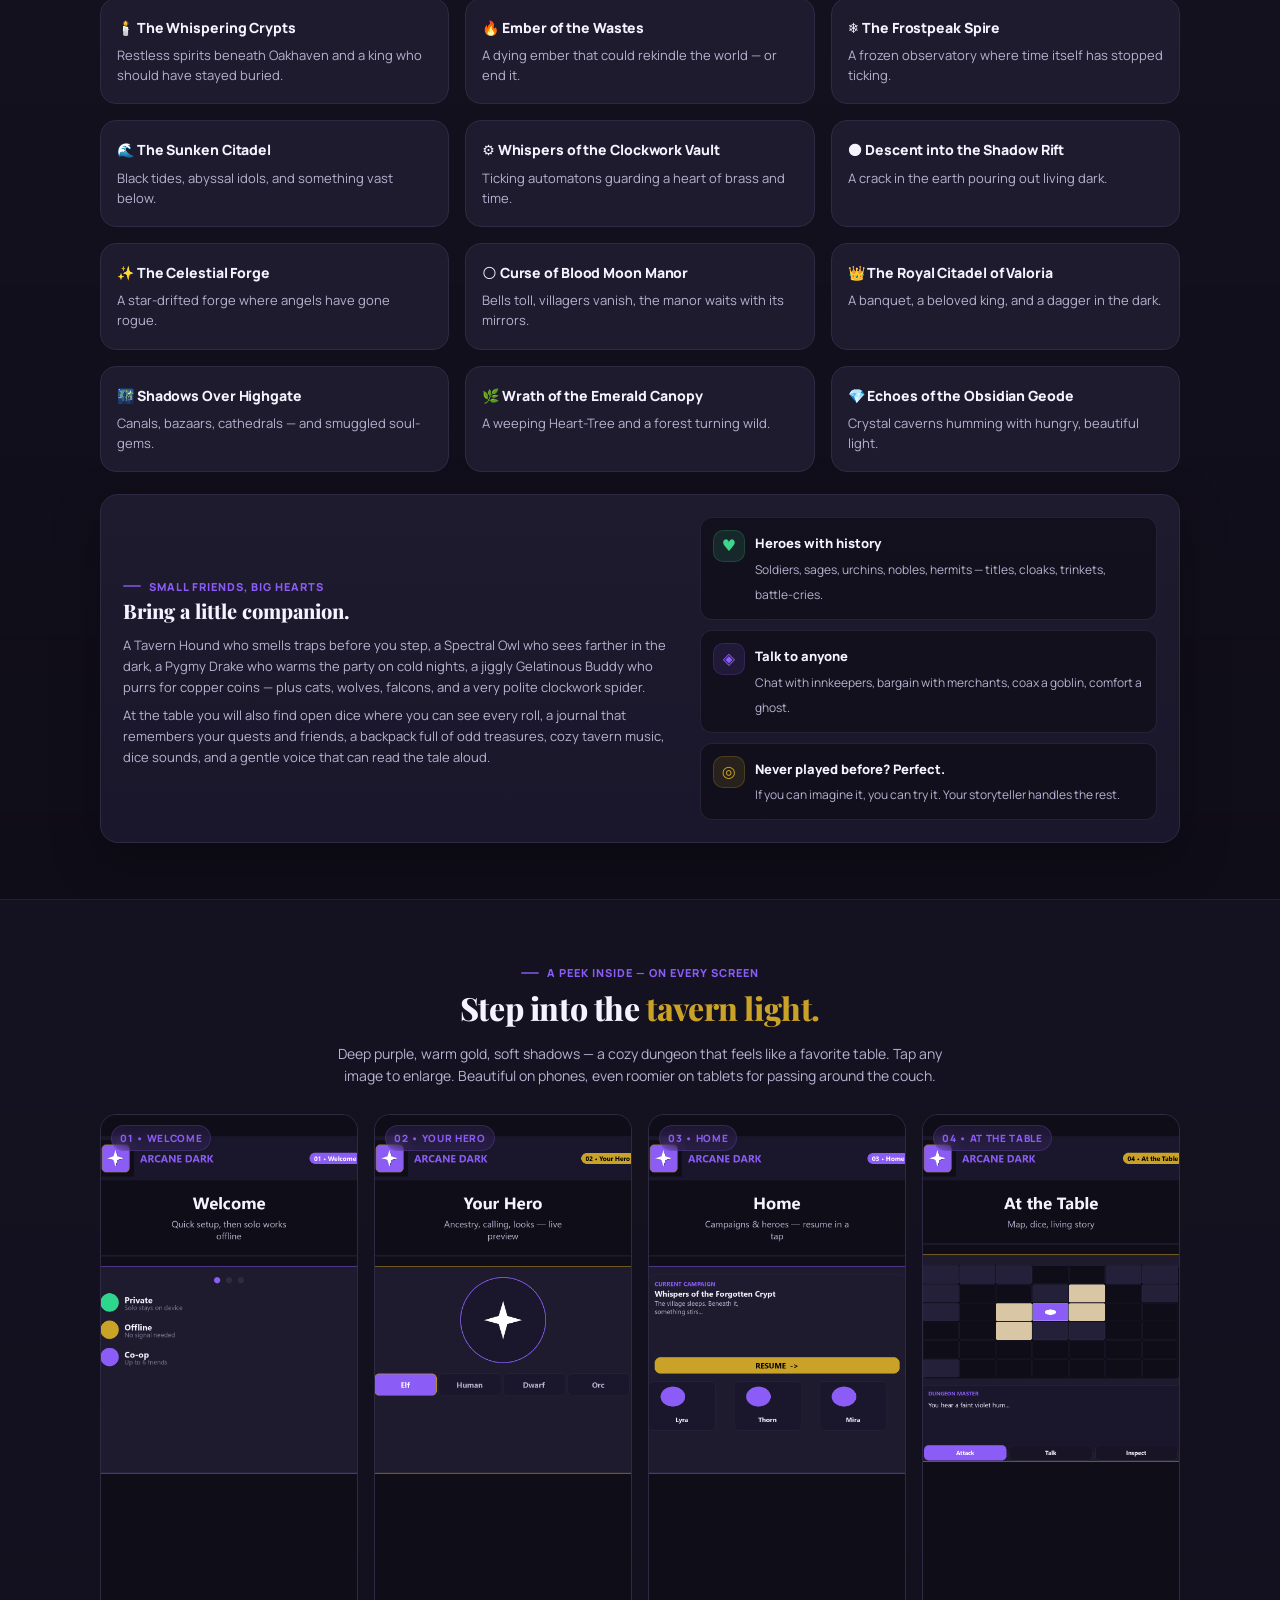
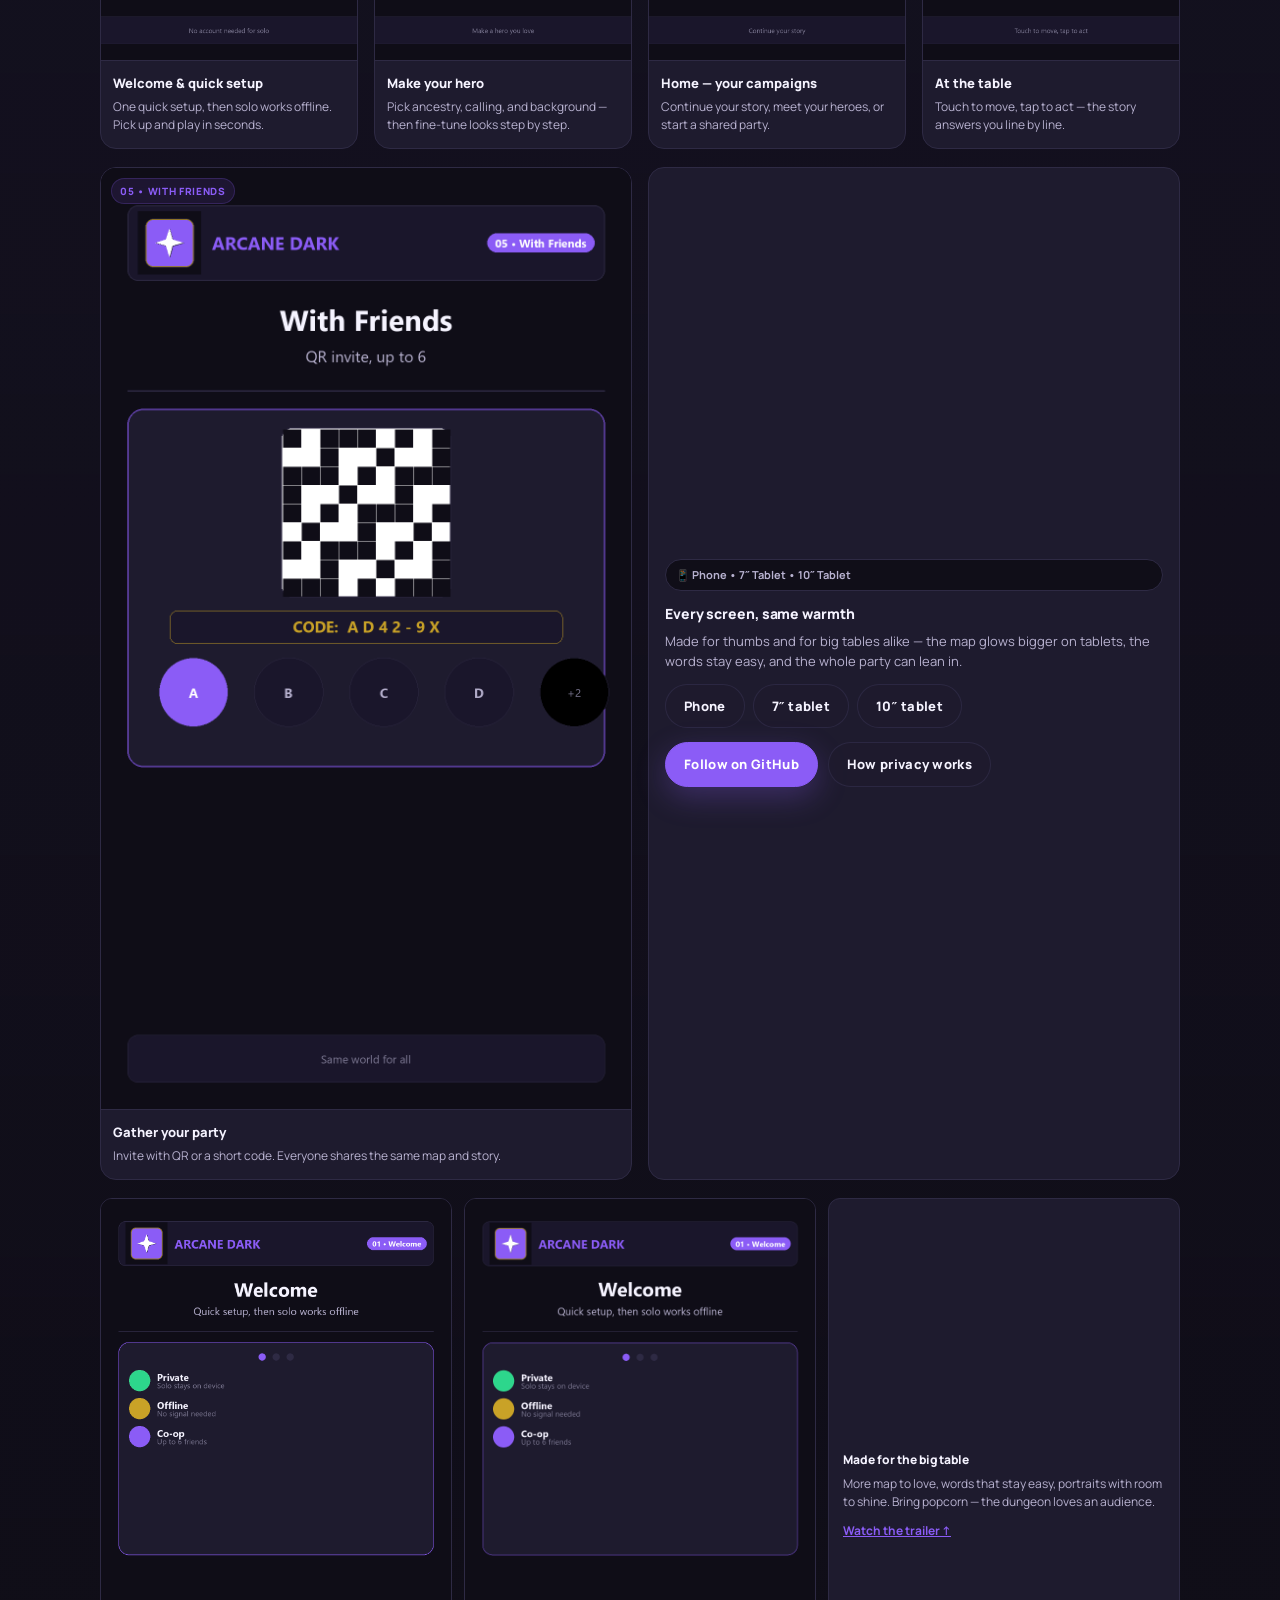
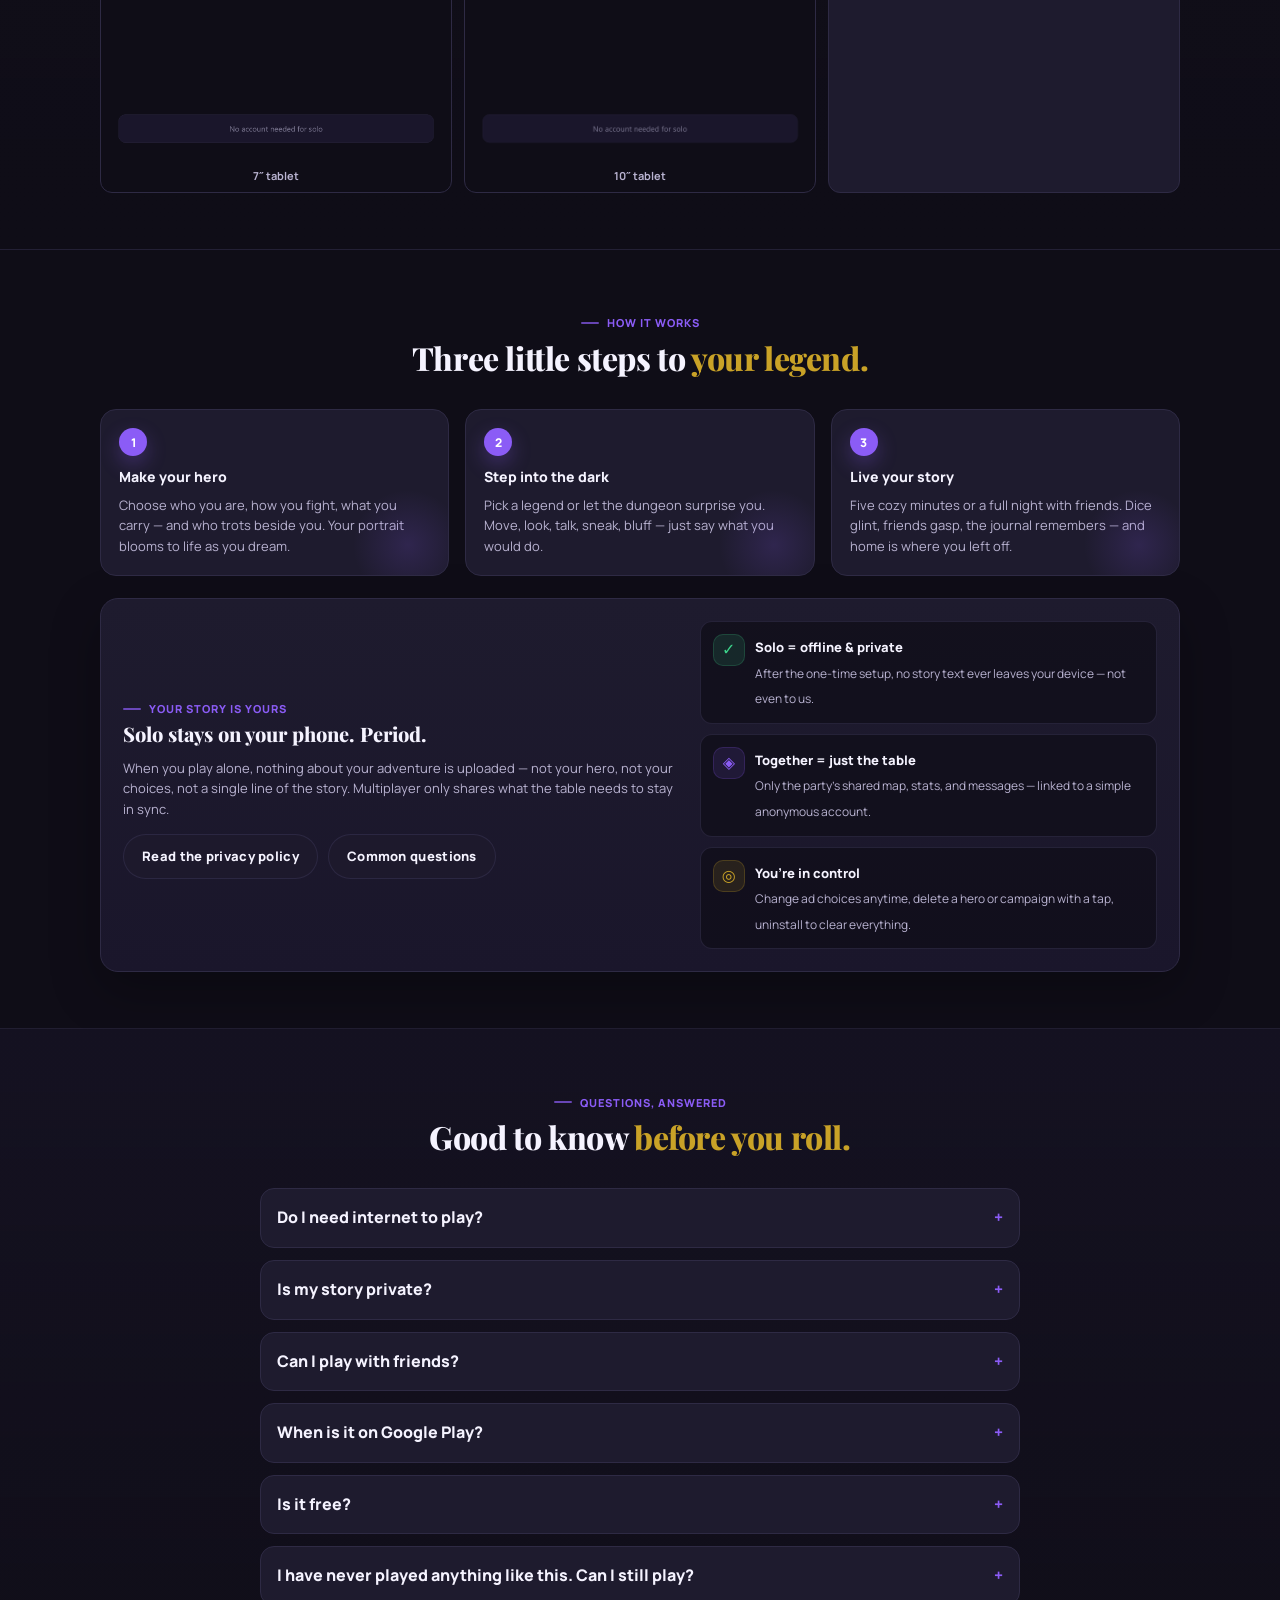
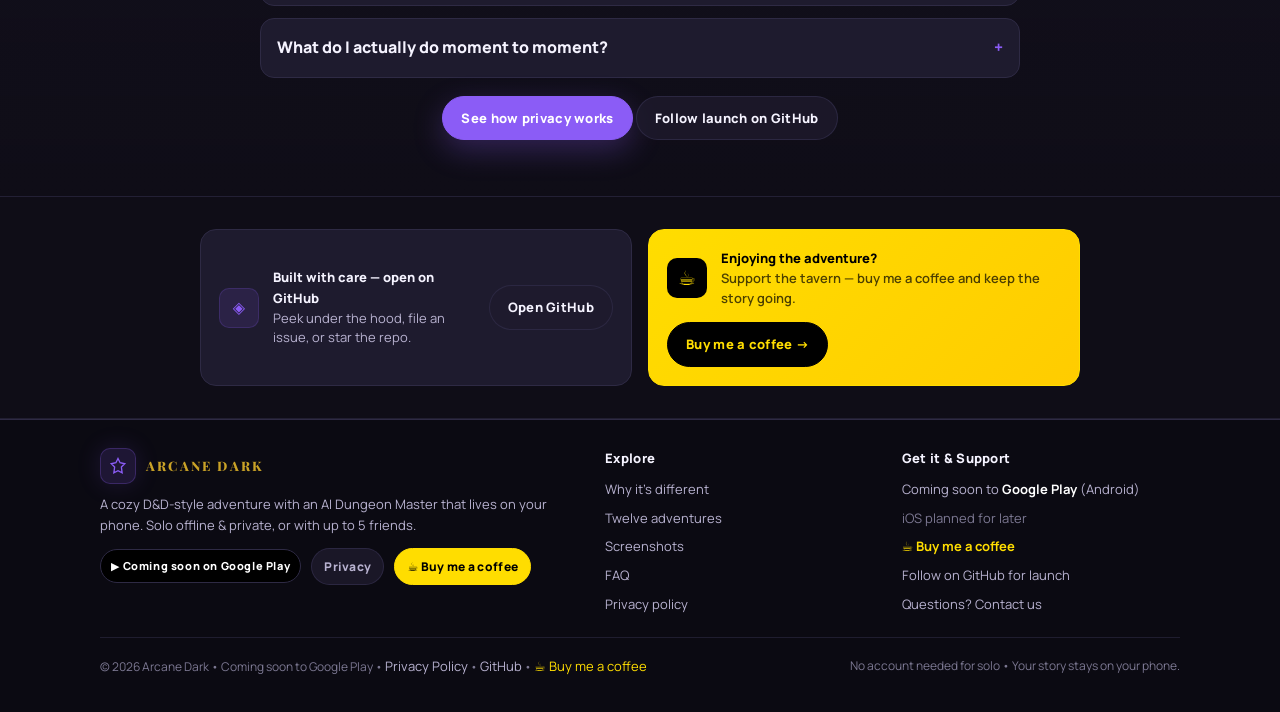
==== commit d4f5c2d6: "docs: wonderful customer-facing README and website, twelve legends, no tech jargon" ====
--- a/docs/index.html
+++ b/docs/index.html
@@ -85,6 +85,7 @@
       <div class="nav-links">
         <a href="#promo" class="hide-sm">Trailer</a>
         <a href="#features" class="hide-sm">Why it’s different</a>
+        <a href="#adventures" class="hide-sm">Adventures</a>
         <a href="#screenshots" class="hide-sm">Screenshots</a>
         <a href="#faq" class="hide-sm">FAQ</a>
         <a href="privacy.html">Privacy</a>
@@ -102,7 +103,7 @@
         <div class="pill"><span class="dot" aria-hidden="true"></span> COMING SOON TO GOOGLE PLAY • ANDROID FIRST • iOS LATER</div>
         <h1>Your AI<br/>Dungeon Master<br/><span>lives on your phone.</span></h1>
         <p class="lead">
-          A cozy, torch-lit D&amp;D adventure you can play anywhere. Make a hero you love, wander ever-changing dungeons, and watch an AI storyteller react to every choice — <strong style="color:white">solo and private, or with up to 5 friends at the same table.</strong>
+          A cozy, torch-lit D&amp;D adventure you can play anywhere. Make a hero you adore, wander ever-changing dungeons, and watch an AI storyteller react to every choice — <strong style="color:white">solo and private, or with up to 5 friends at the same table.</strong>
         </p>
 
         <!-- Play Store coming soon -->
@@ -192,44 +193,36 @@
   <section id="promo" class="section alt" style="padding-top:28px;padding-bottom:28px">
     <div class="container reveal">
       <div class="section-head" style="margin-bottom:18px">
-        <div class="kicker-label">Watch the 60-sec trailer</div>
+        <div class="kicker-label">Watch the trailer</div>
         <h2>The tavern doors are <em>open.</em></h2>
-        <p>Solo & private or with friends — see how a story answers you line by line. The same promo video that appears on Google Play and YouTube lives here too.</p>
+        <p>A minute inside Arcane Dark — make a hero, step into torchlight, and hear the story answer you back. Cozy alone, rowdier with friends.</p>
       </div>
       <div style="max-width:900px;margin:0 auto;display:grid;gap:16px">
-        <!-- Real promo video — self-hosted MP4 + YouTube. Upload MP4 to YouTube and replace YOUTUBE_VIDEO_ID -->
         <div style="position:relative;aspect-ratio:16/9;background:#0F0D17;border:1px solid var(--border);border-radius:16px;overflow:hidden;box-shadow:0 18px 40px rgba(0,0,0,0.35)">
           <video controls playsinline poster="assets/img/promo-thumbnail.png" style="width:100%;height:100%;display:block;background:#0F0D17" preload="metadata">
             <source src="assets/video/arcane-dark-promo.mp4" type="video/mp4"/>
-            <!-- Fallback: thumbnail link to YouTube -->
+            <!-- Fallback poster links to trailer -->
           </video>
-          <span style="position:absolute;bottom:12px;left:12px;padding:7px 10px;border-radius:999px;background:rgba(0,0,0,0.72);border:1px solid rgba(255,255,255,0.12);color:white;font-size:11px;font-weight:800;letter-spacing:0.6px">▶ 60s • 1920×1080 • with audio</span>
+          <span style="position:absolute;bottom:12px;left:12px;padding:7px 10px;border-radius:999px;background:rgba(0,0,0,0.72);border:1px solid rgba(255,255,255,0.12);color:white;font-size:11px;font-weight:800;letter-spacing:0.6px">Trailer • with sound</span>
         </div>
         <div style="display:grid;grid-template-columns:1fr auto;gap:16px;align-items:center;background:var(--surface-card);border:1px solid var(--border);border-radius:14px;padding:14px">
           <div>
-            <div style="font-weight:800;font-size:13px;color:white;display:flex;gap:8px;align-items:center"><span style="width:28px;height:28px;border-radius:8px;background:#FF0000;color:white;display:grid;place-items:center;font-size:12px">▶</span> Real promo video — on this site, YouTube & Play Store</div>
-            <div style="margin-top:4px;color:var(--text-secondary);font-size:13px;line-height:1.5">This is the <strong style="color:white">real 60s cut</strong> (1920×1080, AAC) at <code style="background:rgba(255,255,255,0.08);padding:2px 6px;border-radius:6px">assets/video/arcane-dark-promo.mp4</code> — also at <code style="background:rgba(255,255,255,0.08);padding:2px 6px;border-radius:6px">store/arcane-dark-promo.mp4</code> and <code style="background:rgba(255,255,255,0.08);padding:2px 6px;border-radius:6px">docs/store/arcane-dark-promo.mp4</code>. Upload that exact MP4 to YouTube, then replace <code style="background:rgba(255,255,255,0.08);padding:2px 6px;border-radius:6px">arcane-dark-promo</code> in <code style="background:rgba(255,255,255,0.08);padding:2px 6px;border-radius:6px">fastlane/.../video.txt</code> and the iframe comment below with the real ID.</div>
+            <div style="font-weight:800;font-size:13px;color:white;display:flex;gap:8px;align-items:center"><span style="width:28px;height:28px;border-radius:8px;background:#FF0000;color:white;display:grid;place-items:center;font-size:12px">▶</span> A tale that listens back</div>
+            <div style="margin-top:4px;color:var(--text-secondary);font-size:13px;line-height:1.5">Wander, wonder, whisper, bluff, befriend — say what you would do in plain words and your Dungeon Master weaves it into narration, dice, and delightful consequences.</div>
           </div>
           <div style="display:flex;gap:8px;flex-wrap:wrap">
-            <a class="btn btn-primary" href="assets/video/arcane-dark-promo.mp4" download>Download MP4</a>
-            <a class="btn btn-ghost" href="https://www.youtube.com/watch?v=arcane-dark-promo" target="_blank" rel="noopener">YouTube →</a>
-          </div>
-        </div>
-        <!-- YouTube iframe (uncomment after upload):
-        <div style="position:relative;aspect-ratio:16/9;background:#0F0D17;border:1px solid var(--border);border-radius:16px;overflow:hidden">
-          <iframe width="100%" height="100%" src="https://www.youtube-nocookie.com/embed/YOUTUBE_VIDEO_ID?rel=0" title="Arcane Dark — promo video" frameborder="0" allow="accelerometer; autoplay; clipboard-write; encrypted-media; gyroscope; picture-in-picture" allowfullscreen style="position:absolute;inset:0;width:100%;height:100%"></iframe>
-        </div>
-        -->
+            <a class="btn btn-primary" href="#screenshots">Peek inside</a>
+            <a class="btn btn-ghost" href="#faq">Good to know</a>
+          </div>
+        </div>
         <!-- Feature graphic showcase -->
         <div style="background:var(--surface-card);border:1px solid var(--border);border-radius:14px;padding:14px">
-          <div style="font-weight:800;font-size:12px;letter-spacing:0.7px;color:var(--text-muted)">FEATURE GRAPHIC — 1024×500 (Google Play)</div>
+          <div style="font-weight:800;font-size:12px;letter-spacing:0.7px;color:var(--text-muted)">ARCANE DARK — YOUR AI DUNGEON MASTER LIVES ON YOUR PHONE</div>
           <div style="margin-top:10px;border:1px solid var(--border);border-radius:12px;overflow:hidden;background:#0F0D17">
-            <img src="assets/img/feature-graphic.png" alt="Arcane Dark feature graphic 1024×500 — ARCANE DARK Your AI Dungeon Master lives on your phone" style="width:100%;height:auto;display:block"/>
-          </div>
-          <div style="margin-top:10px;display:flex;gap:10px;flex-wrap:wrap;align-items:center;color:var(--text-secondary);font-size:12px">
-            <span>Hi-res icon: <a href="assets/img/icon-512.png" style="color:var(--violet);text-decoration:underline">512×512</a> • <a href="assets/img/icon-1024.png" style="color:var(--violet);text-decoration:underline">1024×1024</a></span>
-            <span style="opacity:0.4">|</span>
-            <span>Also in <code style="background:rgba(255,255,255,0.08);padding:2px 6px;border-radius:6px">docs/store/</code> and <code style="background:rgba(255,255,255,0.08);padding:2px 6px;border-radius:6px">fastlane/</code> for automated uploads</span>
+            <img src="assets/img/feature-graphic.png" alt="Arcane Dark — Your AI Dungeon Master lives on your phone" style="width:100%;height:auto;display:block"/>
+          </div>
+          <div style="margin-top:10px;color:var(--text-secondary);font-size:12px">
+            Deep violet, warm gold, soft tavern light — a cozy dungeon that feels like your favorite table.
           </div>
         </div>
       </div>
@@ -242,7 +235,7 @@
       <div class="section-head reveal">
         <div class="kicker-label">Why players love it</div>
         <h2>A real table, <em>inside</em> your pocket.</h2>
-        <p>No subscriptions. No waiting for a host. Just you, your dice, and a storyteller that’s always ready — whether you have five minutes or five hours.</p>
+        <p>No rulebooks to memorize. No waiting for game night. Just you, your dice, and a storyteller that is always awake — whether you have five minutes or five hours.</p>
       </div>
 
       <div class="features reveal">
@@ -251,7 +244,7 @@
             <svg width="20" height="20" viewBox="0 0 24 24" fill="none" stroke="currentColor" stroke-width="1.8"><path d="M12 22s8-4 8-10V5l-8-3-8 3v7c0 6 8 10 8 10z"/><path d="M9 10h6M12 7v6"/></svg>
           </div>
           <h3>Your story stays private</h3>
-          <p>Solo quests live only on your phone. No cloud saves, no “training on your story” — your characters and choices are yours alone.</p>
+          <p>Solo quests live only on your phone. Your heroes, choices, and whispered plans are yours alone — cozy and safe as a locked diary.</p>
           <ul><li>No account needed for solo</li><li>Stays on your device</li><li>Delete anytime</li></ul>
         </div>
         <div class="feature">
@@ -259,31 +252,31 @@
             <svg width="20" height="20" viewBox="0 0 24 24" fill="none" stroke="currentColor" stroke-width="1.8"><path d="M12 2l8 4.5v7c0 4-2.7 7.7-8 8.5-5.3-.8-8-4.5-8-8.5v-7L12 2z"/><path d="M9 12l2 2 4-5"/></svg>
           </div>
           <h3>Play anywhere — no signal</h3>
-          <p>After a quick one-time setup, solo mode works fully offline. On a plane, in a cabin, underground — the dungeon goes where you go.</p>
-          <ul><li>Works offline for solo</li><li>Quick one-time setup</li><li>Resumes where you paused</li></ul>
+          <p>After one quick hello on Wi-Fi, solo tales roam fully offline. Planes, cabins, basements, blankets — the dungeon follows you anywhere.</p>
+          <ul><li>Lovely offline for solo</li><li>Quick one-time hello</li><li>Picks up where you paused</li></ul>
         </div>
         <div class="feature">
           <div class="feature-icon" aria-hidden="true">
             <svg width="20" height="20" viewBox="0 0 24 24" fill="none" stroke="currentColor" stroke-width="1.8"><circle cx="12" cy="8" r="4"/><path d="M6 20c0-3.3 2.7-6 6-6s6 2.7 6 6"/></svg>
           </div>
           <h3>Make a hero you love</h3>
-          <p>Choose ancestry, calling, and background — then shape looks and personality with an easy, step-by-step portrait builder.</p>
-          <ul><li>Many races & classes</li><li>Point-buy the tabletop way</li><li>Live portrait preview</li></ul>
+          <p>Ancestry, calling, past, looks, voice, title, battle-cry — even a loyal beast at your side. Watch your portrait shimmer to life as you choose.</p>
+          <ul><li>Elves, dwarves, dragonborn & more</li><li>Fighters, wizards, bards & more</li><li>Live portrait as you dream</li></ul>
         </div>
         <div class="feature">
           <div class="feature-icon" aria-hidden="true">
             <svg width="20" height="20" viewBox="0 0 24 24" fill="none" stroke="currentColor" stroke-width="1.8"><rect x="3" y="3" width="18" height="18" rx="2"/><path d="M3 9h18M9 21V9"/><rect x="11" y="11" width="4" height="4" rx="1"/></svg>
           </div>
           <h3>A new dungeon every time</h3>
-          <p>Every run shuffles rooms, corridors, and secrets. Explore with a gentle fog-of-war that rewards curiosity.</p>
-          <ul><li>Never the same twice</li><li>Cozy torch-lit maps</li><li>Explore at your pace</li></ul>
+          <p>Crypts, sunken citadels, haunted manors, bright markets, deep woods. Every adventure shuffles its rooms, secrets, traps, and treasure.</p>
+          <ul><li>Never the same twice</li><li>Cozy torch-lit maps</li><li>Twelve legends to chase</li></ul>
         </div>
         <div class="feature">
           <div class="feature-icon" aria-hidden="true">
             <svg width="20" height="20" viewBox="0 0 24 24" fill="none" stroke="currentColor" stroke-width="1.8"><circle cx="9" cy="8" r="3"/><circle cx="17" cy="10" r="2.5"/><path d="M3 20c0-2.8 2.2-5 5-5h2c2.8 0 5 2.2 5 5"/></svg>
           </div>
           <h3>Bring your friends</h3>
-          <p>Host a party or join one — up to 6 at the same table. Share a code or QR and adventure together, everyone seeing the same world.</p>
+          <p>Host a table or slip into one — up to 6 heroes, one living map. Share a little code or QR and laugh at the same goblin together.</p>
           <ul><li>Up to 6 players</li><li>QR + invite code</li><li>Same world for all</li></ul>
         </div>
         <div class="feature">
@@ -291,8 +284,46 @@
             <svg width="20" height="20" viewBox="0 0 24 24" fill="none" stroke="currentColor" stroke-width="1.8"><path d="M12 3l7 4v6c0 3.8-2.6 7.3-7 8-4.4-.7-7-4.2-7-8V7l7-4z"/><circle cx="12" cy="12" r="1.8"/><path d="M12 16v2"/></svg>
           </div>
           <h3>Free to start, fair to play</h3>
-          <p>Jump in for free — no paywalls on your story. Ads help keep the lights on, and you’re in control of your preferences.</p>
-          <ul><li>Free to play</li><li><a href="privacy.html" style="color:var(--violet);text-decoration:underline">Private by design</a></li><li>Coming soon to Play Store</li></ul>
+          <p>Stroll in free — your story is never behind a wall. A few friendly ads keep the candles lit, and you are always in charge.</p>
+          <ul><li>Free to play</li><li><a href="privacy.html" style="color:var(--violet);text-decoration:underline">Private by design</a></li><li>Coming soon to Play</li></ul>
+        </div>
+      </div>
+    </div>
+  </section>
+
+  <!-- ADVENTURES — twelve legends -->
+  <section id="adventures" class="section alt">
+    <div class="container">
+      <div class="section-head reveal">
+        <div class="kicker-label">Twelve legends to chase</div>
+        <h2>Pick your mood. <em>We will handle the moonlight.</em></h2>
+        <p>Every tale begins somewhere warm — a tavern, a market, an outpost — then tugs you somewhere wonderful and strange. Investigate, gather, confront, choose. How you get there is gloriously up to you.</p>
+      </div>
+      <div class="features reveal">
+        <div class="feature"><h3>🕯️ The Whispering Crypts</h3><p>Restless spirits beneath Oakhaven and a king who should have stayed buried.</p></div>
+        <div class="feature"><h3>🔥 Ember of the Wastes</h3><p>A dying ember that could rekindle the world — or end it.</p></div>
+        <div class="feature"><h3>❄️ The Frostpeak Spire</h3><p>A frozen observatory where time itself has stopped ticking.</p></div>
+        <div class="feature"><h3>🌊 The Sunken Citadel</h3><p>Black tides, abyssal idols, and something vast below.</p></div>
+        <div class="feature"><h3>⚙️ Whispers of the Clockwork Vault</h3><p>Ticking automatons guarding a heart of brass and time.</p></div>
+        <div class="feature"><h3>🌑 Descent into the Shadow Rift</h3><p>A crack in the earth pouring out living dark.</p></div>
+        <div class="feature"><h3>✨ The Celestial Forge</h3><p>A star-drifted forge where angels have gone rogue.</p></div>
+        <div class="feature"><h3>🌕 Curse of Blood Moon Manor</h3><p>Bells toll, villagers vanish, the manor waits with its mirrors.</p></div>
+        <div class="feature"><h3>👑 The Royal Citadel of Valoria</h3><p>A banquet, a beloved king, and a dagger in the dark.</p></div>
+        <div class="feature"><h3>🌃 Shadows Over Highgate</h3><p>Canals, bazaars, cathedrals — and smuggled soul-gems.</p></div>
+        <div class="feature"><h3>🌿 Wrath of the Emerald Canopy</h3><p>A weeping Heart-Tree and a forest turning wild.</p></div>
+        <div class="feature"><h3>💎 Echoes of the Obsidian Geode</h3><p>Crystal caverns humming with hungry, beautiful light.</p></div>
+      </div>
+      <div class="privacy-card reveal" style="margin-top:22px">
+        <div>
+          <div class="kicker-label">Small friends, big hearts</div>
+          <h3>Bring a little companion.</h3>
+          <p>A Tavern Hound who smells traps before you step, a Spectral Owl who sees farther in the dark, a Pygmy Drake who warms the party on cold nights, a jiggly Gelatinous Buddy who purrs for copper coins — plus cats, wolves, falcons, and a very polite clockwork spider.</p>
+          <p style="margin-top:8px;color:var(--text-secondary);font-size:13px">At the table you will also find open dice where you can see every roll, a journal that remembers your quests and friends, a backpack full of odd treasures, cozy tavern music, dice sounds, and a gentle voice that can read the tale aloud.</p>
+        </div>
+        <div class="privacy-points">
+          <div class="point"><div class="point-icon">♥</div><div><strong>Heroes with history</strong><br/><span>Soldiers, sages, urchins, nobles, hermits — titles, cloaks, trinkets, battle-cries.</span></div></div>
+          <div class="point"><div class="point-icon" style="background:rgba(139,92,246,0.12);border-color:rgba(139,92,246,0.18);color:#8B5CF6">◈</div><div><strong>Talk to anyone</strong><br/><span>Chat with innkeepers, bargain with merchants, coax a goblin, comfort a ghost.</span></div></div>
+          <div class="point"><div class="point-icon" style="background:rgba(201,162,39,0.12);border-color:rgba(201,162,39,0.22);color:#C9A227">◎</div><div><strong>Never played before? Perfect.</strong><br/><span>If you can imagine it, you can try it. Your storyteller handles the rest.</span></div></div>
         </div>
       </div>
     </div>
@@ -304,15 +335,14 @@
       <div class="section-head reveal">
         <div class="kicker-label">A peek inside — on every screen</div>
         <h2>Step into the <em>tavern light.</em></h2>
-        <p>Deep purple, warm gold, soft shadows — a cozy dungeon that feels like a favorite table. Tap any image to enlarge. Shown here at phone size; the same story is re-laid for 7″ and 10″ tablets for the Play Store.</p>
-        <p style="margin-top:8px;color:var(--text-muted);font-size:12px">PNG sets for upload live in <code style="background:rgba(255,255,255,0.08);padding:2px 6px;border-radius:6px">docs/store/phone/</code> (1080×1920) • <code style="background:rgba(255,255,255,0.08);padding:2px 6px;border-radius:6px">docs/store/7in/</code> (1200×1920) • <code style="background:rgba(255,255,255,0.08);padding:2px 6px;border-radius:6px">docs/store/10in/</code> (1600×2560). Fastlane copies are in <code style="background:rgba(255,255,255,0.08);padding:2px 6px;border-radius:6px">fastlane/metadata/android/</code>. SVGs remain in <code style="background:rgba(255,255,255,0.08);padding:2px 6px;border-radius:6px">docs/screenshots/</code> for the web gallery.</p>
+        <p>Deep purple, warm gold, soft shadows — a cozy dungeon that feels like a favorite table. Tap any image to enlarge. Beautiful on phones, even roomier on tablets for passing around the couch.</p>
       </div>
 
       <div class="screenshots reveal">
         <a class="screenshot" href="store/phone/01-onboarding.png" data-lightbox data-title="First time — quick setup, then offline (also on 7in/10in)">
           <div class="shot-frame">
             <span class="badge">01 • Welcome</span>
-            <img src="store/phone/01-onboarding.png" alt="Welcome screen showing quick setup and offline solo play — phone 1080×1920, also for 7in and 10in" loading="lazy" width="390" height="844"/>
+            <img src="store/phone/01-onboarding.png" alt="Welcome screen showing quick setup and offline solo play" loading="lazy" width="390" height="844"/>
           </div>
           <div class="shot-caption">
             <h4>Welcome & quick setup</h4>
@@ -368,11 +398,11 @@
         <div class="feature" style="display:flex;flex-direction:column;justify-content:center;min-height:260px">
           <div class="docs-badge">📱 Phone • 7″ Tablet • 10″ Tablet</div>
           <h3 style="margin-top:12px">Every screen, same warmth</h3>
-          <p>The gallery above is the phone set (1080×1920). Matching 7″ (1200×1920) and 10″ (1600×2560) sets are already exported for the Play Store — same 5 screens, re-laid for bigger canvases.</p>
+          <p>Made for thumbs and for big tables alike — the map glows bigger on tablets, the words stay easy, and the whole party can lean in.</p>
           <div style="margin-top:12px;display:flex;gap:8px;flex-wrap:wrap">
-            <a class="btn btn-ghost" href="store/phone/01-onboarding.png" target="_blank" rel="noopener">Phone PNG</a>
-            <a class="btn btn-ghost" href="store/7in/01-onboarding.png" target="_blank" rel="noopener">7in PNG</a>
-            <a class="btn btn-ghost" href="store/10in/01-onboarding.png" target="_blank" rel="noopener">10in PNG</a>
+            <a class="btn btn-ghost" href="store/phone/01-onboarding.png" target="_blank" rel="noopener">Phone</a>
+            <a class="btn btn-ghost" href="store/7in/01-onboarding.png" target="_blank" rel="noopener">7″ tablet</a>
+            <a class="btn btn-ghost" href="store/10in/01-onboarding.png" target="_blank" rel="noopener">10″ tablet</a>
           </div>
           <div style="margin-top:14px;display:flex;gap:10px;flex-wrap:wrap">
             <a class="btn btn-primary" href="https://github.com/chartmann1590/arcane-dark" target="_blank" rel="noopener">Follow on GitHub</a>
@@ -382,12 +412,12 @@
       </div>
 
       <div style="margin-top:18px;display:grid;grid-template-columns:1fr 1fr 1fr;gap:12px" class="reveal">
-        <a href="store/7in/01-onboarding.png" data-lightbox data-title="7in tablet — 01 Welcome (1200×1920)" style="display:block;border:1px solid var(--border);border-radius:12px;overflow:hidden;background:#0F0D17"><img src="store/7in/01-onboarding.png" alt="7in tablet screenshot" style="width:100%;height:auto;display:block"/><span style="display:block;padding:8px;font-size:11px;font-weight:700;color:var(--text-secondary);text-align:center">7″ • 1200×1920</span></a>
-        <a href="store/10in/01-onboarding.png" data-lightbox data-title="10in tablet — 01 Welcome (1600×2560)" style="display:block;border:1px solid var(--border);border-radius:12px;overflow:hidden;background:#0F0D17"><img src="store/10in/01-onboarding.png" alt="10in tablet screenshot" style="width:100%;height:auto;display:block"/><span style="display:block;padding:8px;font-size:11px;font-weight:700;color:var(--text-secondary);text-align:center">10″ • 1600×2560</span></a>
+        <a href="store/7in/01-onboarding.png" data-lightbox data-title="7in tablet — welcome by firelight" style="display:block;border:1px solid var(--border);border-radius:12px;overflow:hidden;background:#0F0D17"><img src="store/7in/01-onboarding.png" alt="Adventure on a 7 inch tablet" style="width:100%;height:auto;display:block"/><span style="display:block;padding:8px;font-size:11px;font-weight:700;color:var(--text-secondary);text-align:center">7″ tablet</span></a>
+        <a href="store/10in/01-onboarding.png" data-lightbox data-title="10in tablet — welcome by firelight" style="display:block;border:1px solid var(--border);border-radius:12px;overflow:hidden;background:#0F0D17"><img src="store/10in/01-onboarding.png" alt="Adventure on a 10 inch tablet" style="width:100%;height:auto;display:block"/><span style="display:block;padding:8px;font-size:11px;font-weight:700;color:var(--text-secondary);text-align:center">10″ tablet</span></a>
         <div style="background:var(--surface-card);border:1px solid var(--border);border-radius:12px;padding:14px;display:flex;flex-direction:column;justify-content:center">
-          <div style="font-weight:800;font-size:12px">Tablet-ready uploads</div>
-          <p style="margin:6px 0 0;color:var(--text-secondary);font-size:12px;line-height:1.5">All 5 screens × 3 sizes = 15 PNGs, each within Play Store specs. Swap the placeholder YouTube ID before launch and you’re store-ready.</p>
-          <a href="#promo" style="margin-top:10px;color:var(--violet);font-size:12px;font-weight:700;text-decoration:underline">Watch trailer ↑</a>
+          <div style="font-weight:800;font-size:12px">Made for the big table</div>
+          <p style="margin:6px 0 0;color:var(--text-secondary);font-size:12px;line-height:1.5">More map to love, words that stay easy, portraits with room to shine. Bring popcorn — the dungeon loves an audience.</p>
+          <a href="#promo" style="margin-top:10px;color:var(--violet);font-size:12px;font-weight:700;text-decoration:underline">Watch the trailer ↑</a>
         </div>
       </div>
     </div>
@@ -398,23 +428,23 @@
     <div class="container">
       <div class="section-head reveal">
         <div class="kicker-label">How it works</div>
-        <h2>Three taps to <em>your legend.</em></h2>
+        <h2>Three little steps to <em>your legend.</em></h2>
       </div>
       <div class="steps reveal">
         <div class="step">
           <div class="step-num">1</div>
           <h3>Make your hero</h3>
-          <p>Choose who you are, how you fight, and what you carry — the portrait updates live as you pick.</p>
+          <p>Choose who you are, how you fight, what you carry — and who trots beside you. Your portrait blooms to life as you dream.</p>
         </div>
         <div class="step">
           <div class="step-num">2</div>
           <h3>Step into the dark</h3>
-          <p>Start a new tale or let the dungeon surprise you. Move, look, talk, bluff — just say what you do.</p>
+          <p>Pick a legend or let the dungeon surprise you. Move, look, talk, sneak, bluff — just say what you would do.</p>
         </div>
         <div class="step">
           <div class="step-num">3</div>
-          <h3>Play your way</h3>
-          <p>Five minutes on the couch or a full night with friends — your progress waits right where you left it.</p>
+          <h3>Live your story</h3>
+          <p>Five cozy minutes or a full night with friends. Dice glint, friends gasp, the journal remembers — and home is where you left off.</p>
         </div>
       </div>
 
@@ -472,7 +502,15 @@
         </details>
         <details style="background:var(--surface-card);border:1px solid var(--border);border-radius:14px;padding:16px">
           <summary style="cursor:pointer;font-weight:800;list-style:none;display:flex;justify-content:space-between;align-items:center">Is it free? <span style="color:var(--violet)">+</span></summary>
-          <p style="margin:10px 0 0;color:var(--text-secondary);font-size:13px;line-height:1.6">Yes — free with friendly ads that help keep development going. You can manage ad preferences anytime in Settings.</p>
+          <p style="margin:10px 0 0;color:var(--text-secondary);font-size:13px;line-height:1.6">Yes — free with friendly ads that keep the tavern candles lit. You can manage choices anytime in Settings.</p>
+        </details>
+        <details style="background:var(--surface-card);border:1px solid var(--border);border-radius:14px;padding:16px">
+          <summary style="cursor:pointer;font-weight:800;list-style:none;display:flex;justify-content:space-between;align-items:center">I have never played anything like this. Can I still play? <span style="color:var(--violet)">+</span></summary>
+          <p style="margin:10px 0 0;color:var(--text-secondary);font-size:13px;line-height:1.6">Oh yes — you are exactly who it is for. Just say what you would do in plain words and your Dungeon Master handles the rules, dice, and story. You will feel clever in minutes.</p>
+        </details>
+        <details style="background:var(--surface-card);border:1px solid var(--border);border-radius:14px;padding:16px">
+          <summary style="cursor:pointer;font-weight:800;list-style:none;display:flex;justify-content:space-between;align-items:center">What do I actually do moment to moment? <span style="color:var(--violet)">+</span></summary>
+          <p style="margin:10px 0 0;color:var(--text-secondary);font-size:13px;line-height:1.6">Wander, look, talk, sneak, bluff, befriend, barter, flee bravely, pet the tavern hound. Try “I listen at the door,” “I offer them my bread,” “I run — elegantly.”</p>
         </details>
       </div>
       <div style="text-align:center;margin-top:18px" class="reveal">
@@ -522,6 +560,7 @@
           <h4>Explore</h4>
           <div style="display:grid;gap:8px">
             <a href="#features">Why it’s different</a>
+            <a href="#adventures">Twelve adventures</a>
             <a href="#screenshots">Screenshots</a>
             <a href="#faq">FAQ</a>
             <a href="privacy.html">Privacy policy</a>
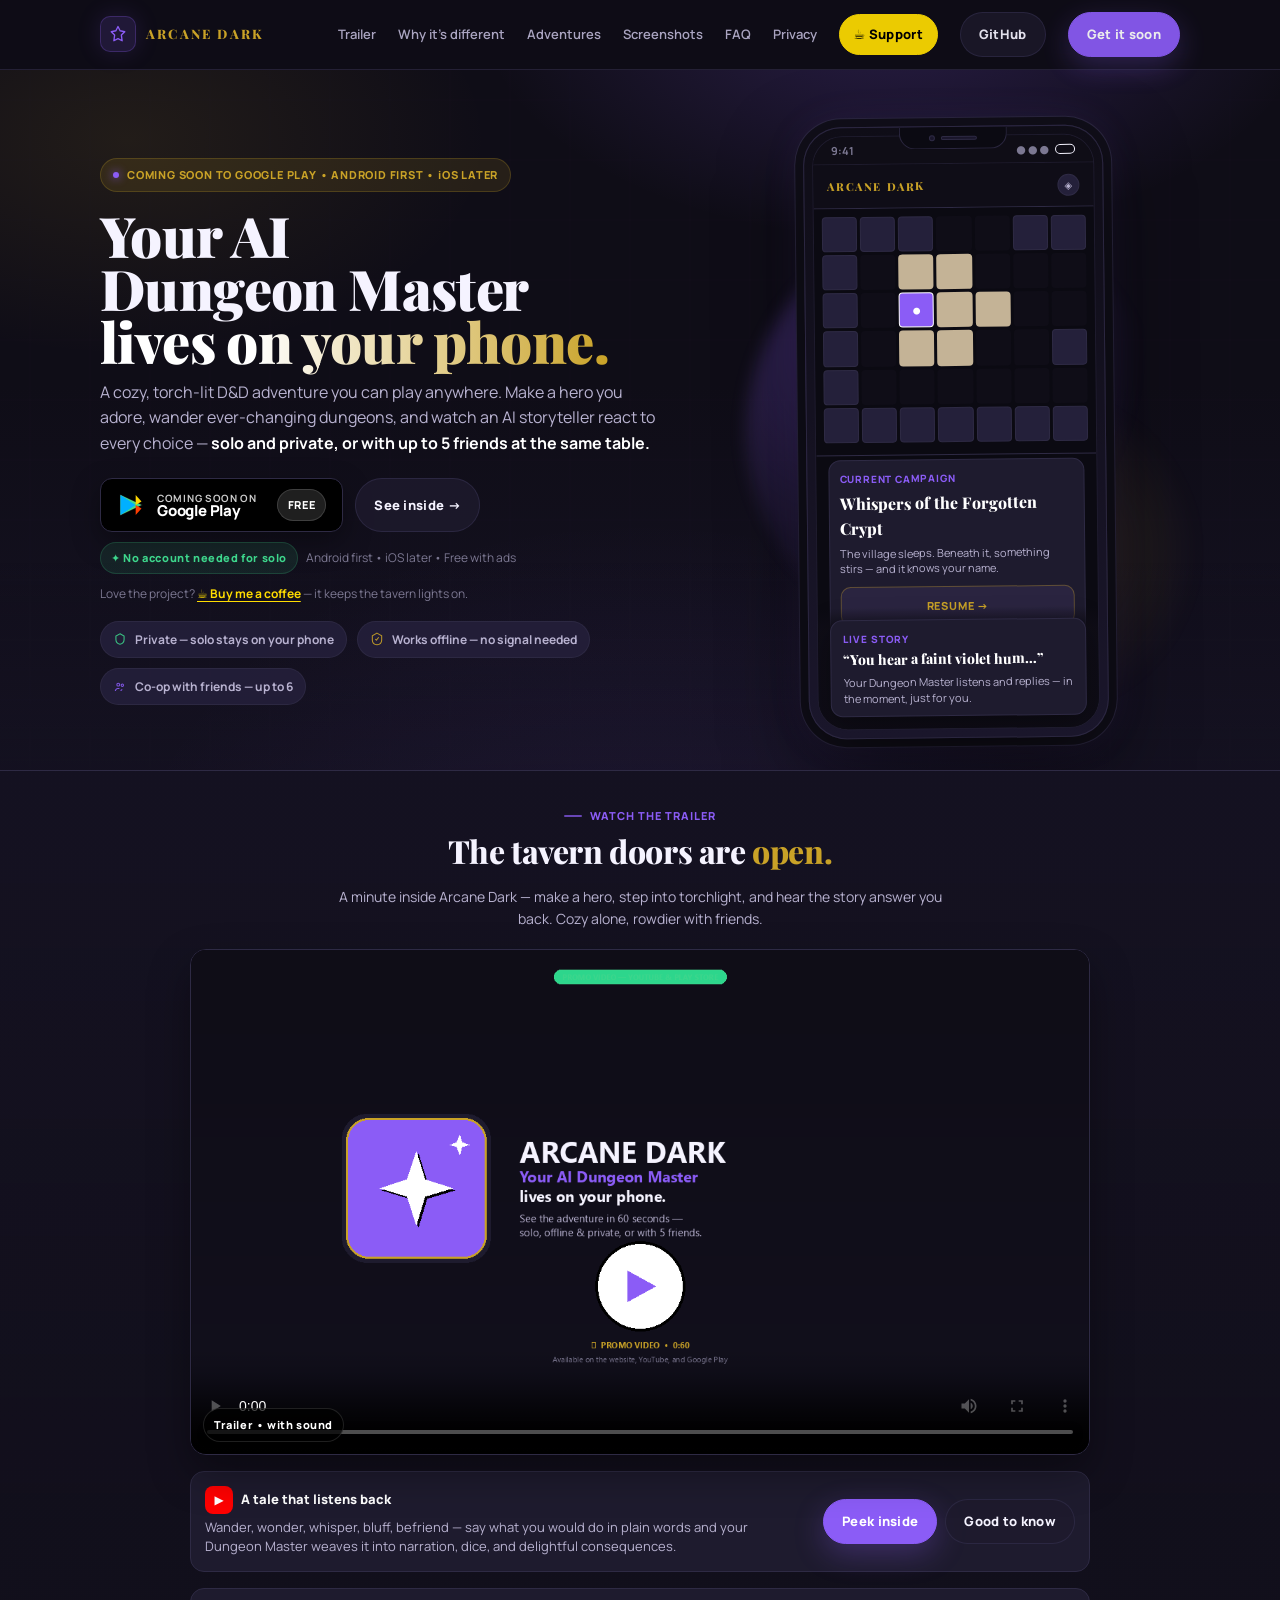
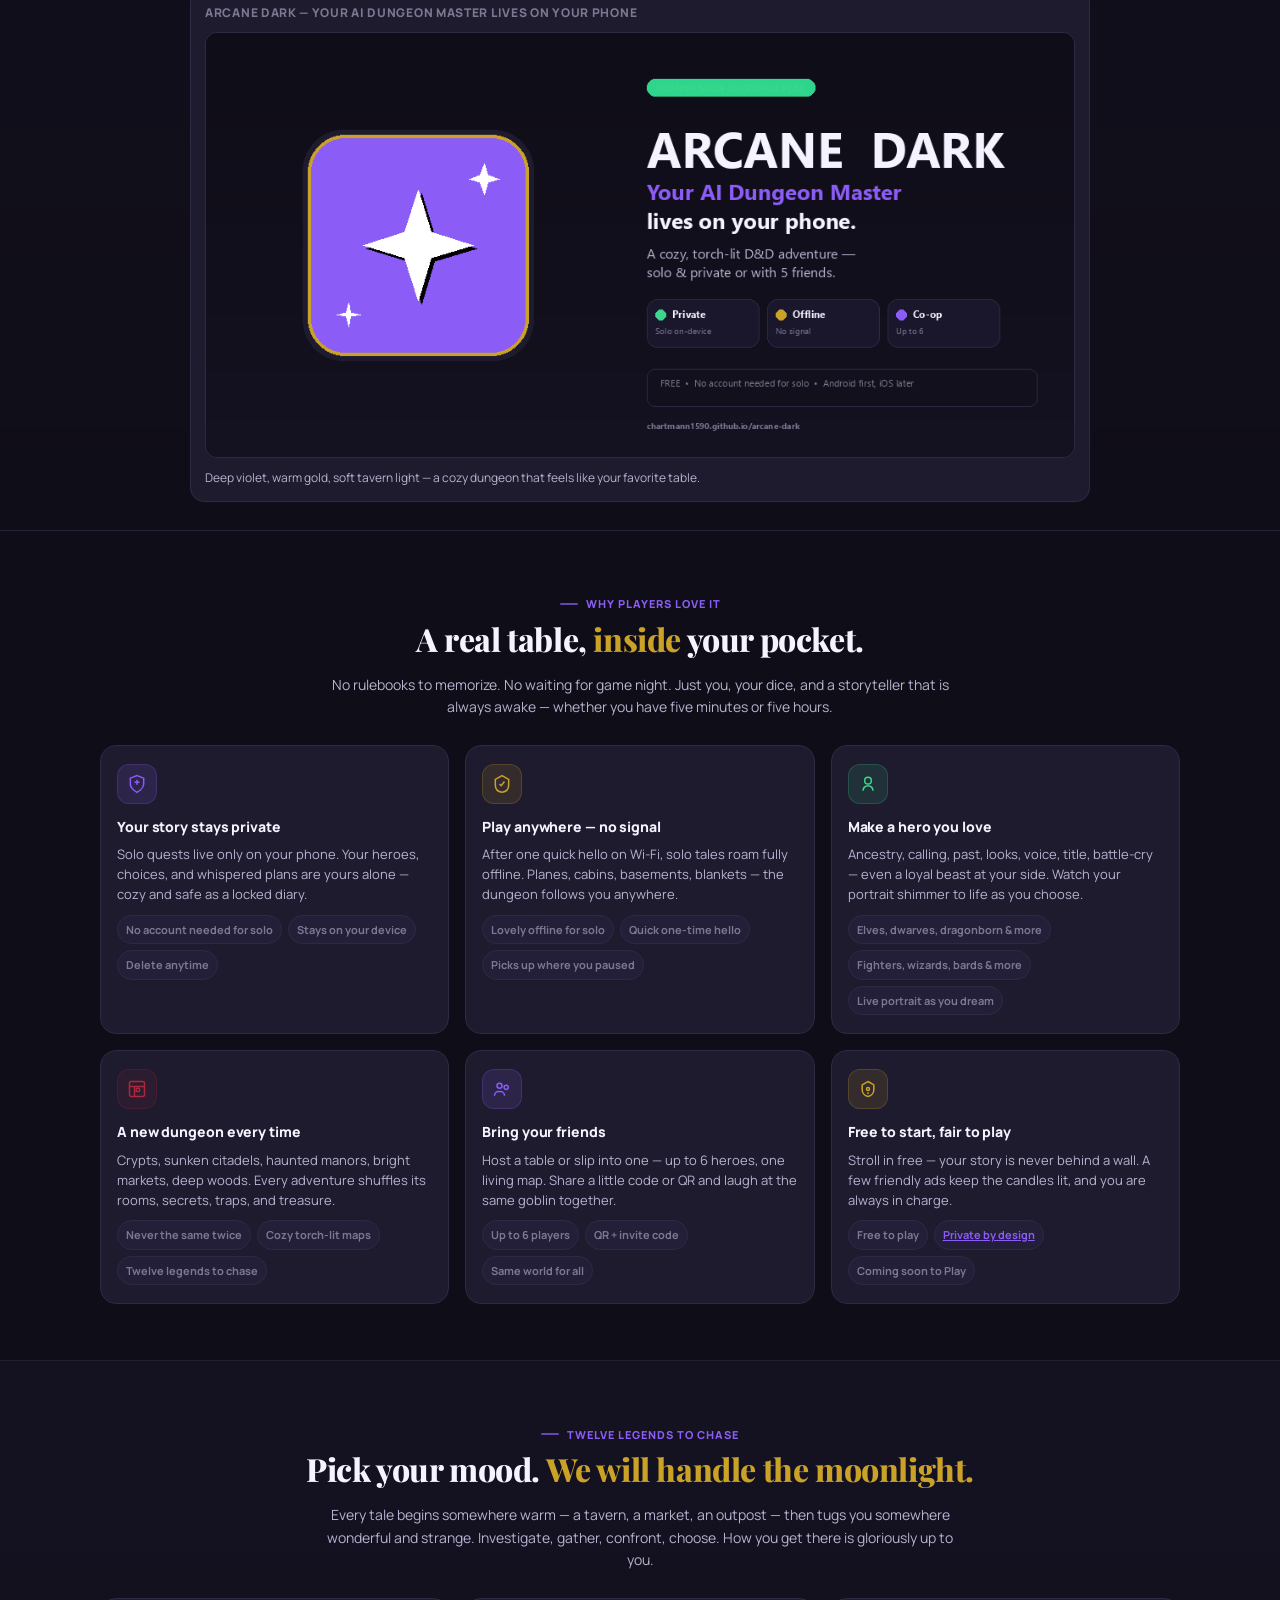
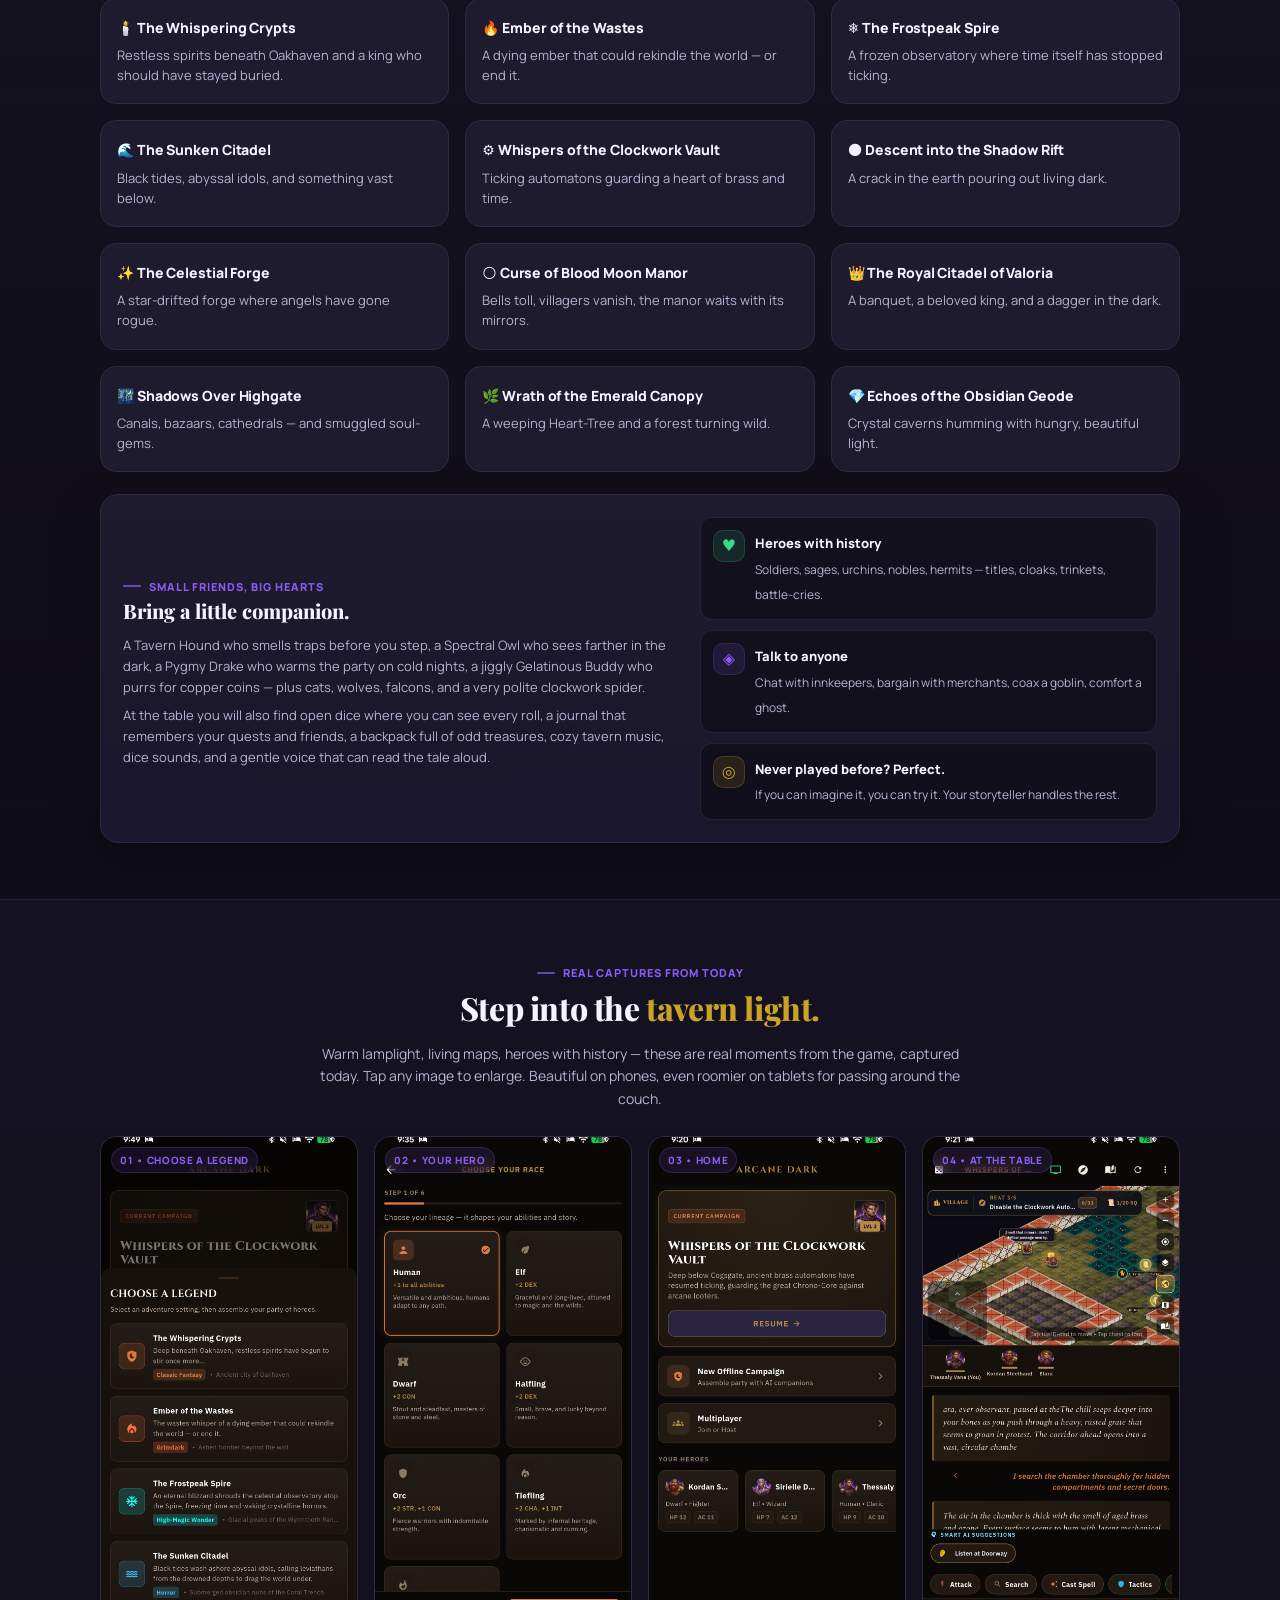
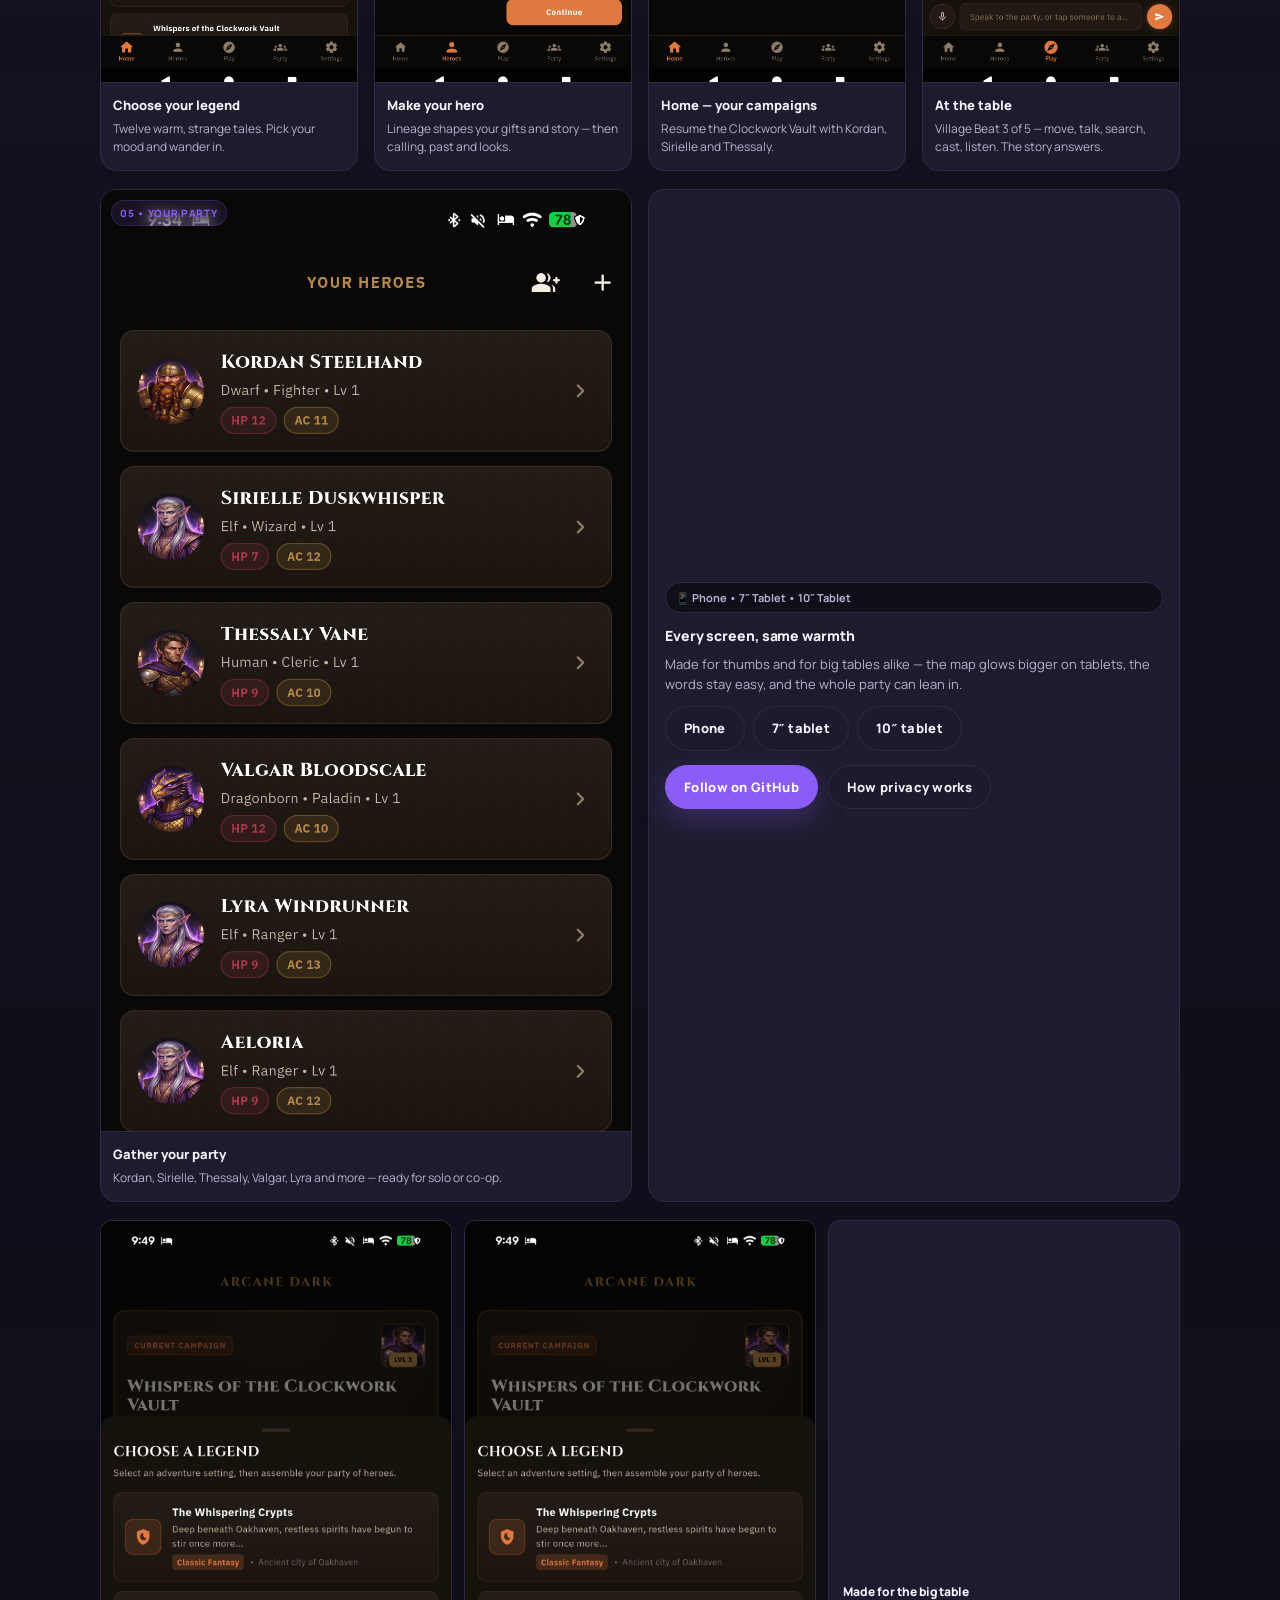
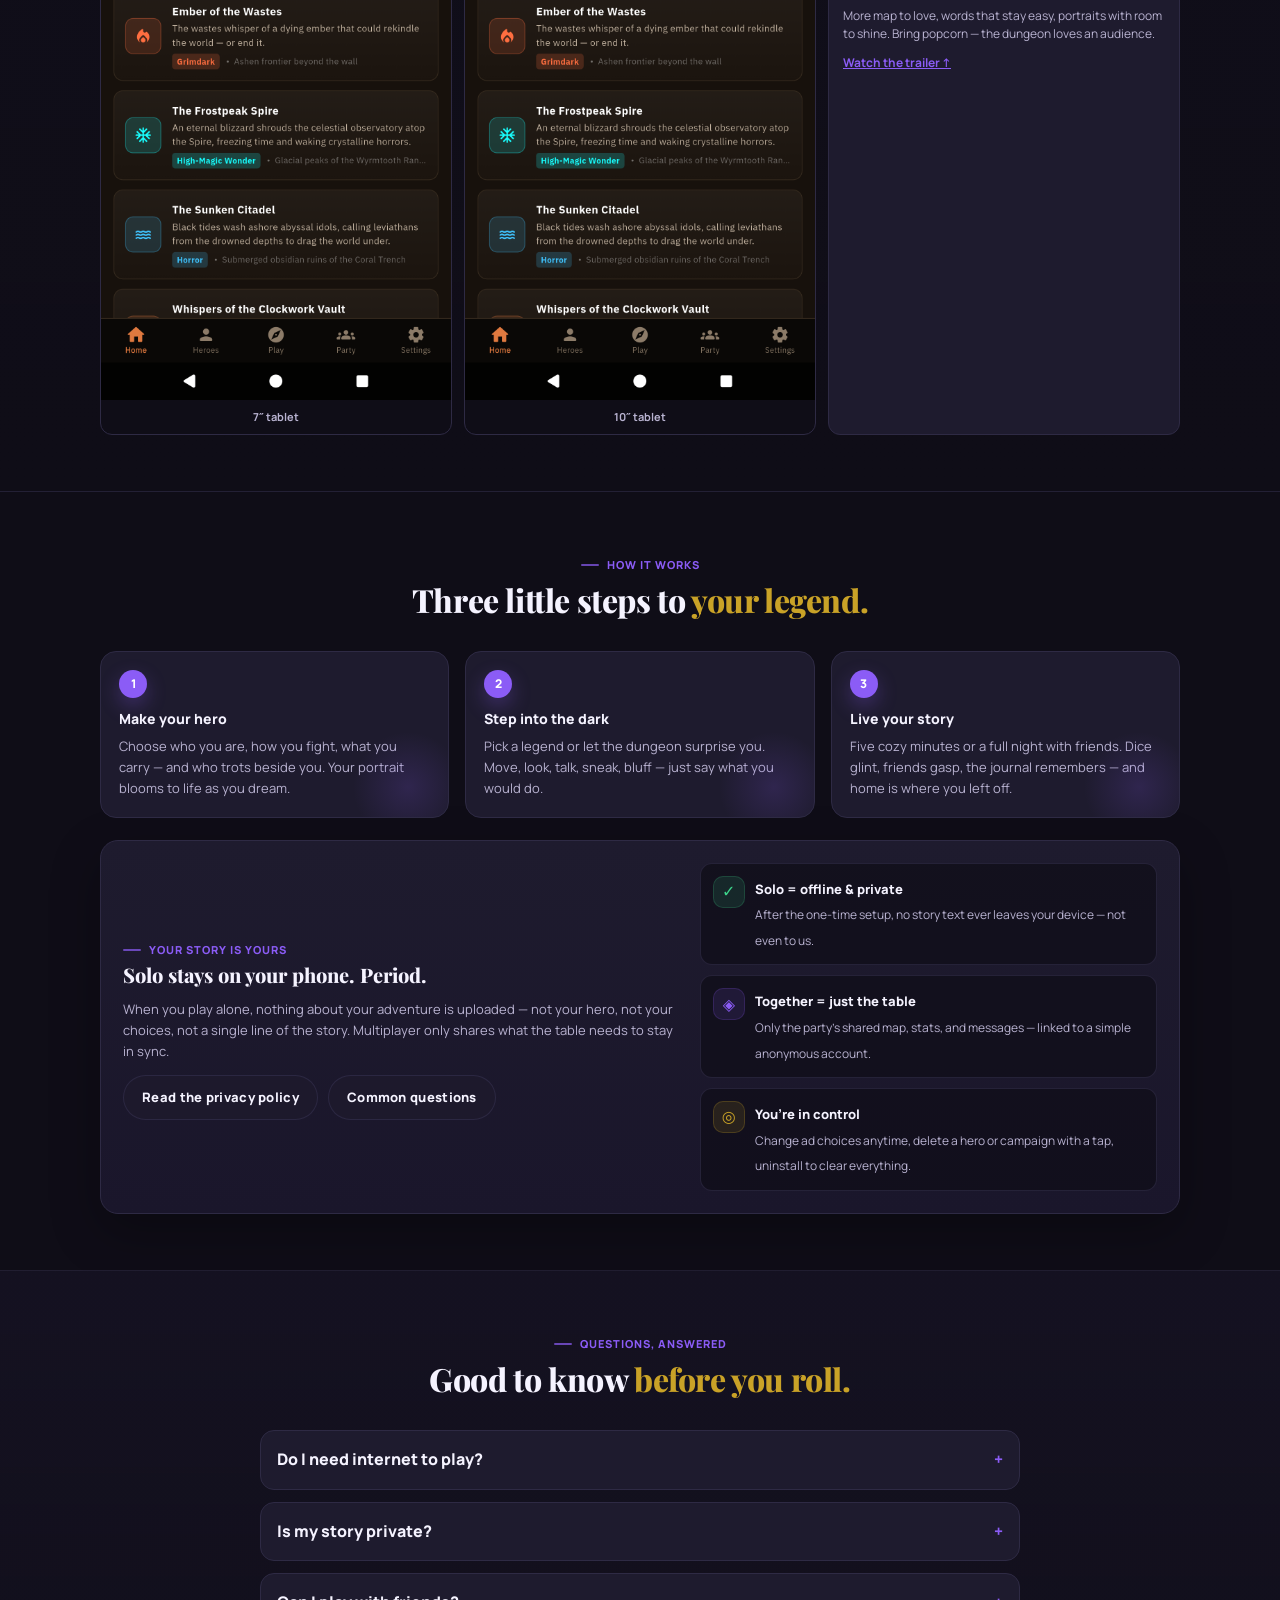
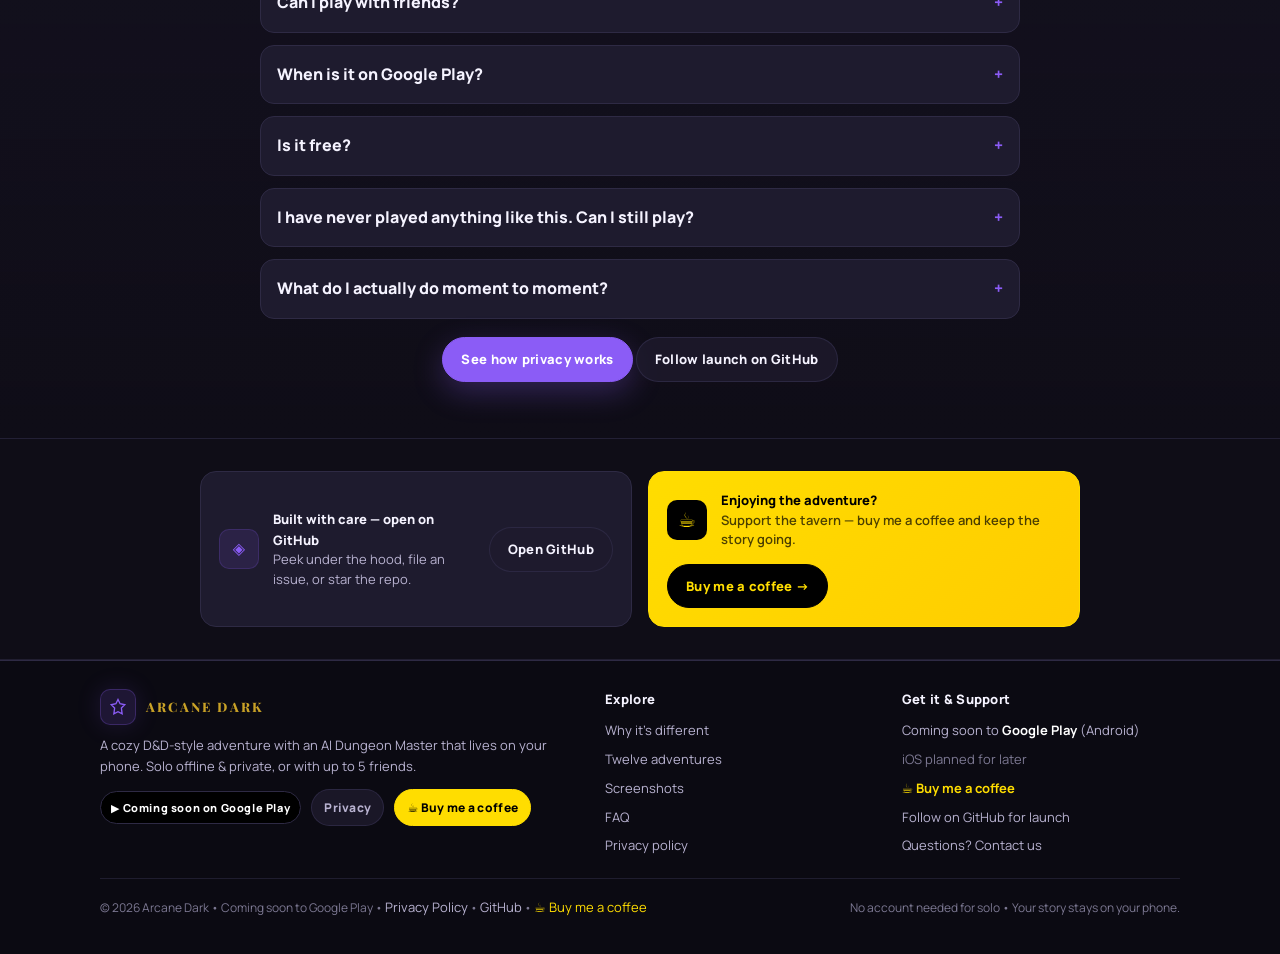
==== commit 06380164: "docs: replace mockups with real gameplay captures from today" ====
--- a/docs/index.html
+++ b/docs/index.html
@@ -333,66 +333,66 @@
   <section id="screenshots" class="section alt">
     <div class="container">
       <div class="section-head reveal">
-        <div class="kicker-label">A peek inside — on every screen</div>
+        <div class="kicker-label">Real captures from today</div>
         <h2>Step into the <em>tavern light.</em></h2>
-        <p>Deep purple, warm gold, soft shadows — a cozy dungeon that feels like a favorite table. Tap any image to enlarge. Beautiful on phones, even roomier on tablets for passing around the couch.</p>
+        <p>Warm lamplight, living maps, heroes with history — these are real moments from the game, captured today. Tap any image to enlarge. Beautiful on phones, even roomier on tablets for passing around the couch.</p>
       </div>
 
       <div class="screenshots reveal">
-        <a class="screenshot" href="store/phone/01-onboarding.png" data-lightbox data-title="First time — quick setup, then offline (also on 7in/10in)">
+        <a class="screenshot" href="store/phone/01-onboarding.png" data-lightbox data-title="Choose a Legend — Whispering Crypts, Ember of the Wastes, Frostpeak Spire">
           <div class="shot-frame">
-            <span class="badge">01 • Welcome</span>
-            <img src="store/phone/01-onboarding.png" alt="Welcome screen showing quick setup and offline solo play" loading="lazy" width="390" height="844"/>
+            <span class="badge">01 • Choose a Legend</span>
+            <img src="store/phone/01-onboarding.png" alt="Choose a Legend with real adventures like Whispering Crypts and Ember of the Wastes" loading="lazy" width="390" height="844"/>
           </div>
           <div class="shot-caption">
-            <h4>Welcome & quick setup</h4>
-            <p>One quick setup, then solo works offline. Pick up and play in seconds.</p>
+            <h4>Choose your legend</h4>
+            <p>Twelve warm, strange tales. Pick your mood and wander in.</p>
           </div>
         </a>
 
-        <a class="screenshot" href="store/phone/02-character-creation.png" data-lightbox data-title="Make a hero — ancestry, calling, and looks">
+        <a class="screenshot" href="store/phone/02-character-creation.png" data-lightbox data-title="Make a hero — Human, Elf, Dwarf, Halfling, Orc, Tiefling">
           <div class="shot-frame">
             <span class="badge">02 • Your Hero</span>
-            <img src="store/phone/02-character-creation.png" alt="Character creation showing ancestry choices like Elf, Human, Dwarf" loading="lazy" width="390" height="844"/>
+            <img src="store/phone/02-character-creation.png" alt="Choose Your Race showing Human, Elf, Dwarf and more" loading="lazy" width="390" height="844"/>
           </div>
           <div class="shot-caption">
             <h4>Make your hero</h4>
-            <p>Pick ancestry, calling, and background — then fine-tune looks step by step.</p>
+            <p>Lineage shapes your gifts and story — then calling, past and looks.</p>
           </div>
         </a>
 
-        <a class="screenshot" href="store/phone/03-campaign-hub.png" data-lightbox data-title="Home — resume, heroes, or gather friends">
+        <a class="screenshot" href="store/phone/03-campaign-hub.png" data-lightbox data-title="Home — Whispers of the Clockwork Vault with your heroes">
           <div class="shot-frame">
             <span class="badge">03 • Home</span>
-            <img src="store/phone/03-campaign-hub.png" alt="Home screen showing current campaign Whispers of the Forgotten Crypt and hero roster" loading="lazy" width="390" height="844"/>
+            <img src="store/phone/03-campaign-hub.png" alt="Home showing Whispers of the Clockwork Vault and heroes Kordan, Sirielle, Thessaly" loading="lazy" width="390" height="844"/>
           </div>
           <div class="shot-caption">
             <h4>Home — your campaigns</h4>
-            <p>Continue your story, meet your heroes, or start a shared party.</p>
+            <p>Resume the Clockwork Vault with Kordan, Sirielle and Thessaly.</p>
           </div>
         </a>
 
-        <a class="screenshot" href="store/phone/04-gameplay.png" data-lightbox data-title="At the table — map, dice, and living story">
+        <a class="screenshot" href="store/phone/04-gameplay.png" data-lightbox data-title="At the table — village quest with map, party and living story">
           <div class="shot-frame">
             <span class="badge">04 • At the Table</span>
-            <img src="store/phone/04-gameplay.png" alt="Gameplay with dungeon map, narration, dice roll and quick actions Attack, Talk, Inspect" loading="lazy" width="390" height="844"/>
+            <img src="store/phone/04-gameplay.png" alt="Real gameplay with village map, Thessaly, Kordan, Elara, narration and suggestions" loading="lazy" width="390" height="844"/>
           </div>
           <div class="shot-caption">
             <h4>At the table</h4>
-            <p>Touch to move, tap to act — the story answers you line by line.</p>
+            <p>Village Beat 3 of 5 — move, talk, search, cast, listen. The story answers.</p>
           </div>
         </a>
       </div>
 
       <div style="margin-top:18px;display:grid;grid-template-columns:1fr 1fr;gap:16px" class="reveal">
-        <a class="screenshot" href="store/phone/05-multiplayer.png" data-lightbox data-title="Gather your party — QR or code, up to 6" style="display:flex;flex-direction:column">
+        <a class="screenshot" href="store/phone/05-multiplayer.png" data-lightbox data-title="Your heroes — Kordan, Sirielle, Thessaly, Valgar and friends" style="display:flex;flex-direction:column">
           <div class="shot-frame" style="aspect-ratio:9/16">
-            <span class="badge">05 • With Friends</span>
-            <img src="store/phone/05-multiplayer.png" alt="Multiplayer lobby with QR code and party of up to 6" loading="lazy" width="390" height="694" style="object-position:top"/>
+            <span class="badge">05 • Your Party</span>
+            <img src="store/phone/05-multiplayer.png" alt="Your Heroes roster with portraits, hearts and armor" loading="lazy" width="390" height="694" style="object-position:top"/>
           </div>
           <div class="shot-caption">
             <h4>Gather your party</h4>
-            <p>Invite with QR or a short code. Everyone shares the same map and story.</p>
+            <p>Kordan, Sirielle, Thessaly, Valgar, Lyra and more — ready for solo or co-op.</p>
           </div>
         </a>
         <div class="feature" style="display:flex;flex-direction:column;justify-content:center;min-height:260px">
@@ -412,8 +412,8 @@
       </div>
 
       <div style="margin-top:18px;display:grid;grid-template-columns:1fr 1fr 1fr;gap:12px" class="reveal">
-        <a href="store/7in/01-onboarding.png" data-lightbox data-title="7in tablet — welcome by firelight" style="display:block;border:1px solid var(--border);border-radius:12px;overflow:hidden;background:#0F0D17"><img src="store/7in/01-onboarding.png" alt="Adventure on a 7 inch tablet" style="width:100%;height:auto;display:block"/><span style="display:block;padding:8px;font-size:11px;font-weight:700;color:var(--text-secondary);text-align:center">7″ tablet</span></a>
-        <a href="store/10in/01-onboarding.png" data-lightbox data-title="10in tablet — welcome by firelight" style="display:block;border:1px solid var(--border);border-radius:12px;overflow:hidden;background:#0F0D17"><img src="store/10in/01-onboarding.png" alt="Adventure on a 10 inch tablet" style="width:100%;height:auto;display:block"/><span style="display:block;padding:8px;font-size:11px;font-weight:700;color:var(--text-secondary);text-align:center">10″ tablet</span></a>
+        <a href="store/7in/01-onboarding.png" data-lightbox data-title="7in tablet — choose your legend" style="display:block;border:1px solid var(--border);border-radius:12px;overflow:hidden;background:#0F0D17"><img src="store/7in/01-onboarding.png" alt="Choose a Legend on a 7 inch tablet" style="width:100%;height:auto;display:block"/><span style="display:block;padding:8px;font-size:11px;font-weight:700;color:var(--text-secondary);text-align:center">7″ tablet</span></a>
+        <a href="store/10in/01-onboarding.png" data-lightbox data-title="10in tablet — choose your legend" style="display:block;border:1px solid var(--border);border-radius:12px;overflow:hidden;background:#0F0D17"><img src="store/10in/01-onboarding.png" alt="Choose a Legend on a 10 inch tablet" style="width:100%;height:auto;display:block"/><span style="display:block;padding:8px;font-size:11px;font-weight:700;color:var(--text-secondary);text-align:center">10″ tablet</span></a>
         <div style="background:var(--surface-card);border:1px solid var(--border);border-radius:12px;padding:14px;display:flex;flex-direction:column;justify-content:center">
           <div style="font-weight:800;font-size:12px">Made for the big table</div>
           <p style="margin:6px 0 0;color:var(--text-secondary);font-size:12px;line-height:1.5">More map to love, words that stay easy, portraits with room to shine. Bring popcorn — the dungeon loves an audience.</p>
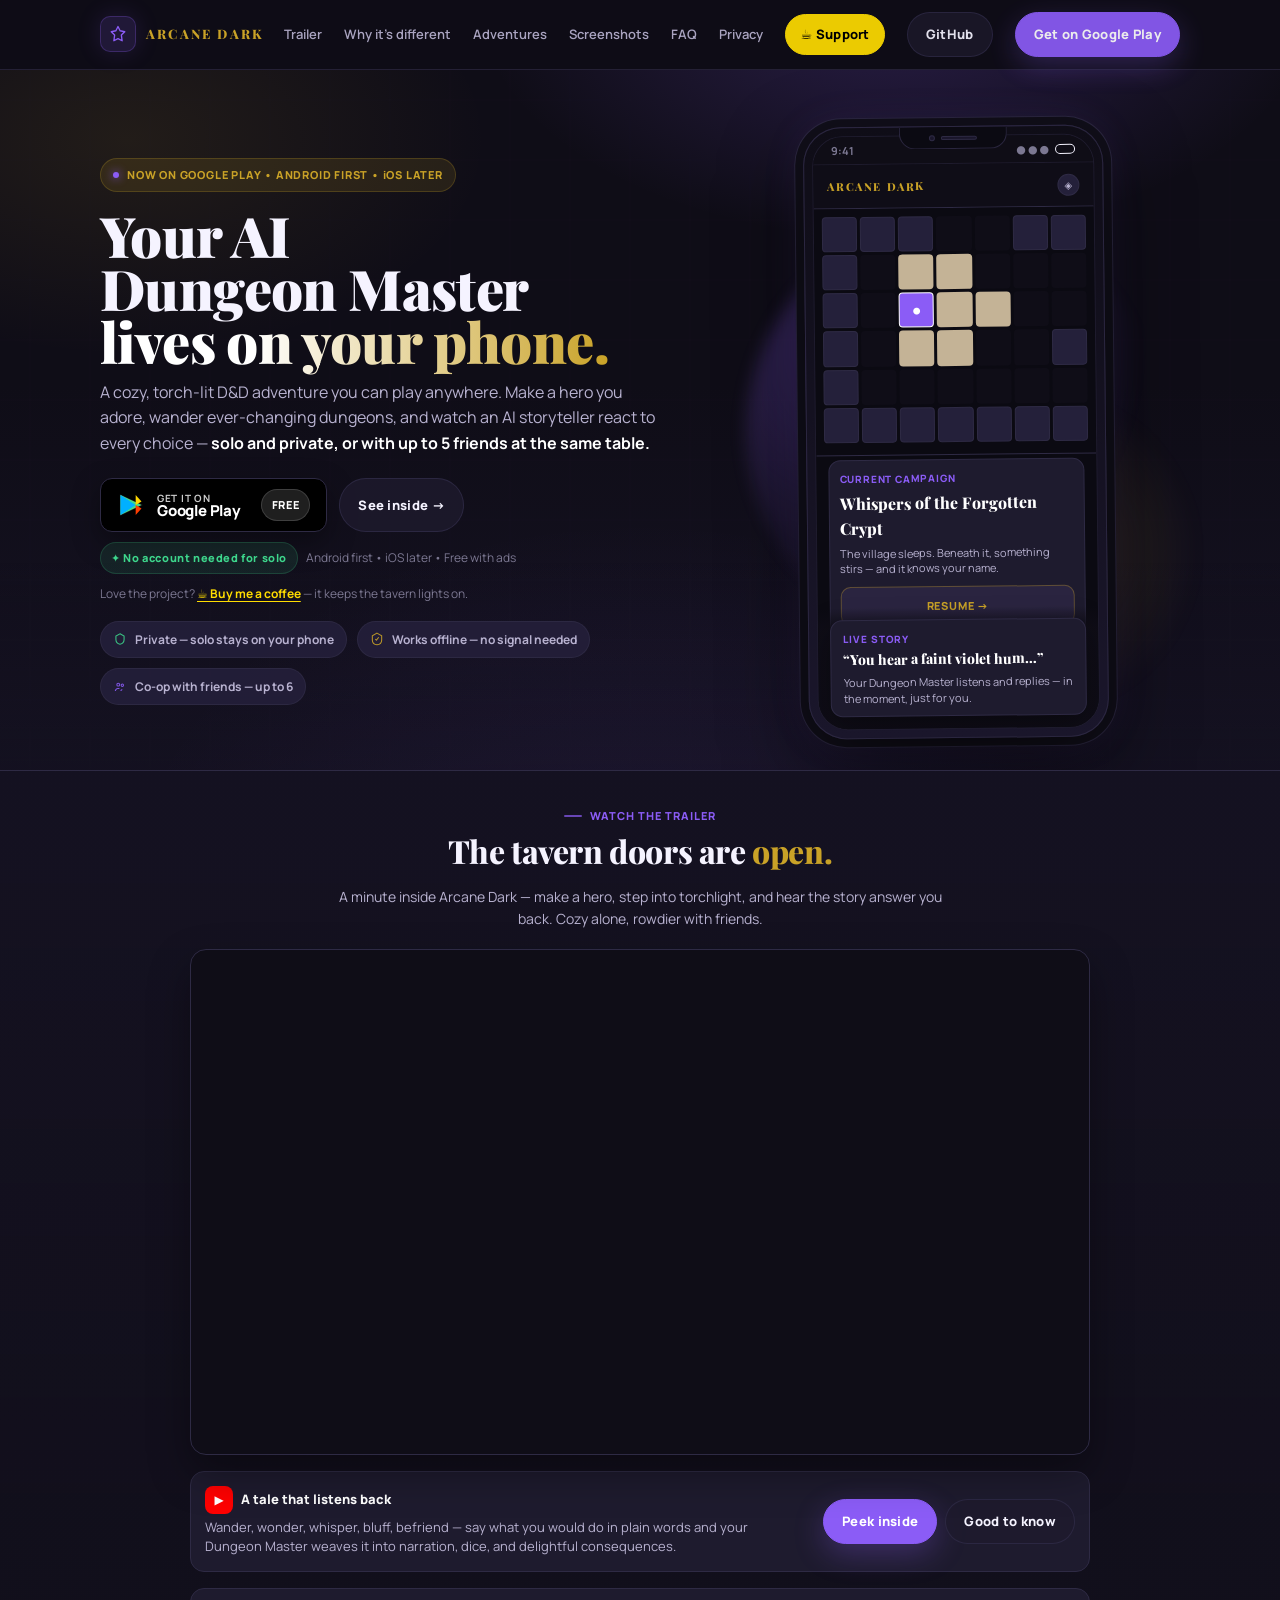
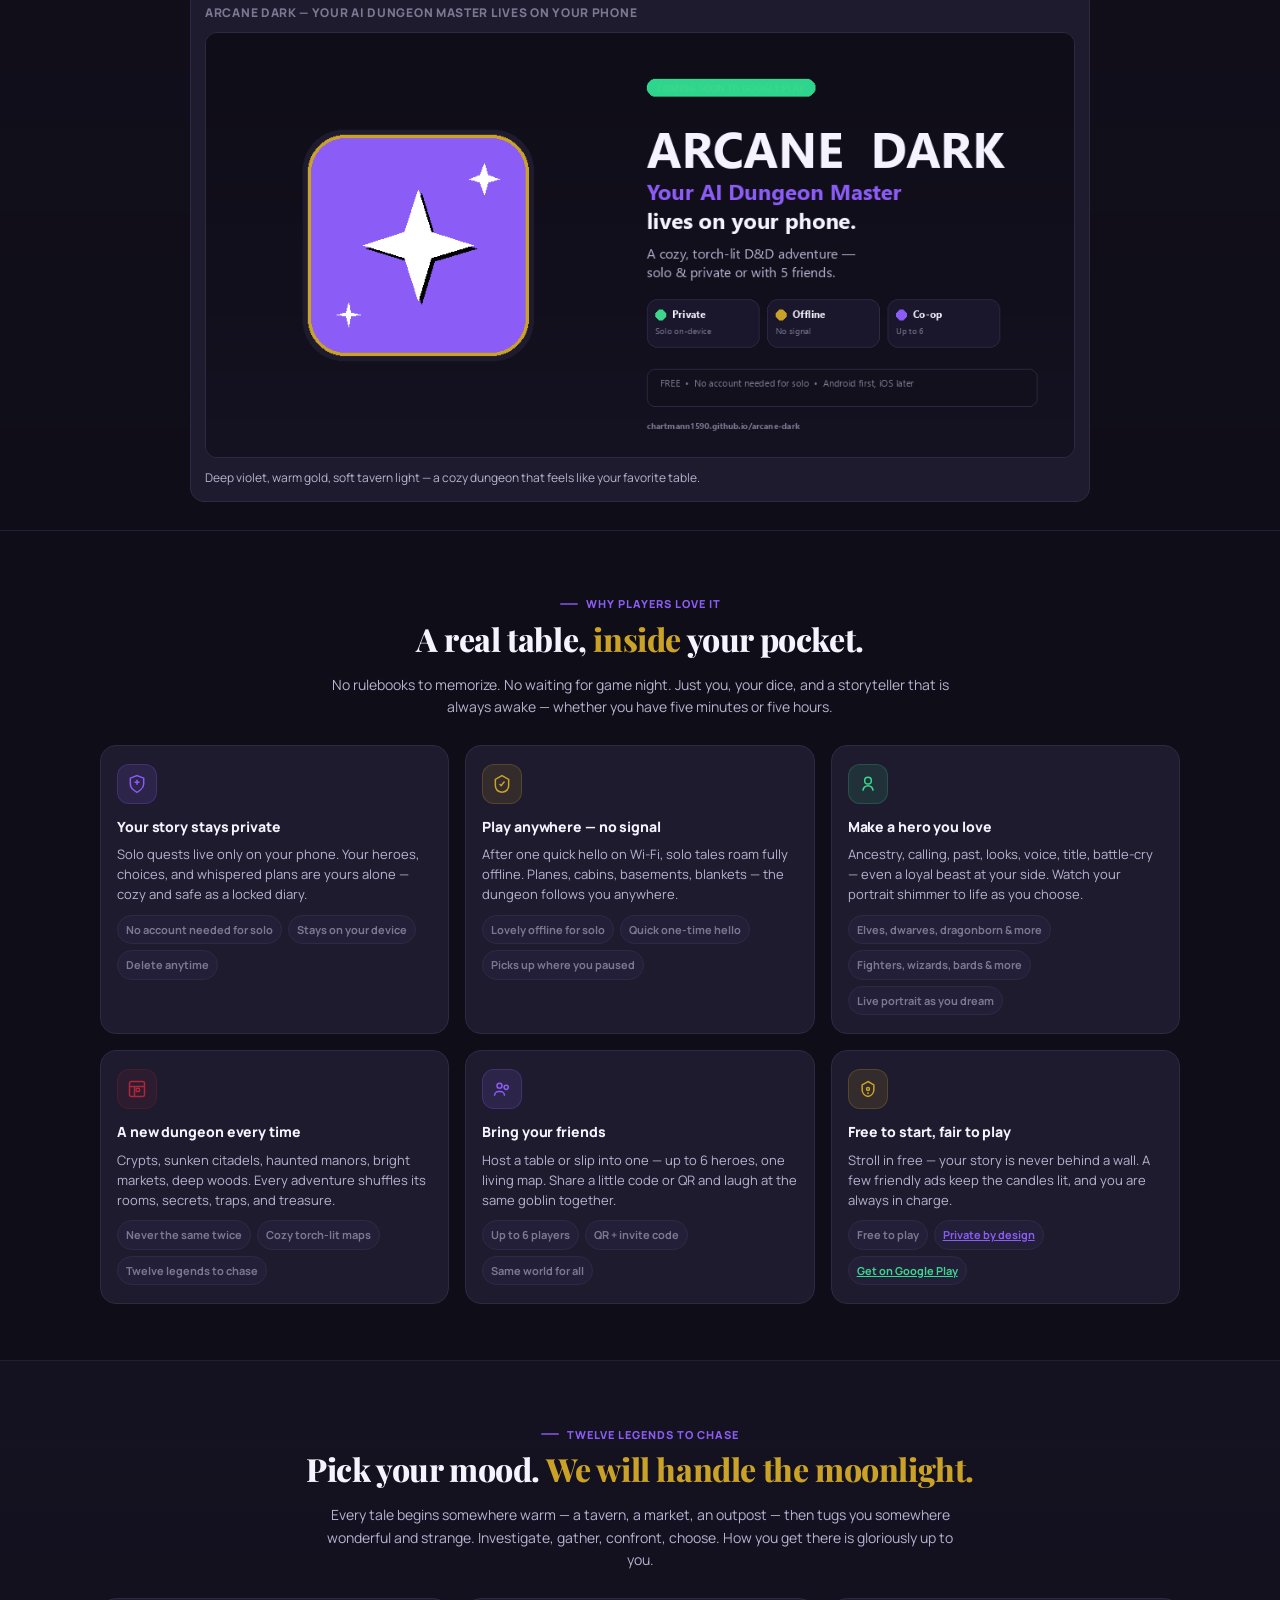
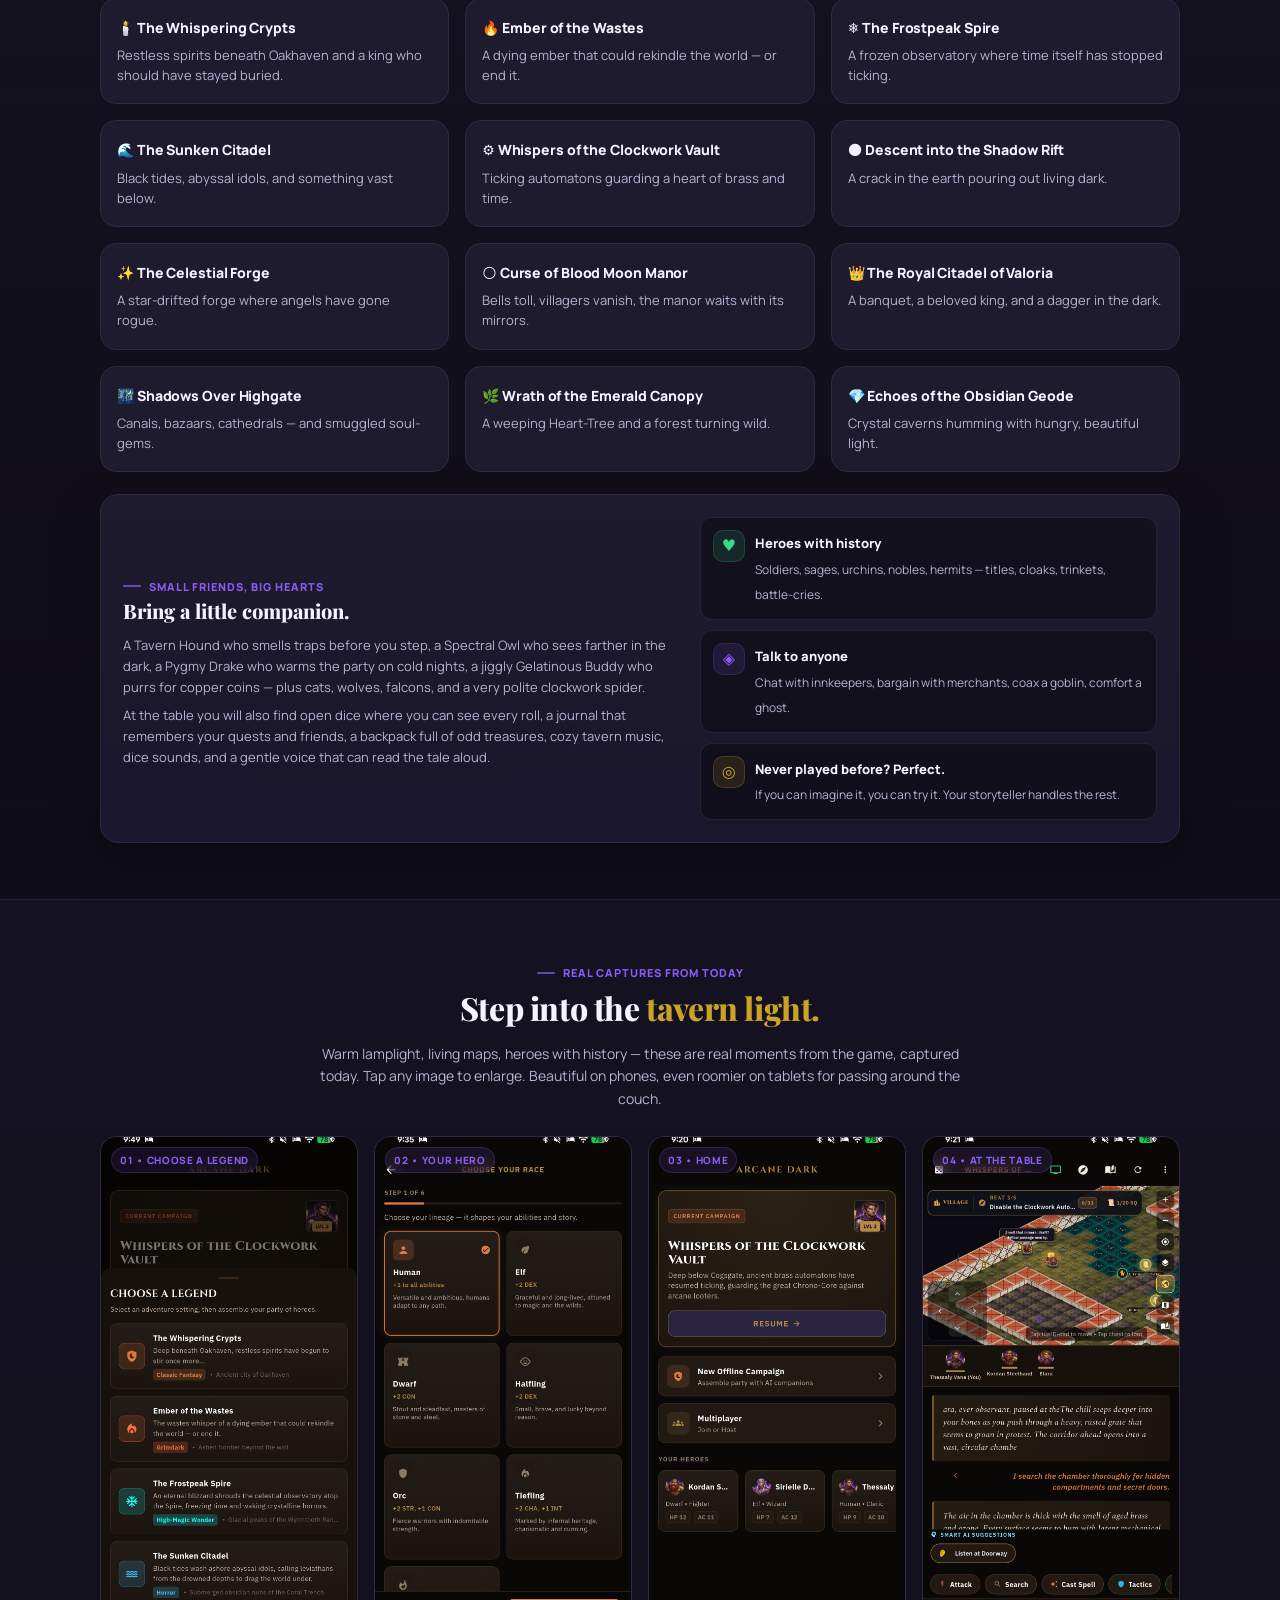
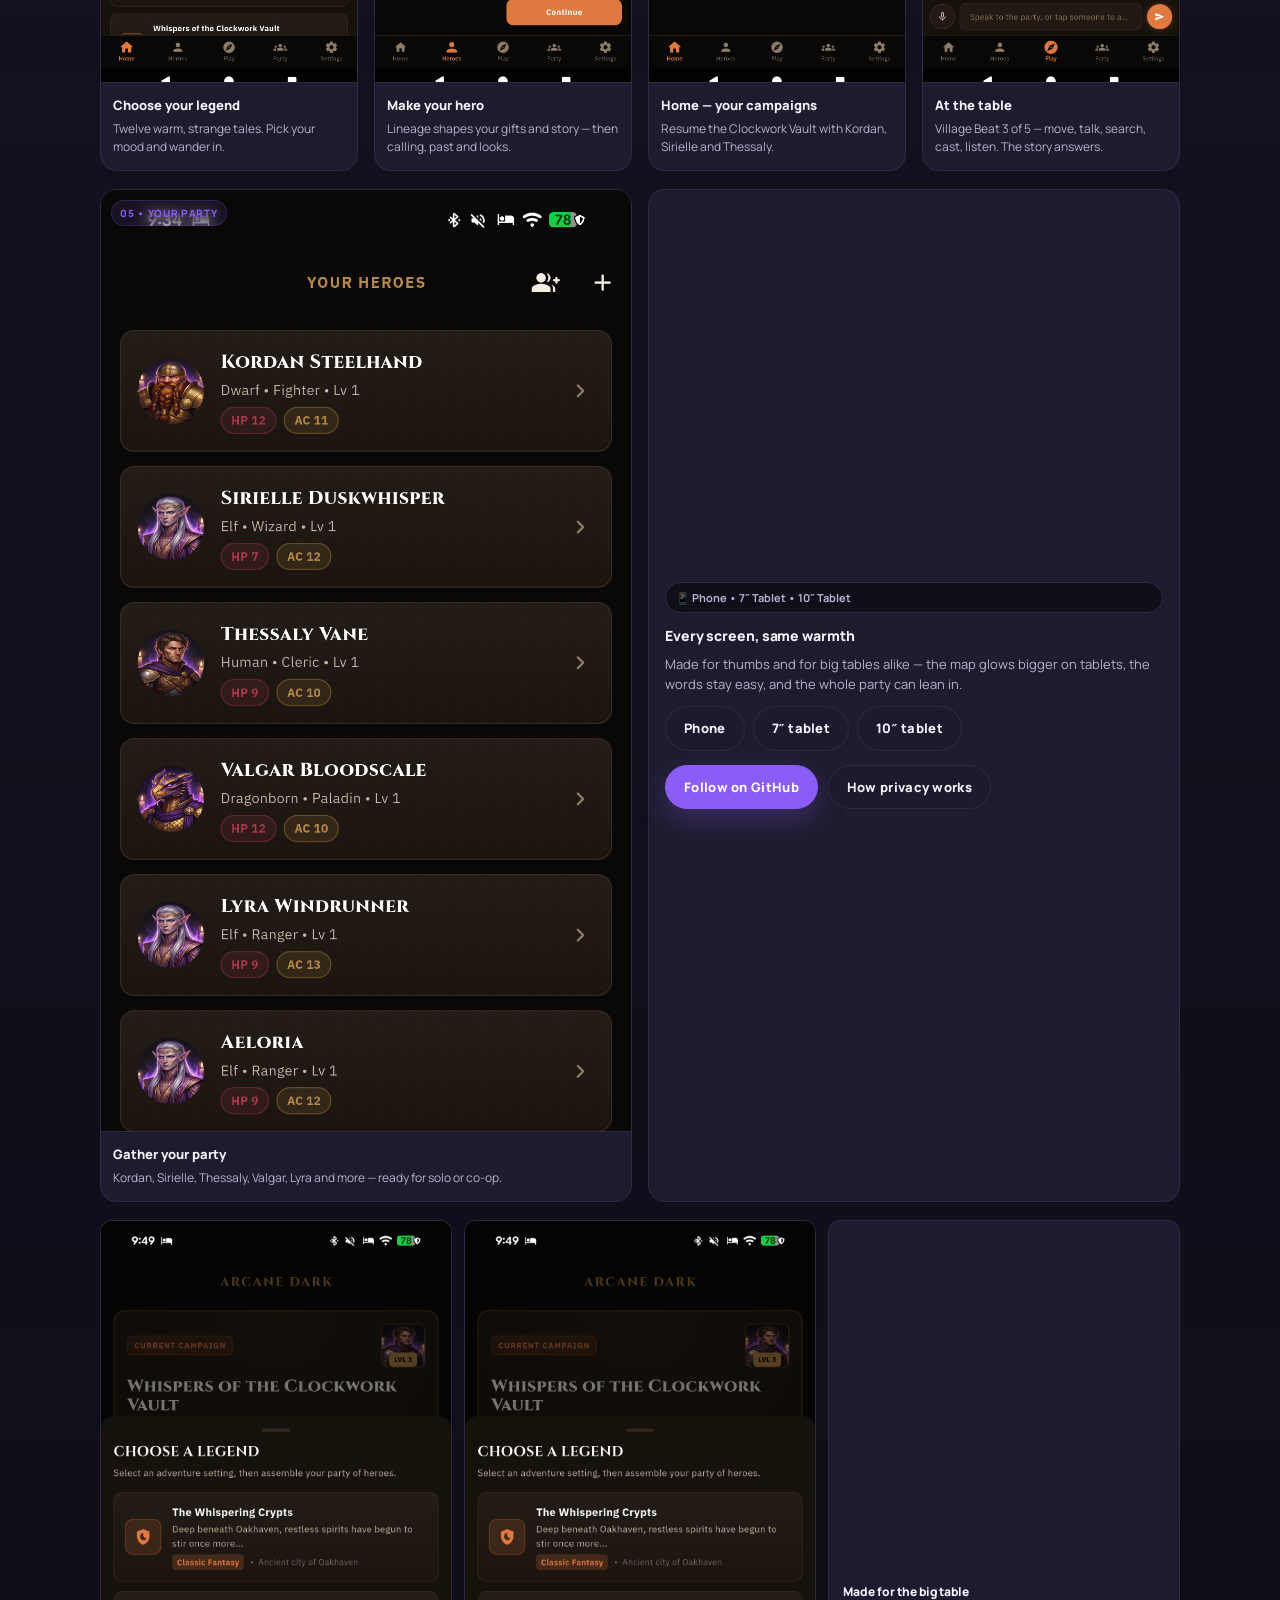
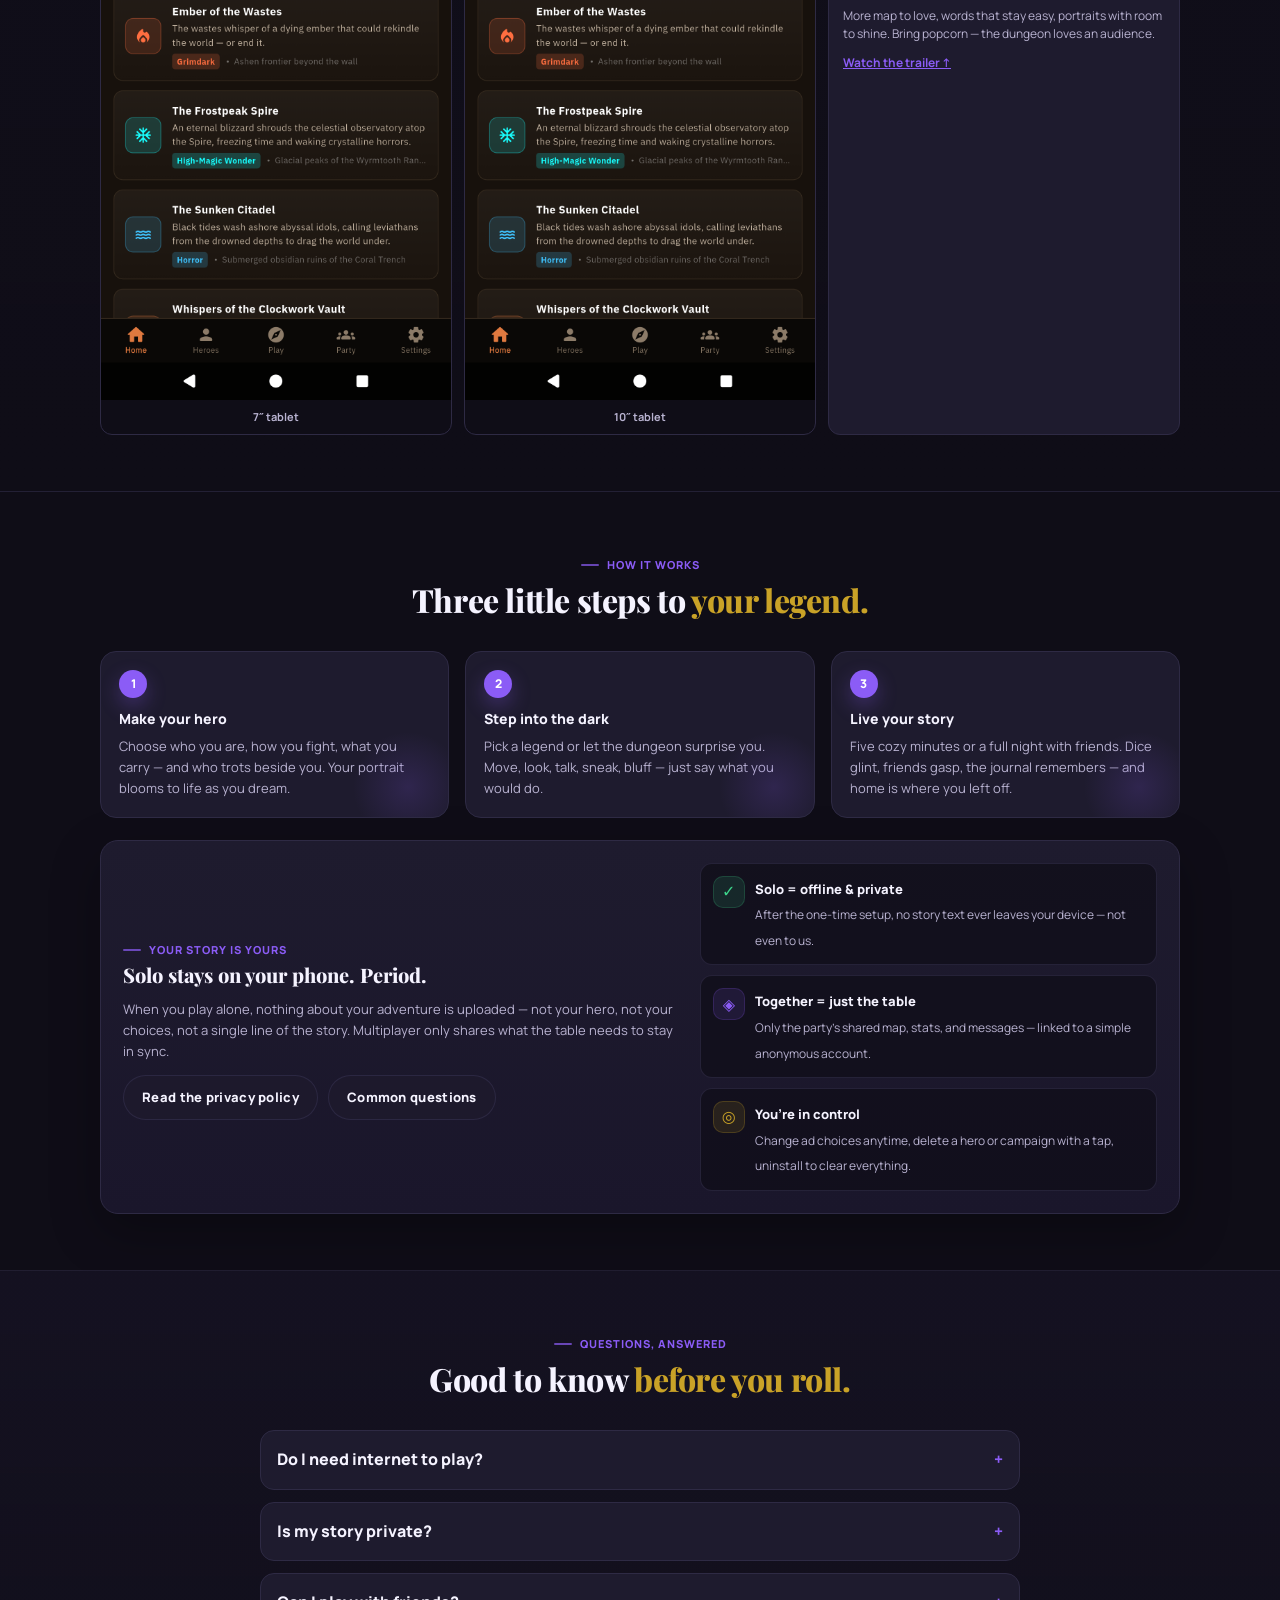
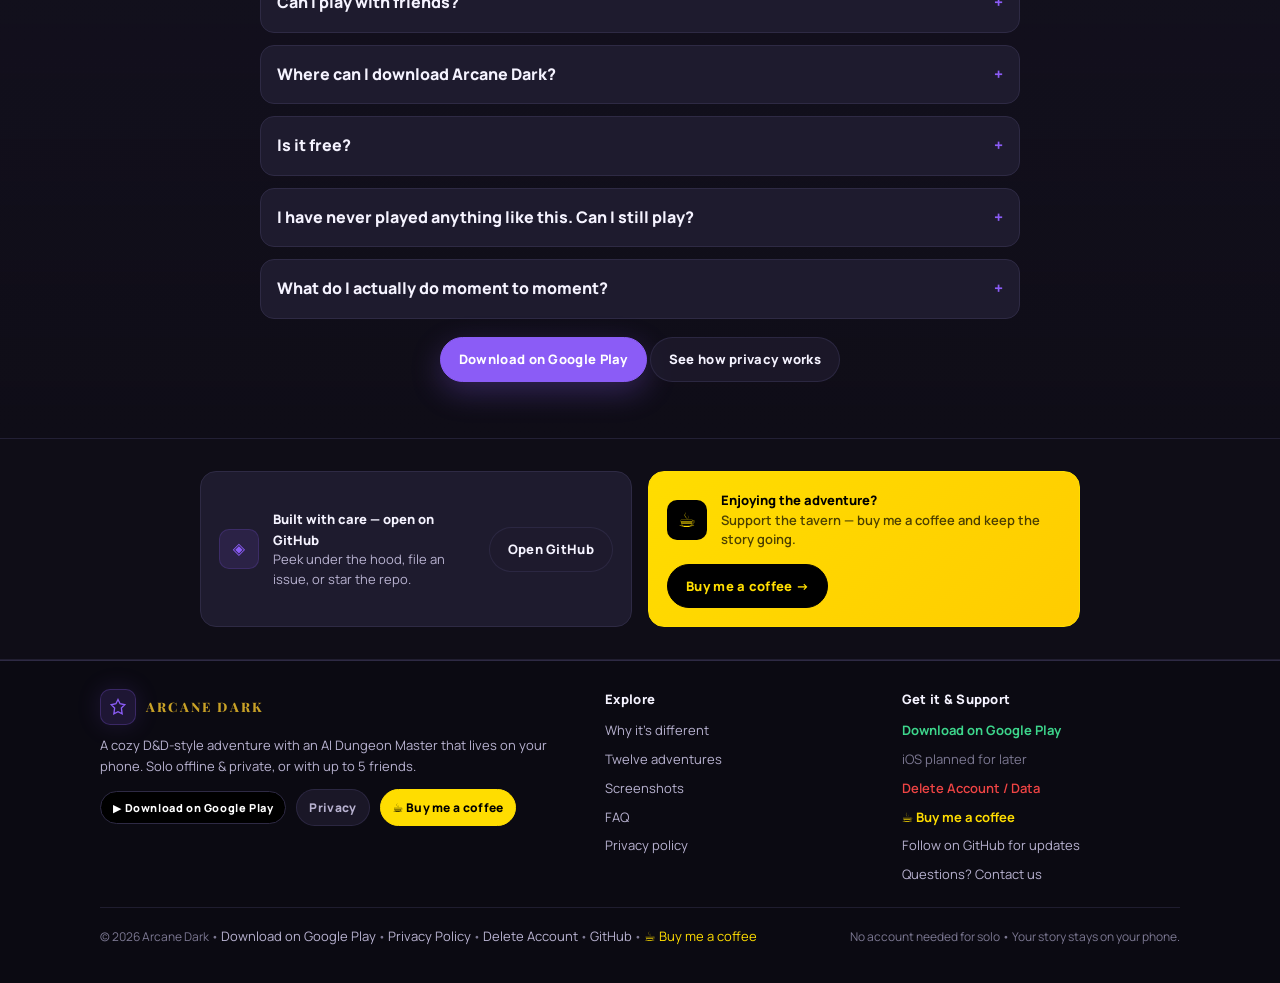
==== commit 9fd8c038: "Add account and data deletion request page and links for Google Play compliance" ====
--- a/docs/index.html
+++ b/docs/index.html
@@ -3,8 +3,8 @@
 <head>
   <meta charset="utf-8"/>
   <meta name="viewport" content="width=device-width,initial-scale=1"/>
-  <title>Arcane Dark — Your AI Dungeon Master. Coming soon to Google Play.</title>
-  <meta name="description" content="Arcane Dark is a D&D-style mobile RPG where your AI Dungeon Master lives on your phone. Play solo offline — your story stays private — or team up with up to 5 friends. Coming soon to Google Play."/>
+  <title>Arcane Dark — Your AI Dungeon Master. Download on Google Play.</title>
+  <meta name="description" content="Arcane Dark is a D&D-style mobile RPG where your AI Dungeon Master lives on your phone. Play solo offline — your story stays private — or team up with up to 5 friends. Download now on Google Play."/>
   <meta name="keywords" content="Arcane Dark, D&D, Dungeons and Dragons, AI Dungeon Master, mobile RPG, offline RPG, tabletop RPG, fantasy adventure, solo RPG, multiplayer RPG, Google Play"/>
   <meta name="author" content="Arcane Dark"/>
   <meta name="robots" content="index, follow, max-image-preview:large"/>
@@ -15,7 +15,7 @@
 
   <!-- Open Graph -->
   <meta property="og:title" content="Arcane Dark — Your AI Dungeon Master. Solo offline or with friends."/>
-  <meta property="og:description" content="Create a hero, explore ever-changing dungeons, and let an AI Dungeon Master that lives on your phone tell your story. Private, offline for solo, and co-op for up to 6. Coming soon to Google Play."/>
+  <meta property="og:description" content="Create a hero, explore ever-changing dungeons, and let an AI Dungeon Master that lives on your phone tell your story. Private, offline for solo, and co-op for up to 6. Download on Google Play."/>
   <meta property="og:type" content="website"/>
   <meta property="og:url" content="https://chartmann1590.github.io/arcane-dark/"/>
   <meta property="og:site_name" content="Arcane Dark"/>
@@ -28,7 +28,7 @@
   <!-- Twitter -->
   <meta name="twitter:card" content="summary_large_image"/>
   <meta name="twitter:title" content="Arcane Dark — Your AI Dungeon Master"/>
-  <meta name="twitter:description" content="A cozy, torch-lit D&D adventure for your phone. Solo offline & private — or bring 5 friends. Coming soon to Google Play."/>
+  <meta name="twitter:description" content="A cozy, torch-lit D&D adventure for your phone. Solo offline & private — or bring 5 friends. Download on Google Play."/>
   <meta name="twitter:image" content="https://chartmann1590.github.io/arcane-dark/assets/img/feature-graphic.png"/>
 
   <link rel="icon" type="image/png" sizes="512x512" href="assets/img/icon-512.png"/>
@@ -47,14 +47,14 @@
     "description": "A D&D-style mobile RPG where your AI Dungeon Master lives on your phone. Play solo offline with complete privacy, or adventure with up to 5 friends.",
     "applicationCategory": "GameApplication",
     "operatingSystem": "Android",
-    "offers": {"@type": "Offer", "availability": "https://schema.org/PreOrder", "price": "0", "priceCurrency": "USD"},
+    "offers": {"@type": "Offer", "price": "0", "priceCurrency": "USD", "url": "https://play.google.com/store/apps/details?id=com.arcane.dndai.dnd_ai"},
     "author": {"@type": "Organization", "name": "Arcane Dark", "url": "https://chartmann1590.github.io/arcane-dark/"},
     "publisher": {"@type": "Organization", "name": "Arcane Dark"},
     "isAccessibleForFree": true,
     "inLanguage": "en",
     "image": "https://chartmann1590.github.io/arcane-dark/assets/img/feature-graphic.png",
     "url": "https://chartmann1590.github.io/arcane-dark/",
-    "sameAs": ["https://github.com/chartmann1590/arcane-dark"]
+    "sameAs": ["https://github.com/chartmann1590/arcane-dark", "https://play.google.com/store/apps/details?id=com.arcane.dndai.dnd_ai"]
   }
   </script>
   <script type="application/ld+json">
@@ -65,7 +65,7 @@
       {"@type": "Question", "name": "Does solo play need internet?", "acceptedAnswer": {"@type": "Answer", "text": "No. After a one-time download, solo adventures work fully offline. No signal needed — perfect for planes, camping, or anywhere."}},
       {"@type": "Question", "name": "Is my story private?", "acceptedAnswer": {"@type": "Answer", "text": "Yes. In solo play your characters, choices, and the AI's story stay only on your phone. Nothing is uploaded anywhere."}},
       {"@type": "Question", "name": "Can I play with friends?", "acceptedAnswer": {"@type": "Answer", "text": "Yes! Host or join a party of up to 6 players. Invite friends with a code or QR and share one living adventure."}},
-      {"@type": "Question", "name": "When is Arcane Dark on Google Play?", "acceptedAnswer": {"@type": "Answer", "text": "Coming soon to Google Play for Android. iOS is planned for later. Follow the GitHub repo or website for the launch announcement."}},
+      {"@type": "Question", "name": "Where can I download Arcane Dark?", "acceptedAnswer": {"@type": "Answer", "text": "Download free on Google Play Store for Android. iOS is planned for later."}},
       {"@type": "Question", "name": "Is Arcane Dark free?", "acceptedAnswer": {"@type": "Answer", "text": "Yes. The game is free with ads to support development. You can manage ad preferences in Settings."}}
     ]
   }
@@ -91,7 +91,7 @@
         <a href="privacy.html">Privacy</a>
         <a class="btn hide-sm" href="https://buymeacoffee.com/charleshartmann" target="_blank" rel="noopener" style="background:#FFDD00;color:#000;border-color:#FFDD00;font-weight:800;padding:9px 14px">☕ Support</a>
         <a class="btn btn-ghost hide-sm" href="https://github.com/chartmann1590/arcane-dark" target="_blank" rel="noopener">GitHub</a>
-        <a class="btn btn-primary" href="#get-it">Get it soon</a>
+        <a class="btn btn-primary" href="https://play.google.com/store/apps/details?id=com.arcane.dndai.dnd_ai" target="_blank" rel="noopener">Get on Google Play</a>
       </div>
     </div>
   </nav>
@@ -100,19 +100,19 @@
   <header class="hero">
     <div class="hero-grid">
       <div class="reveal in">
-        <div class="pill"><span class="dot" aria-hidden="true"></span> COMING SOON TO GOOGLE PLAY • ANDROID FIRST • iOS LATER</div>
+        <div class="pill"><span class="dot" aria-hidden="true"></span> NOW ON GOOGLE PLAY • ANDROID FIRST • iOS LATER</div>
         <h1>Your AI<br/>Dungeon Master<br/><span>lives on your phone.</span></h1>
         <p class="lead">
           A cozy, torch-lit D&amp;D adventure you can play anywhere. Make a hero you adore, wander ever-changing dungeons, and watch an AI storyteller react to every choice — <strong style="color:white">solo and private, or with up to 5 friends at the same table.</strong>
         </p>
 
-        <!-- Play Store coming soon -->
+        <!-- Play Store download link -->
         <div class="hero-cta" id="get-it">
-          <a class="btn" href="https://github.com/chartmann1590/arcane-dark" target="_blank" rel="noopener" aria-label="Coming soon on Google Play" style="padding:0;border:none;background:transparent;box-shadow:none">
+          <a class="btn" href="https://play.google.com/store/apps/details?id=com.arcane.dndai.dnd_ai" target="_blank" rel="noopener" aria-label="Download on Google Play" style="padding:0;border:none;background:transparent;box-shadow:none">
             <span style="display:inline-flex;align-items:center;gap:12px;background:black;color:white;border:1px solid #2E2A44;border-radius:12px;padding:10px 16px;box-shadow:0 10px 28px rgba(0,0,0,0.35)">
               <svg width="28" height="28" viewBox="0 0 24 24" fill="none" aria-hidden="true"><path d="M3 20.5L21 12 3 3.5v17z" fill="#3DDC84" stroke="white" stroke-opacity="0.12"/><path d="M3 3.5l13 8.5L3 20.5V3.5z" fill="#00B0FF"/><path d="M16 12l5-3-5-5.5v8.5z" fill="#FFD600"/><path d="M16 12v8.5l5-5.5L16 12z" fill="#FF3D00"/></svg>
               <span style="text-align:left;line-height:1">
-                <span style="display:block;font-size:10px;font-weight:700;letter-spacing:0.7px;opacity:0.8">COMING SOON ON</span>
+                <span style="display:block;font-size:10px;font-weight:700;letter-spacing:0.7px;opacity:0.8">GET IT ON</span>
                 <span style="display:block;font-size:15px;font-weight:800;letter-spacing:-0.2px">Google Play</span>
               </span>
               <span style="margin-left:8px;padding:6px 10px;border-radius:999px;background:rgba(255,255,255,0.12);border:1px solid rgba(255,255,255,0.14);font-size:11px;font-weight:800;letter-spacing:0.6px">FREE</span>
@@ -199,11 +199,7 @@
       </div>
       <div style="max-width:900px;margin:0 auto;display:grid;gap:16px">
         <div style="position:relative;aspect-ratio:16/9;background:#0F0D17;border:1px solid var(--border);border-radius:16px;overflow:hidden;box-shadow:0 18px 40px rgba(0,0,0,0.35)">
-          <video controls playsinline poster="assets/img/promo-thumbnail.png" style="width:100%;height:100%;display:block;background:#0F0D17" preload="metadata">
-            <source src="assets/video/arcane-dark-promo.mp4" type="video/mp4"/>
-            <!-- Fallback poster links to trailer -->
-          </video>
-          <span style="position:absolute;bottom:12px;left:12px;padding:7px 10px;border-radius:999px;background:rgba(0,0,0,0.72);border:1px solid rgba(255,255,255,0.12);color:white;font-size:11px;font-weight:800;letter-spacing:0.6px">Trailer • with sound</span>
+          <iframe width="100%" height="100%" src="https://www.youtube-nocookie.com/embed/sLaqCrVsjWQ" title="Arcane Dark — Official Trailer" frameborder="0" allow="accelerometer; autoplay; clipboard-write; encrypted-media; gyroscope; picture-in-picture; web-share" allowfullscreen style="position:absolute;top:0;left:0;width:100%;height:100%;border:none"></iframe>
         </div>
         <div style="display:grid;grid-template-columns:1fr auto;gap:16px;align-items:center;background:var(--surface-card);border:1px solid var(--border);border-radius:14px;padding:14px">
           <div>
@@ -285,7 +281,7 @@
           </div>
           <h3>Free to start, fair to play</h3>
           <p>Stroll in free — your story is never behind a wall. A few friendly ads keep the candles lit, and you are always in charge.</p>
-          <ul><li>Free to play</li><li><a href="privacy.html" style="color:var(--violet);text-decoration:underline">Private by design</a></li><li>Coming soon to Play</li></ul>
+          <ul><li>Free to play</li><li><a href="privacy.html" style="color:var(--violet);text-decoration:underline">Private by design</a></li><li><a href="https://play.google.com/store/apps/details?id=com.arcane.dndai.dnd_ai" target="_blank" rel="noopener" style="color:#3DD68C;text-decoration:underline">Get on Google Play</a></li></ul>
         </div>
       </div>
     </div>
@@ -497,8 +493,8 @@
           <p style="margin:10px 0 0;color:var(--text-secondary);font-size:13px;line-height:1.6">Absolutely. Host or join a party of up to 6. Share a short code or QR and you’ll all see the same dungeon and story.</p>
         </details>
         <details style="background:var(--surface-card);border:1px solid var(--border);border-radius:14px;padding:16px">
-          <summary style="cursor:pointer;font-weight:800;list-style:none;display:flex;justify-content:space-between;align-items:center">When is it on Google Play? <span style="color:var(--violet)">+</span></summary>
-          <p style="margin:10px 0 0;color:var(--text-secondary);font-size:13px;line-height:1.6"><strong style="color:white">Coming soon to Google Play for Android</strong> — iOS is planned for later. Follow the GitHub repo and this site will show the store link the moment it’s live.</p>
+          <summary style="cursor:pointer;font-weight:800;list-style:none;display:flex;justify-content:space-between;align-items:center">Where can I download Arcane Dark? <span style="color:var(--violet)">+</span></summary>
+          <p style="margin:10px 0 0;color:var(--text-secondary);font-size:13px;line-height:1.6"><strong style="color:white">Download now on Google Play for Android:</strong> <a href="https://play.google.com/store/apps/details?id=com.arcane.dndai.dnd_ai" target="_blank" rel="noopener" style="color:#3DD68C;font-weight:700">Get Arcane Dark on Google Play</a>. iOS is planned for later.</p>
         </details>
         <details style="background:var(--surface-card);border:1px solid var(--border);border-radius:14px;padding:16px">
           <summary style="cursor:pointer;font-weight:800;list-style:none;display:flex;justify-content:space-between;align-items:center">Is it free? <span style="color:var(--violet)">+</span></summary>
@@ -514,8 +510,8 @@
         </details>
       </div>
       <div style="text-align:center;margin-top:18px" class="reveal">
-        <a class="btn btn-primary" href="privacy.html">See how privacy works</a>
-        <a class="btn btn-ghost" href="https://github.com/chartmann1590/arcane-dark" target="_blank" rel="noopener">Follow launch on GitHub</a>
+        <a class="btn btn-primary" href="https://play.google.com/store/apps/details?id=com.arcane.dndai.dnd_ai" target="_blank" rel="noopener">Download on Google Play</a>
+        <a class="btn btn-ghost" href="privacy.html">See how privacy works</a>
       </div>
     </div>
   </section>
@@ -551,7 +547,7 @@
           <div class="brand" style="margin-bottom:10px"><span class="brand-mark"><svg viewBox="0 0 24 24" fill="none" stroke="#8B5CF6" stroke-width="1.8" aria-hidden="true"><path d="M12 2l2.8 5.7L21 9l-4.5 4.4L17.5 21 12 18.2 6.5 21l1-7.6L3 9l6.2-1.3L12 2z"/></svg></span><span class="brand-name">ARCANE DARK</span></div>
           <p style="margin:0;color:var(--text-secondary);font-size:13px;line-height:1.6">A cozy D&amp;D-style adventure with an AI Dungeon Master that lives on your phone. Solo offline &amp; private, or with up to 5 friends.</p>
           <div style="margin-top:12px;display:flex;gap:10px;flex-wrap:wrap;align-items:center">
-            <span style="display:inline-flex;align-items:center;gap:6px;padding:7px 10px;border-radius:999px;background:black;color:white;border:1px solid #2E2A44;font-size:11px;font-weight:800;letter-spacing:0.6px">▶ Coming soon on Google Play</span>
+            <a href="https://play.google.com/store/apps/details?id=com.arcane.dndai.dnd_ai" target="_blank" rel="noopener" style="display:inline-flex;align-items:center;gap:6px;padding:7px 12px;border-radius:999px;background:black;color:white;border:1px solid #2E2A44;font-size:11px;font-weight:800;letter-spacing:0.6px;text-decoration:none">▶ Download on Google Play</a>
             <a class="btn btn-ghost" href="privacy.html" style="padding:8px 12px;font-size:12px">Privacy</a>
             <a class="btn" href="https://buymeacoffee.com/charleshartmann" target="_blank" rel="noopener" style="padding:8px 12px;font-size:12px;background:#FFDD00;color:#000;border-color:#FFDD00;font-weight:800">☕ Buy me a coffee</a>
           </div>
@@ -569,16 +565,17 @@
         <div>
           <h4>Get it & Support</h4>
           <div style="display:grid;gap:8px">
-            <span style="color:var(--text-secondary);font-size:13px">Coming soon to <strong style="color:white">Google Play</strong> (Android)</span>
+            <a href="https://play.google.com/store/apps/details?id=com.arcane.dndai.dnd_ai" target="_blank" rel="noopener" style="color:#3DD68C;font-weight:700">Download on Google Play</a>
             <span style="color:var(--text-muted);font-size:13px">iOS planned for later</span>
+            <a href="delete-account.html" style="color:#EF4444;font-weight:600">Delete Account / Data</a>
             <a href="https://buymeacoffee.com/charleshartmann" target="_blank" rel="noopener" style="color:#FFDD00;font-weight:700">☕ Buy me a coffee</a>
-            <a href="https://github.com/chartmann1590/arcane-dark" target="_blank" rel="noopener">Follow on GitHub for launch</a>
+            <a href="https://github.com/chartmann1590/arcane-dark" target="_blank" rel="noopener">Follow on GitHub for updates</a>
             <a href="https://github.com/chartmann1590/arcane-dark/issues" target="_blank" rel="noopener">Questions? Contact us</a>
           </div>
         </div>
       </div>
       <div class="footer-bottom">
-        <span>© 2026 Arcane Dark • Coming soon to Google Play • <a href="privacy.html">Privacy Policy</a> • <a href="https://github.com/chartmann1590/arcane-dark" target="_blank" rel="noopener">GitHub</a> • <a href="https://buymeacoffee.com/charleshartmann" target="_blank" rel="noopener" style="color:#FFDD00">☕ Buy me a coffee</a></span>
+        <span>© 2026 Arcane Dark • <a href="https://play.google.com/store/apps/details?id=com.arcane.dndai.dnd_ai" target="_blank" rel="noopener">Download on Google Play</a> • <a href="privacy.html">Privacy Policy</a> • <a href="delete-account.html">Delete Account</a> • <a href="https://github.com/chartmann1590/arcane-dark" target="_blank" rel="noopener">GitHub</a> • <a href="https://buymeacoffee.com/charleshartmann" target="_blank" rel="noopener" style="color:#FFDD00">☕ Buy me a coffee</a></span>
         <span style="color:var(--text-muted)">No account needed for solo • Your story stays on your phone.</span>
       </div>
     </div>
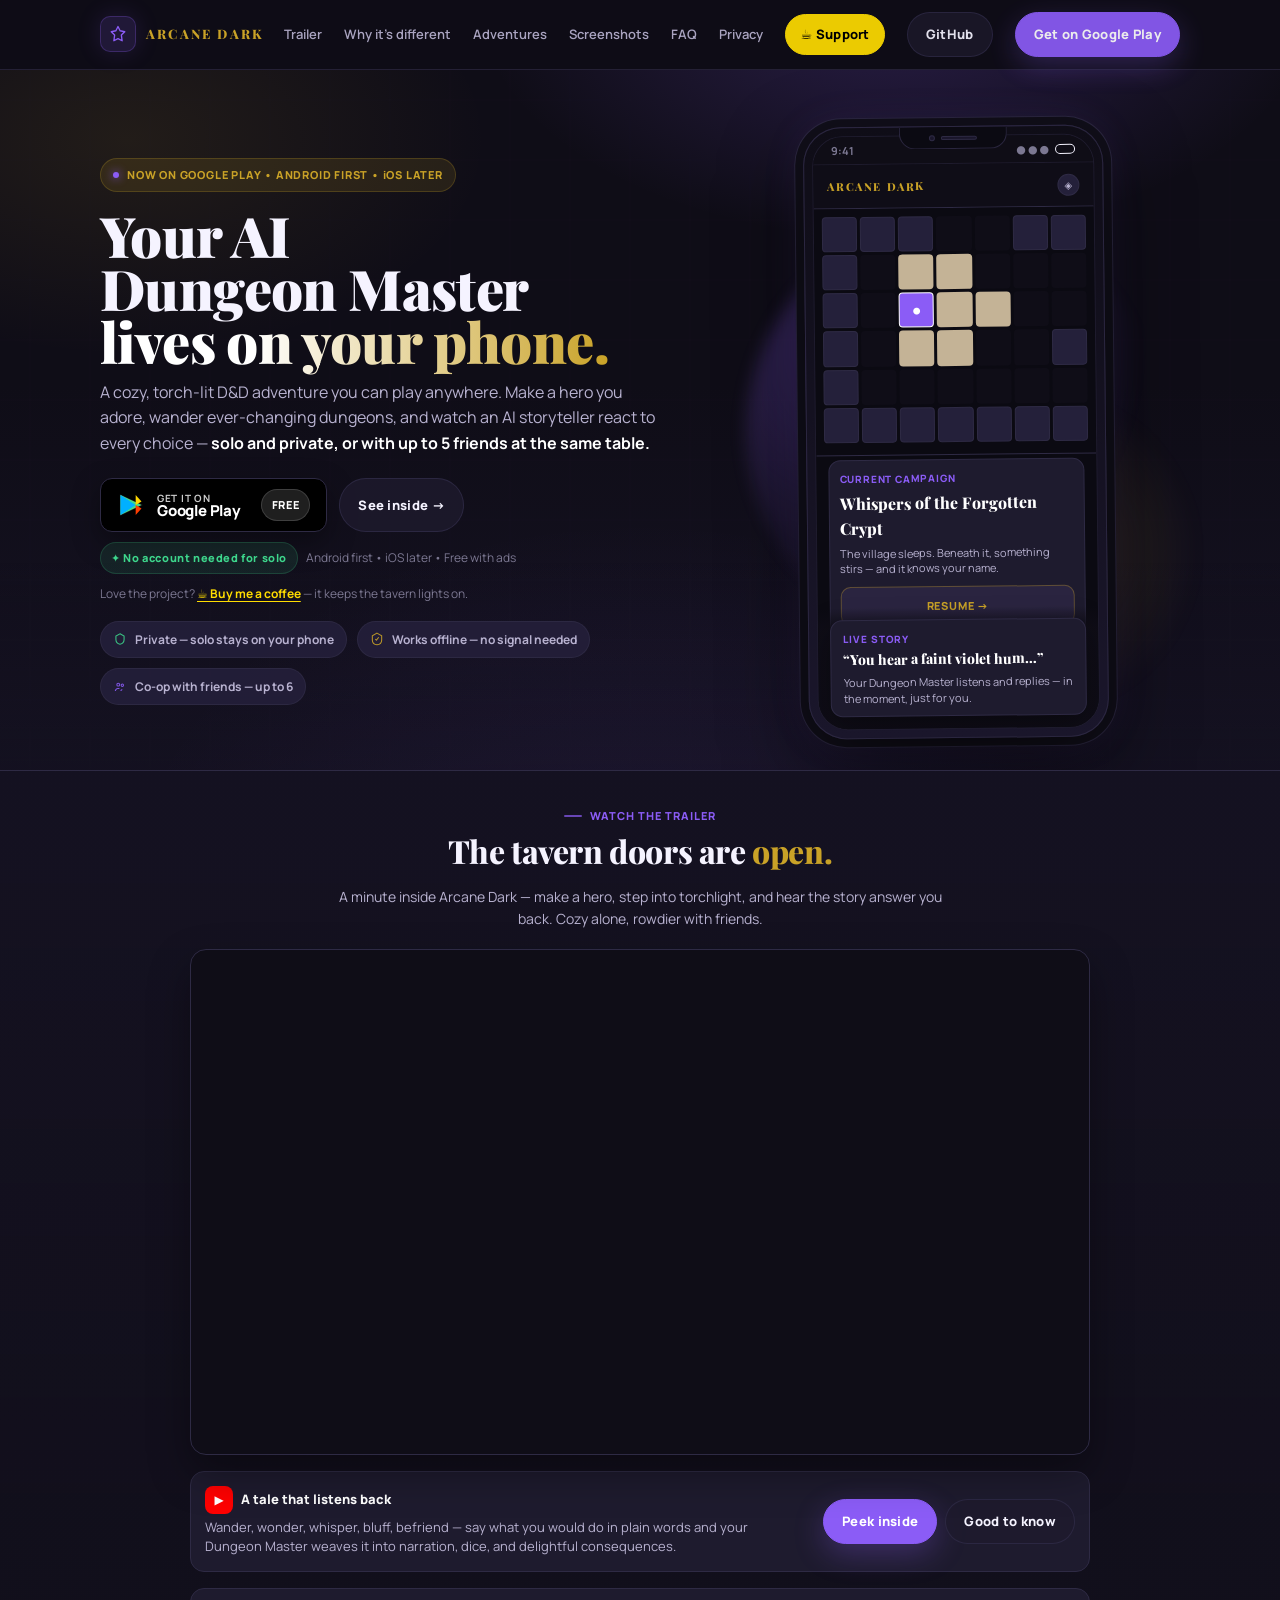
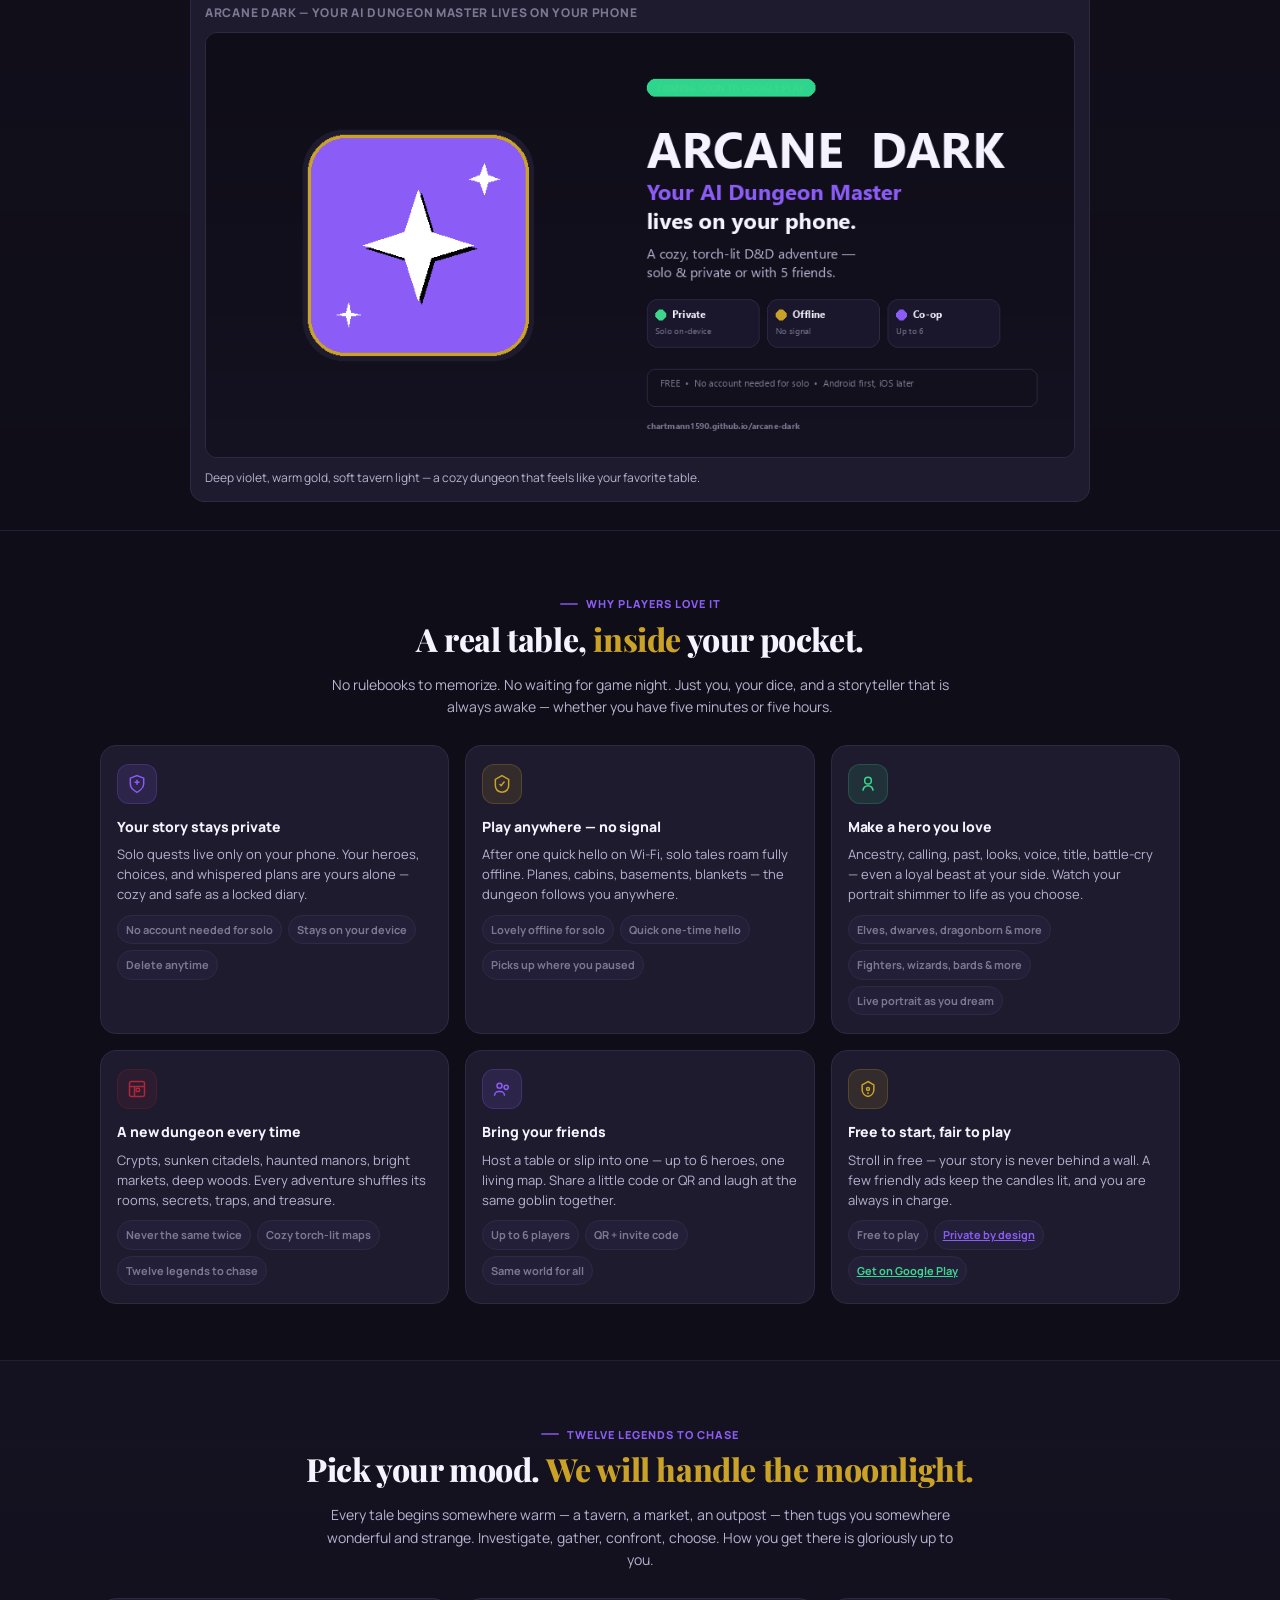
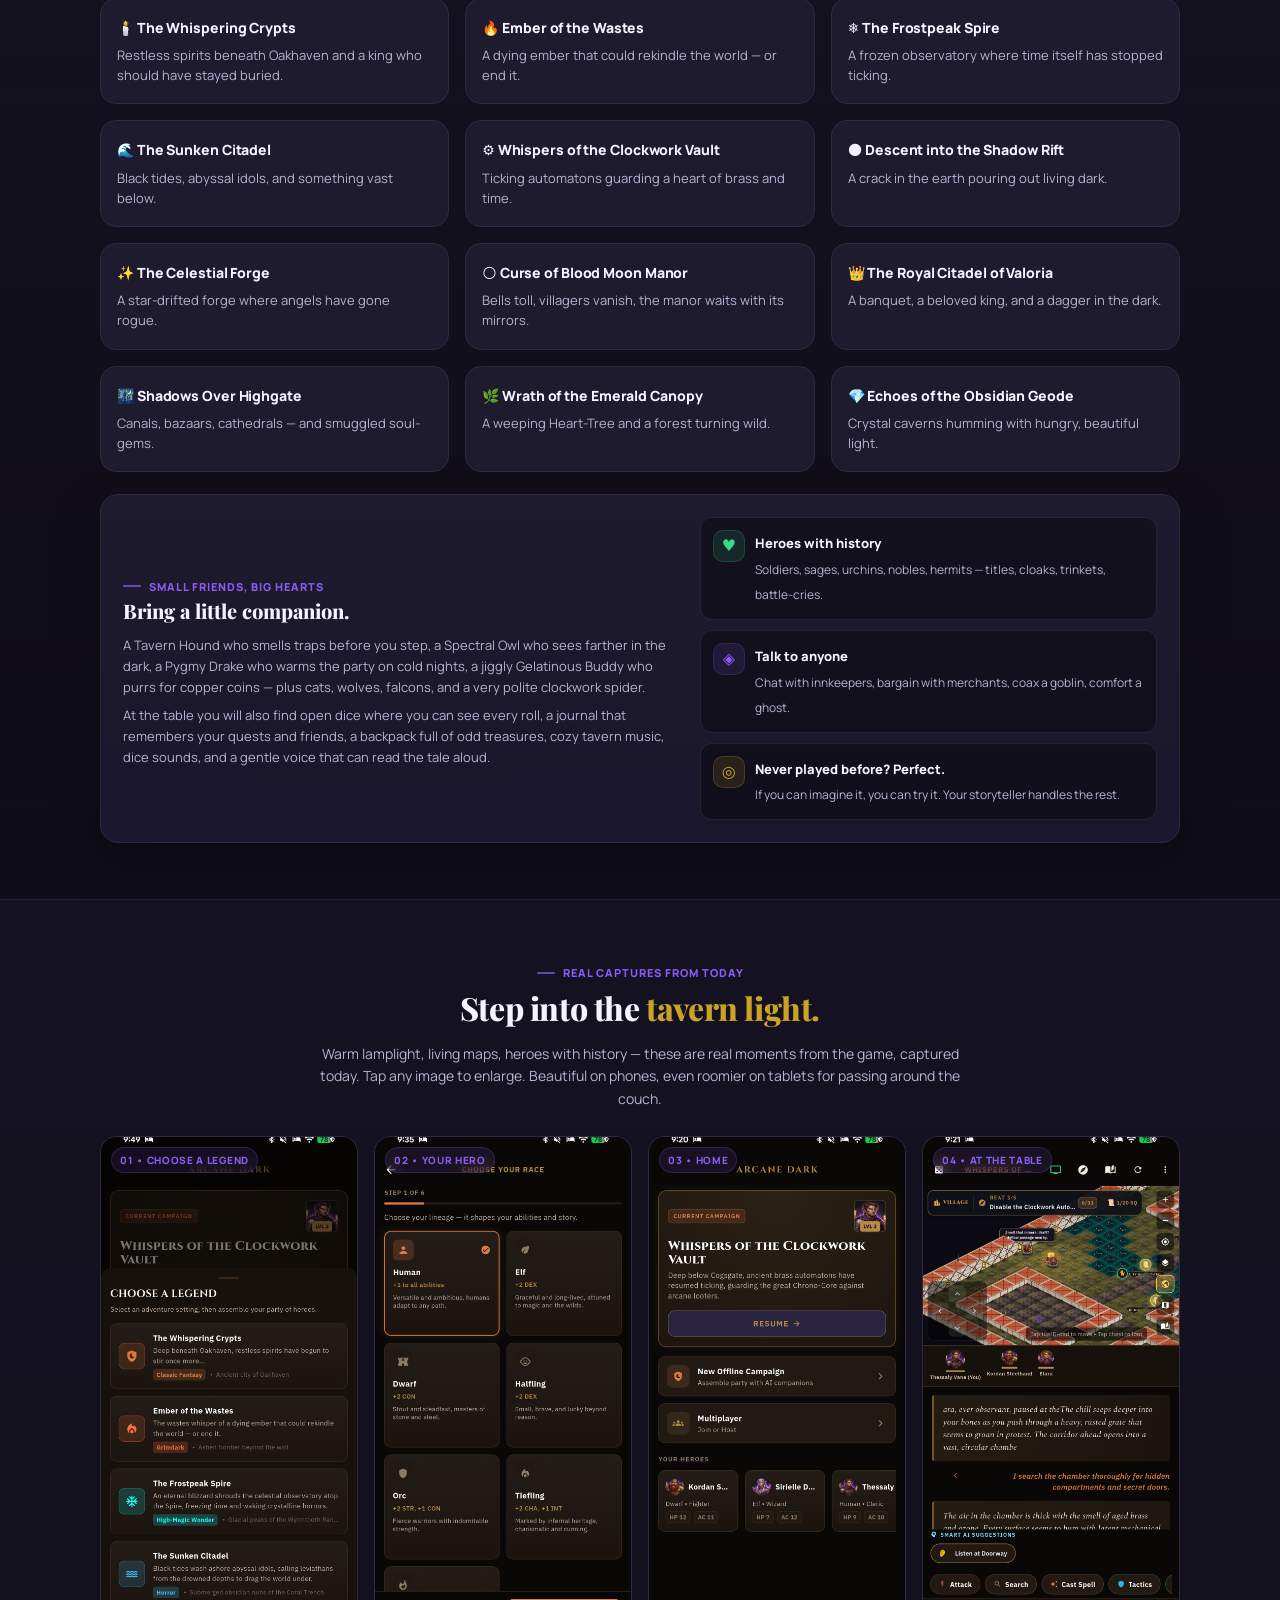
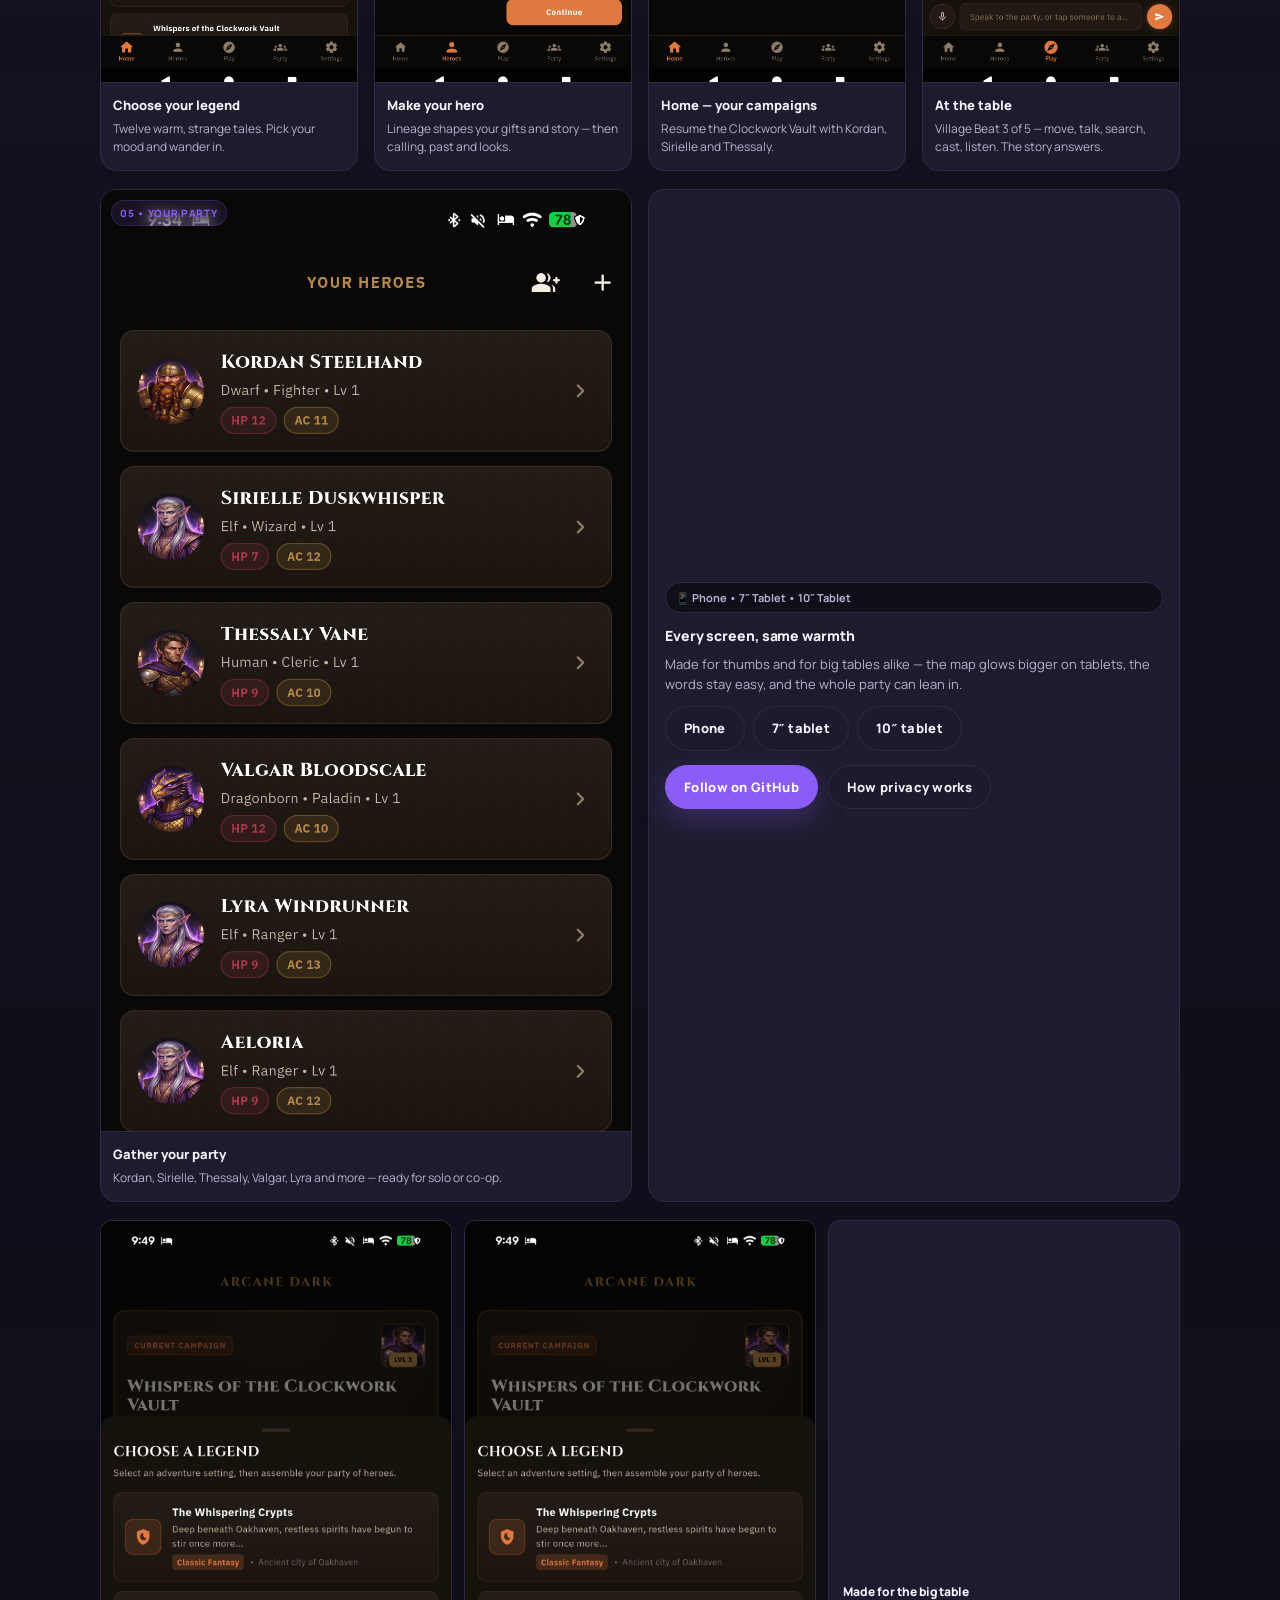
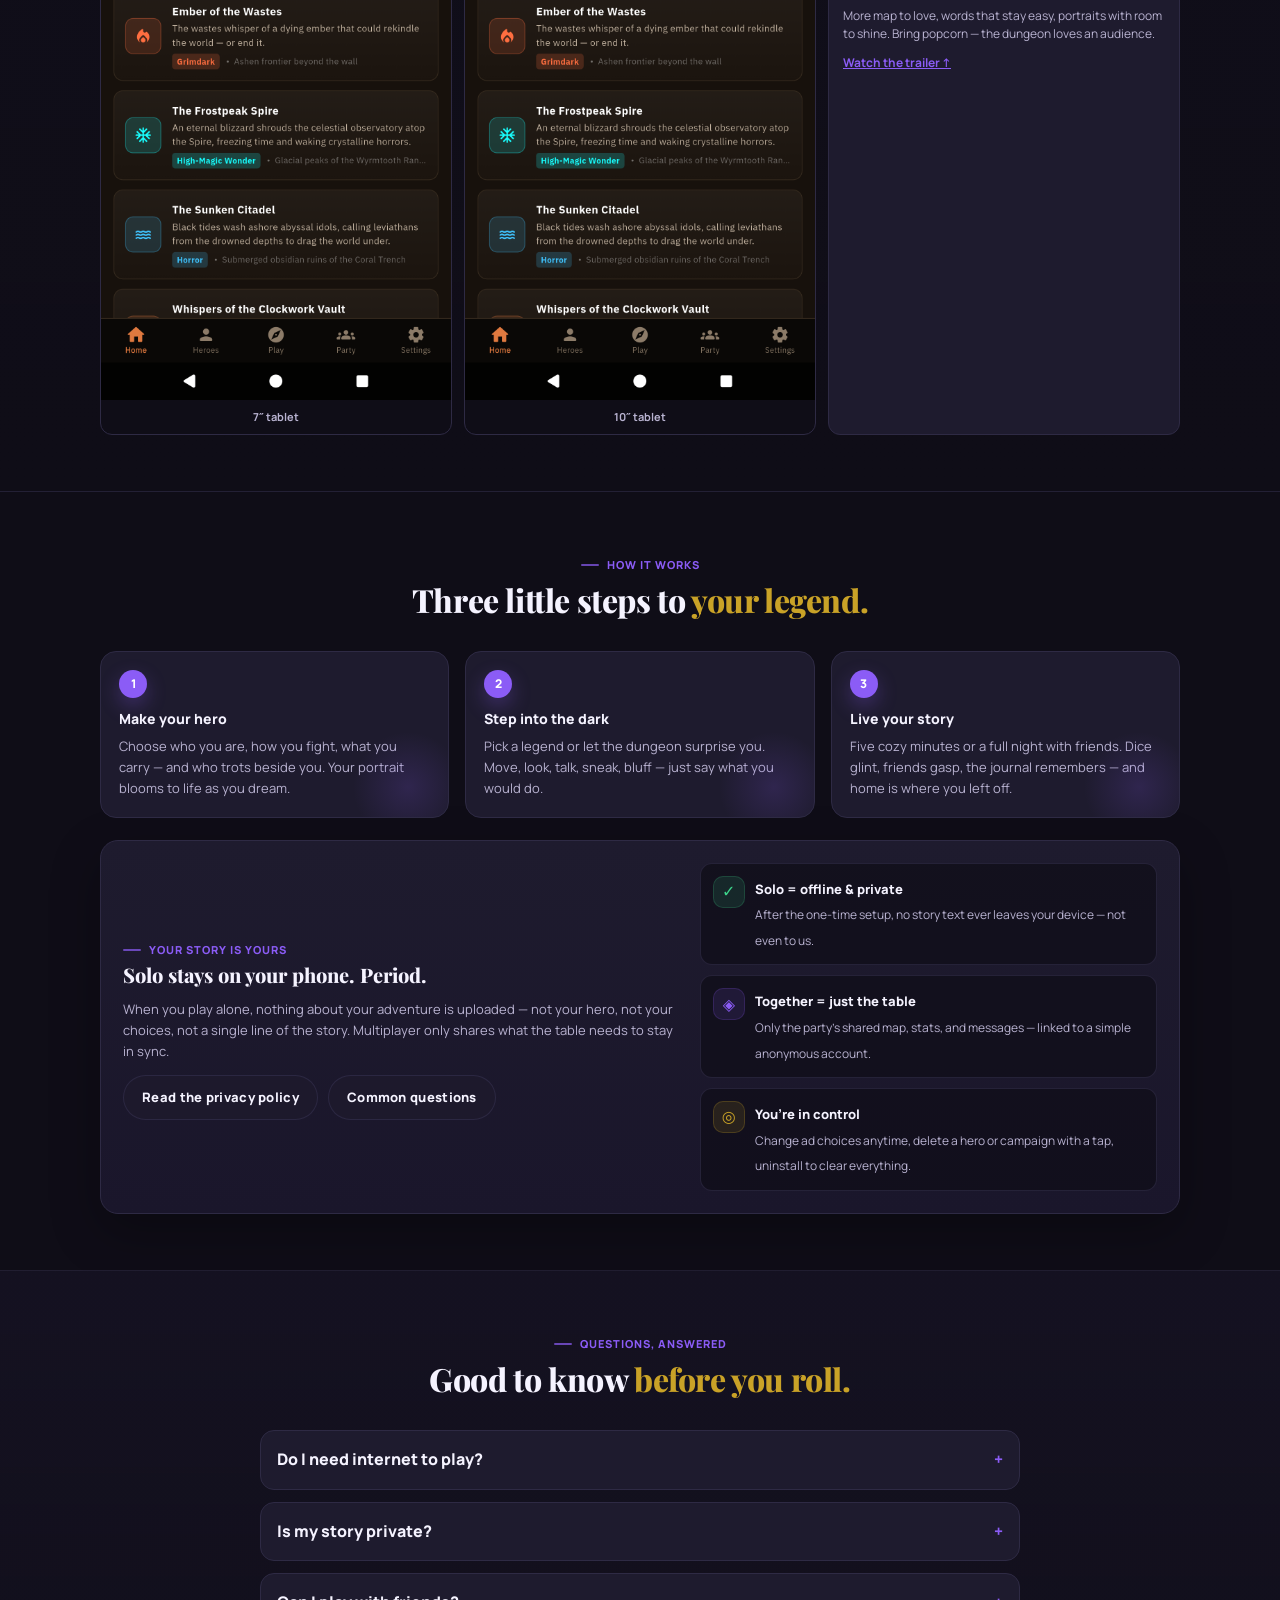
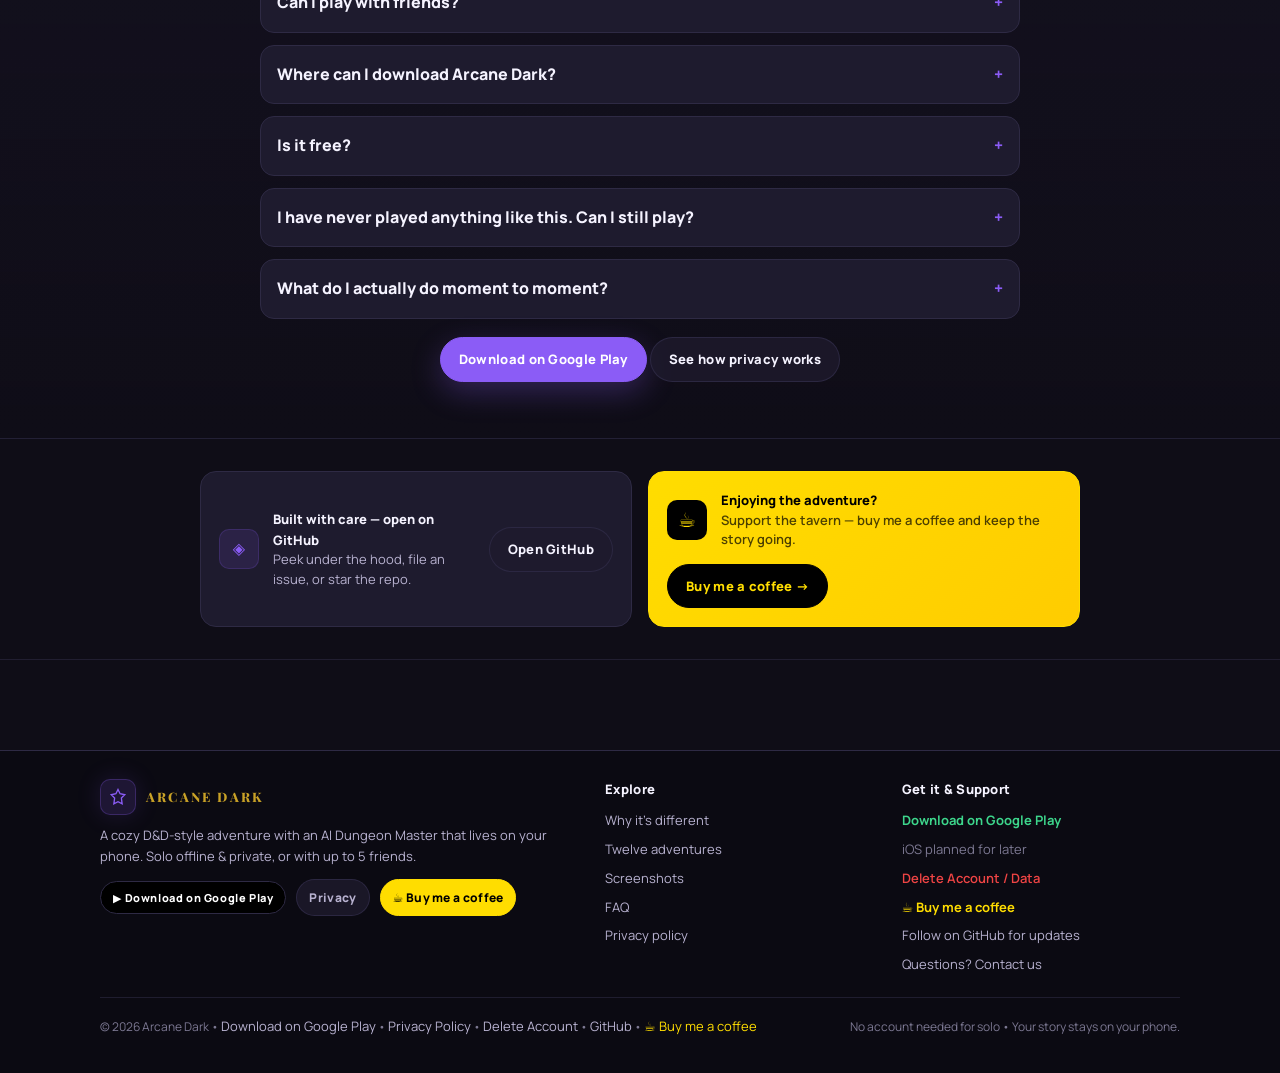
==== commit c6c961c0: "Add banner ad" ====
--- a/docs/index.html
+++ b/docs/index.html
@@ -540,7 +540,15 @@
     </div>
   </section>
 
-  <footer class="footer">
+  
+<!-- BEGIN AADS AD UNIT 2459465 -->
+<div class="aads-slot" style="width:100%;margin:24px auto 16px;text-align:center;clear:both">
+<div id="frame" style="width: 320px;margin: auto;z-index: 99998;height: auto">
+<iframe data-aa='2459465' src='//ad.a-ads.com/2459465/?size=320x50' style='border:0; padding:0; width:320px; height:50px; overflow:hidden;display: block;margin: auto'></iframe>
+</div>
+</div>
+<!-- END AADS AD UNIT 2459465 -->
+<footer class="footer">
     <div class="container">
       <div class="footer-grid">
         <div>
